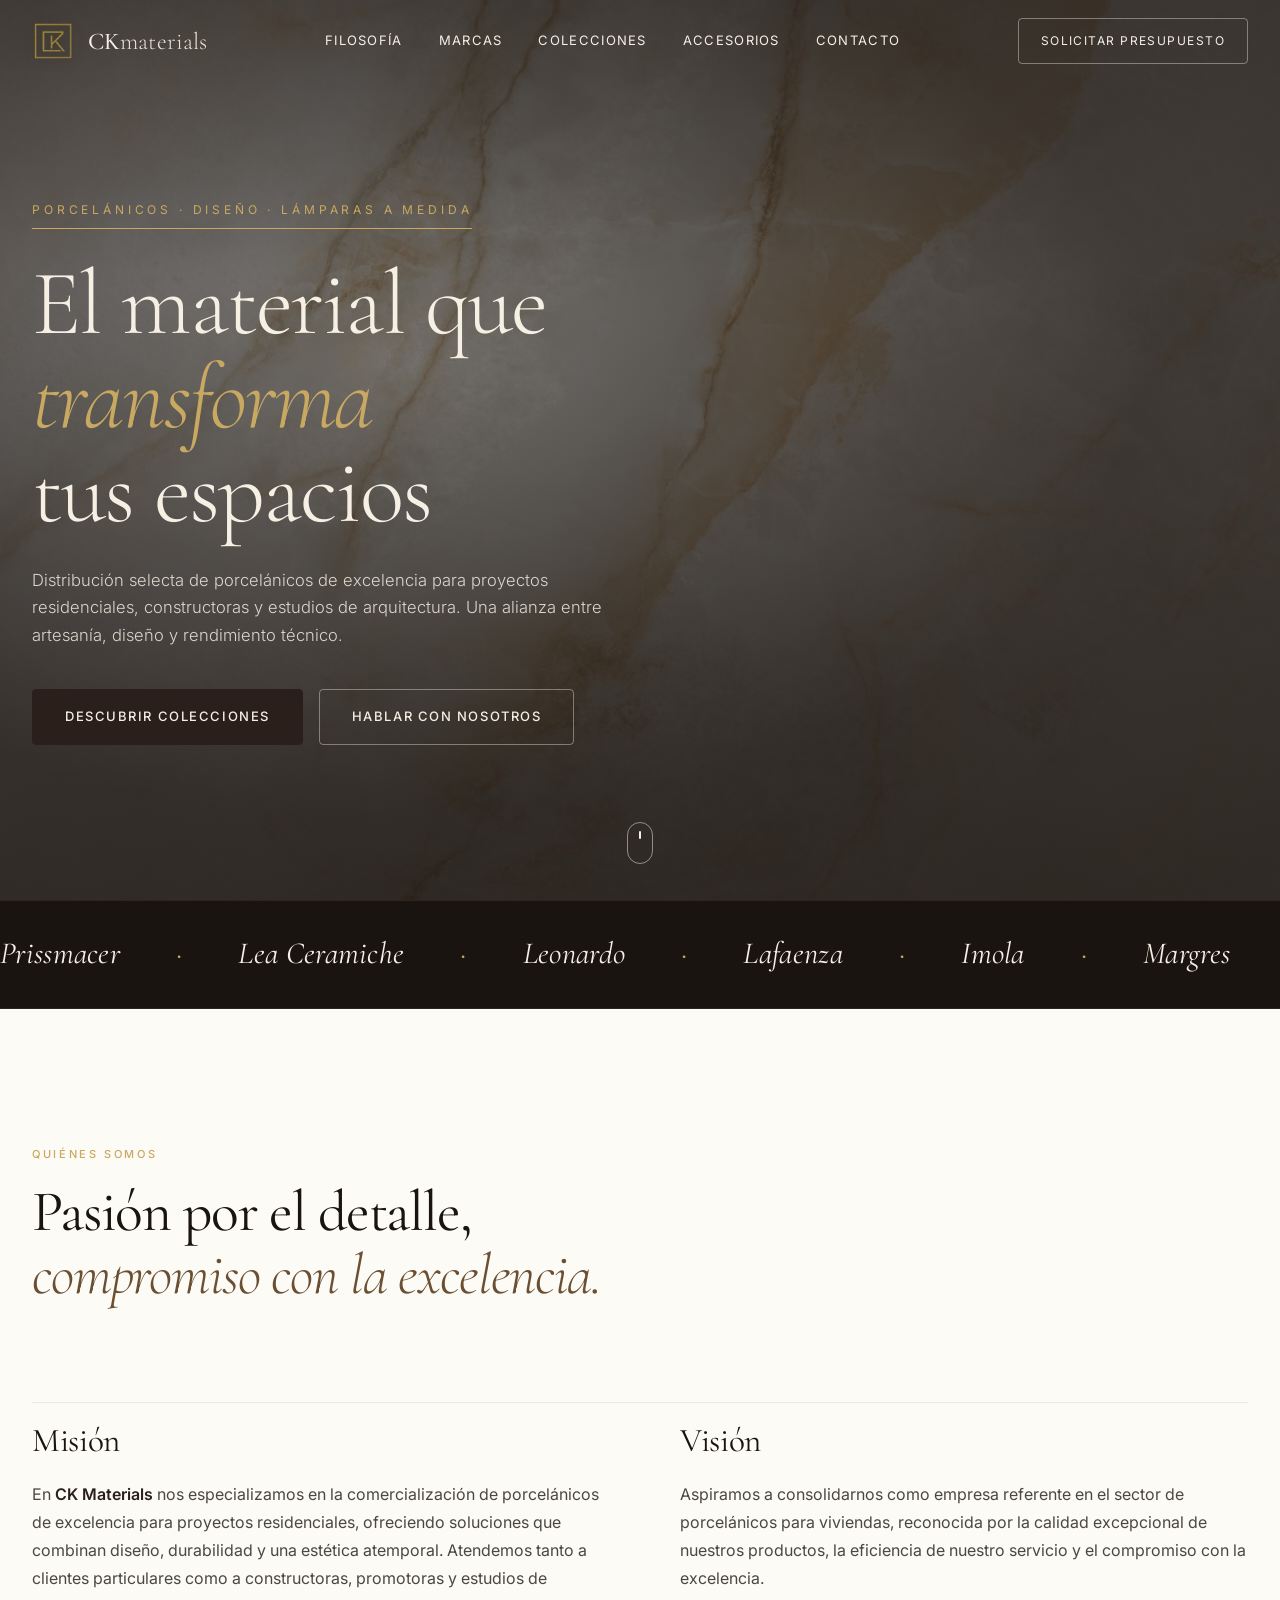
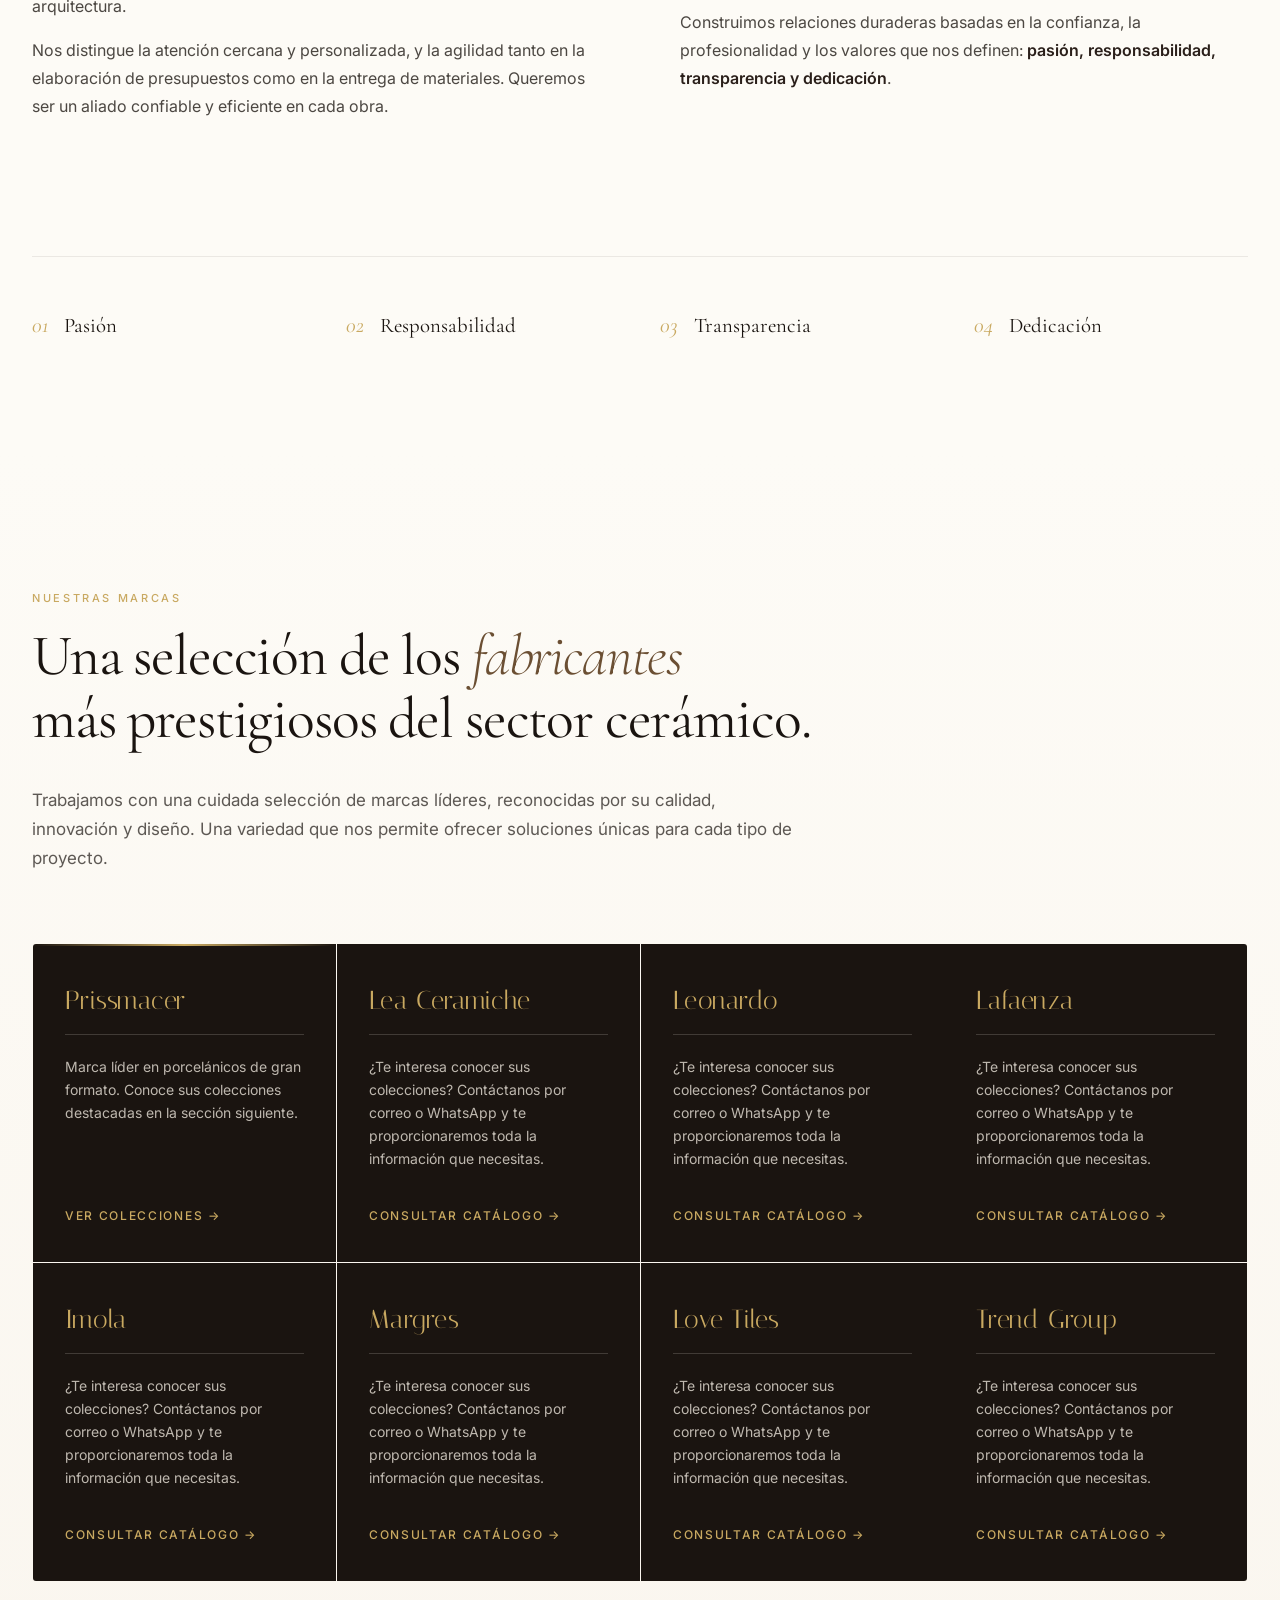
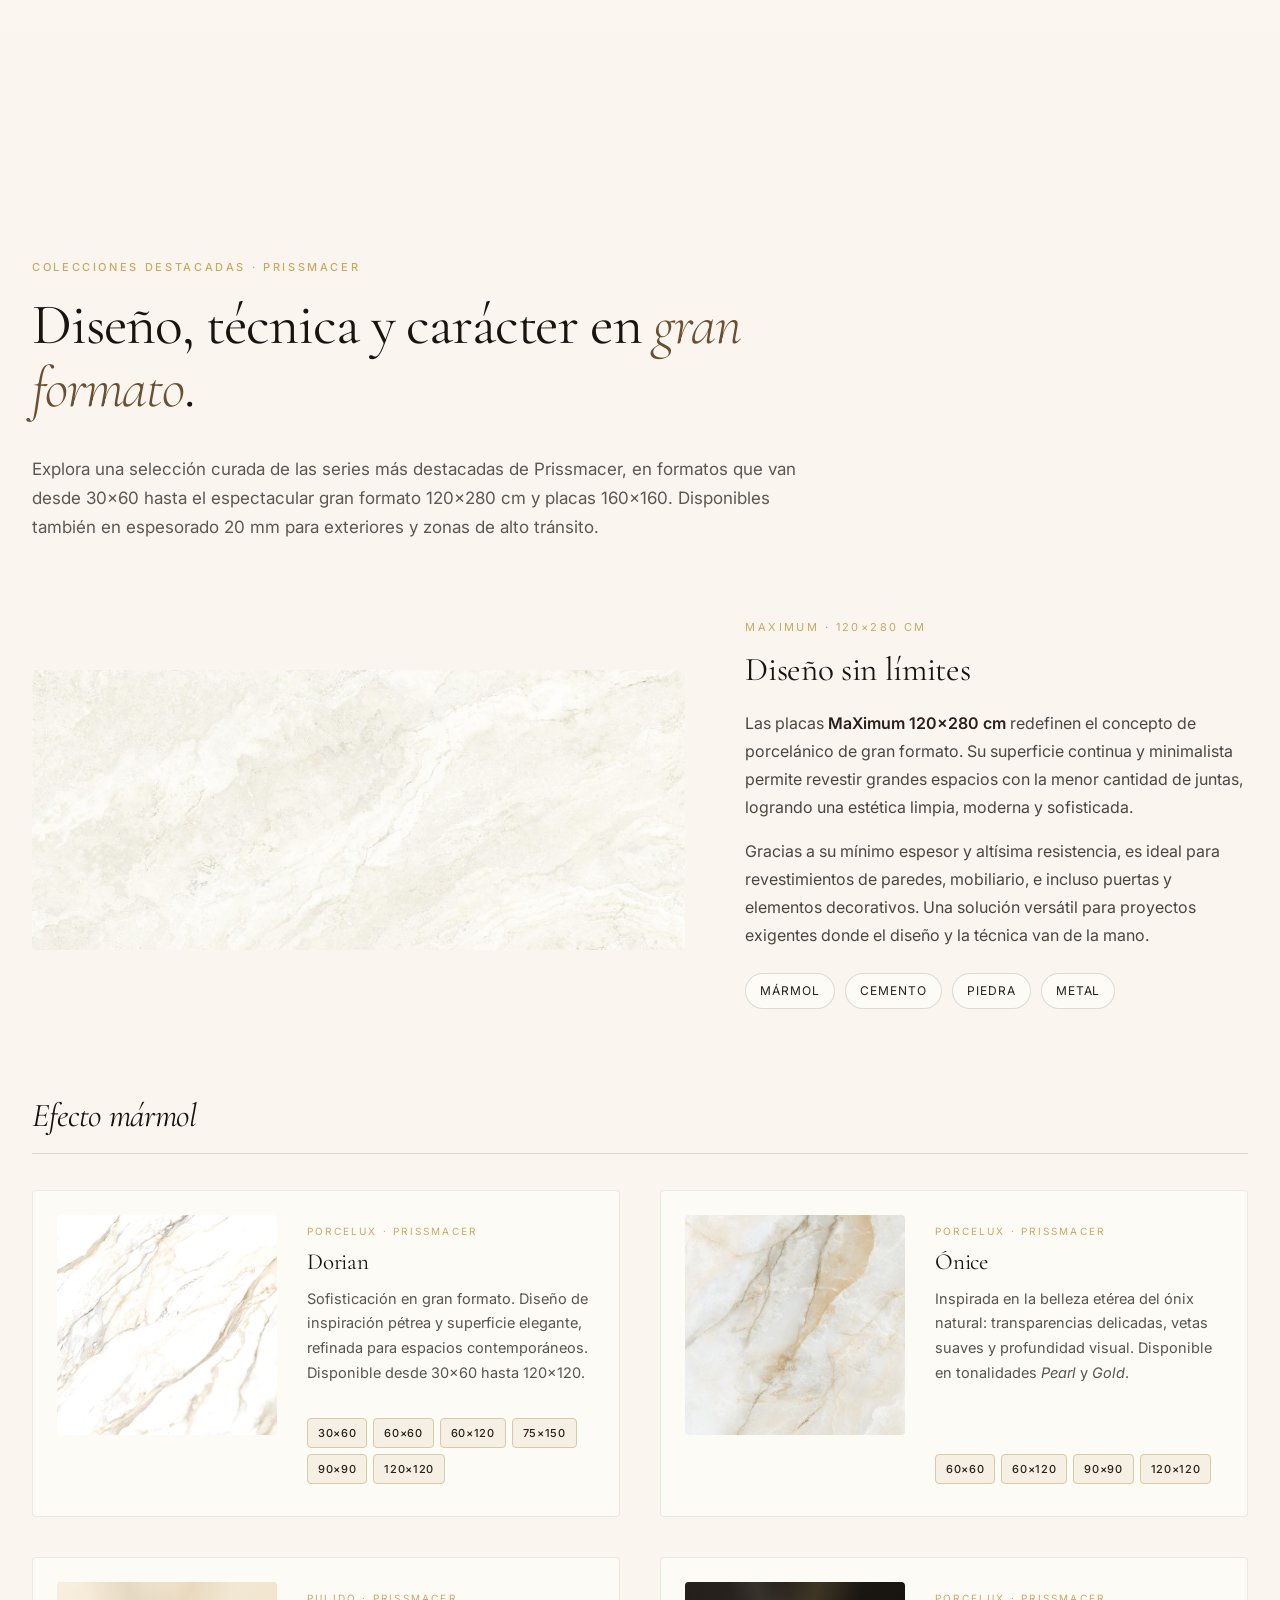
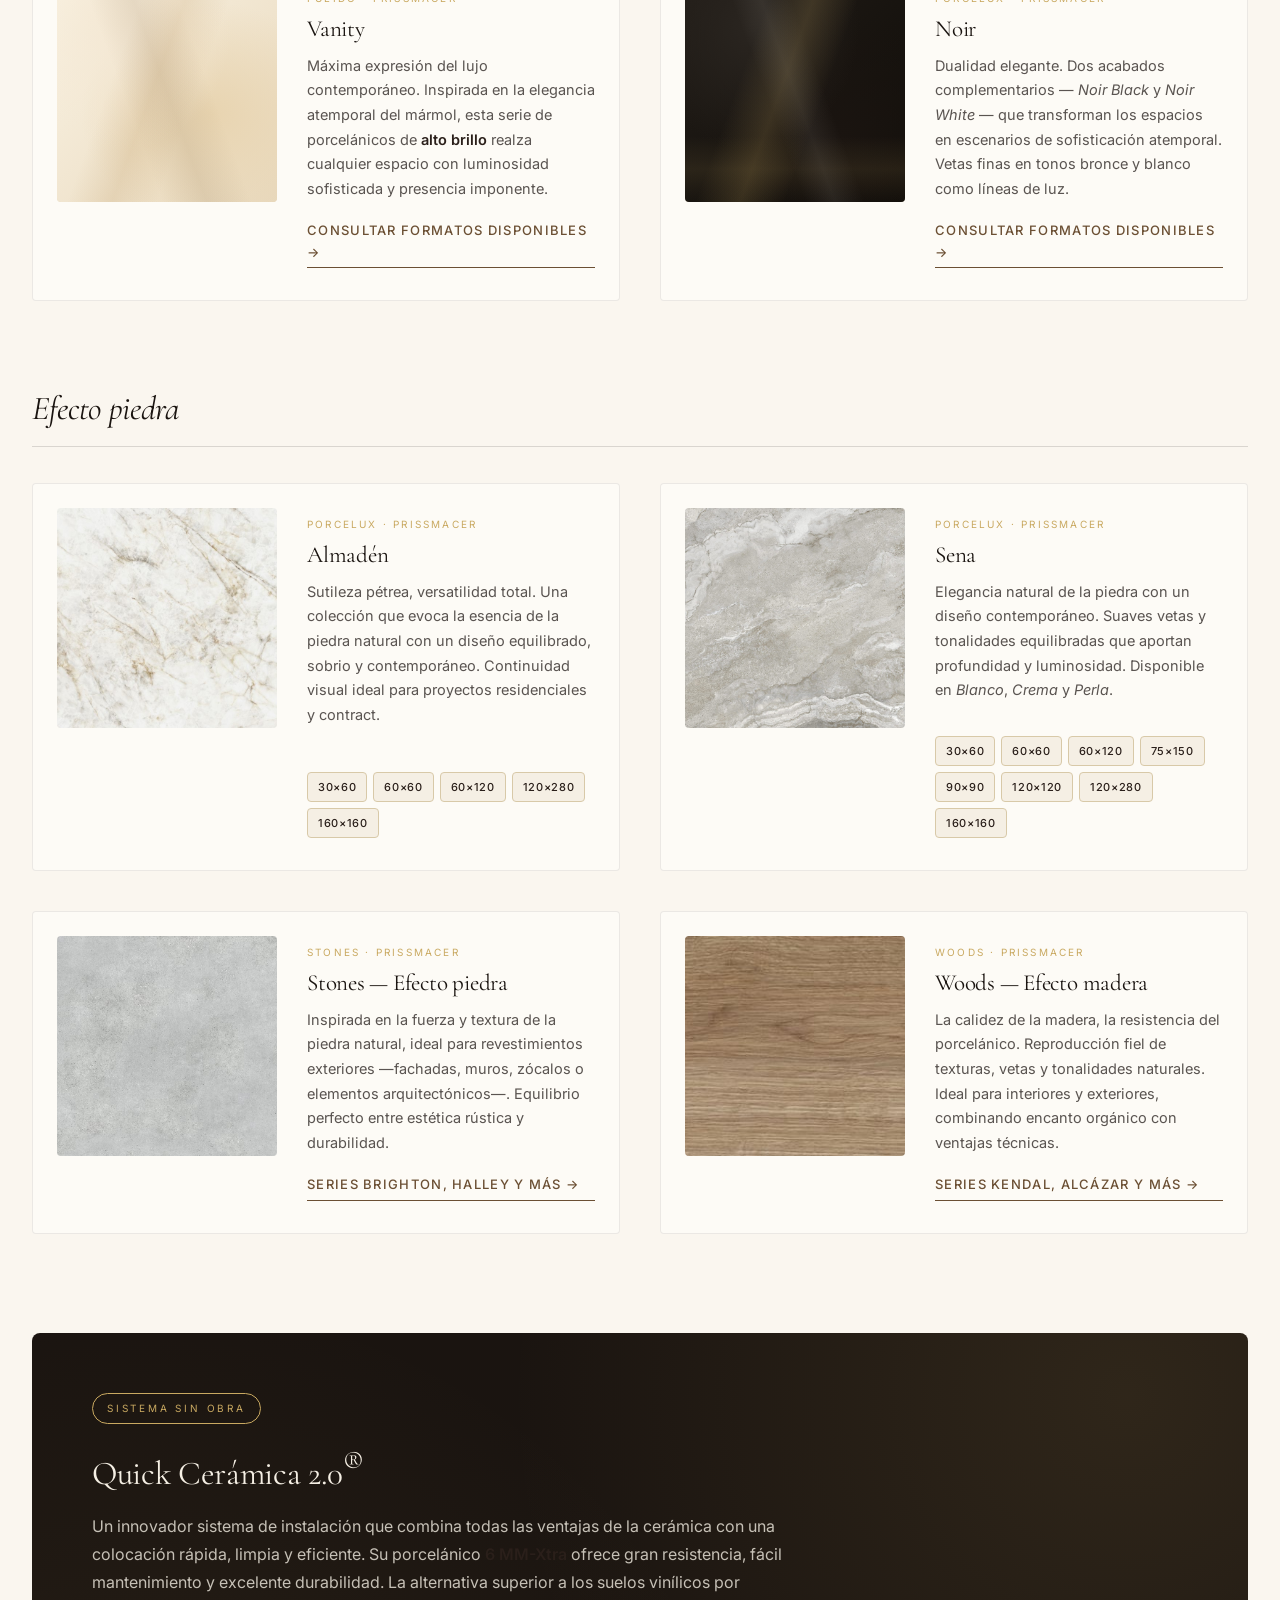
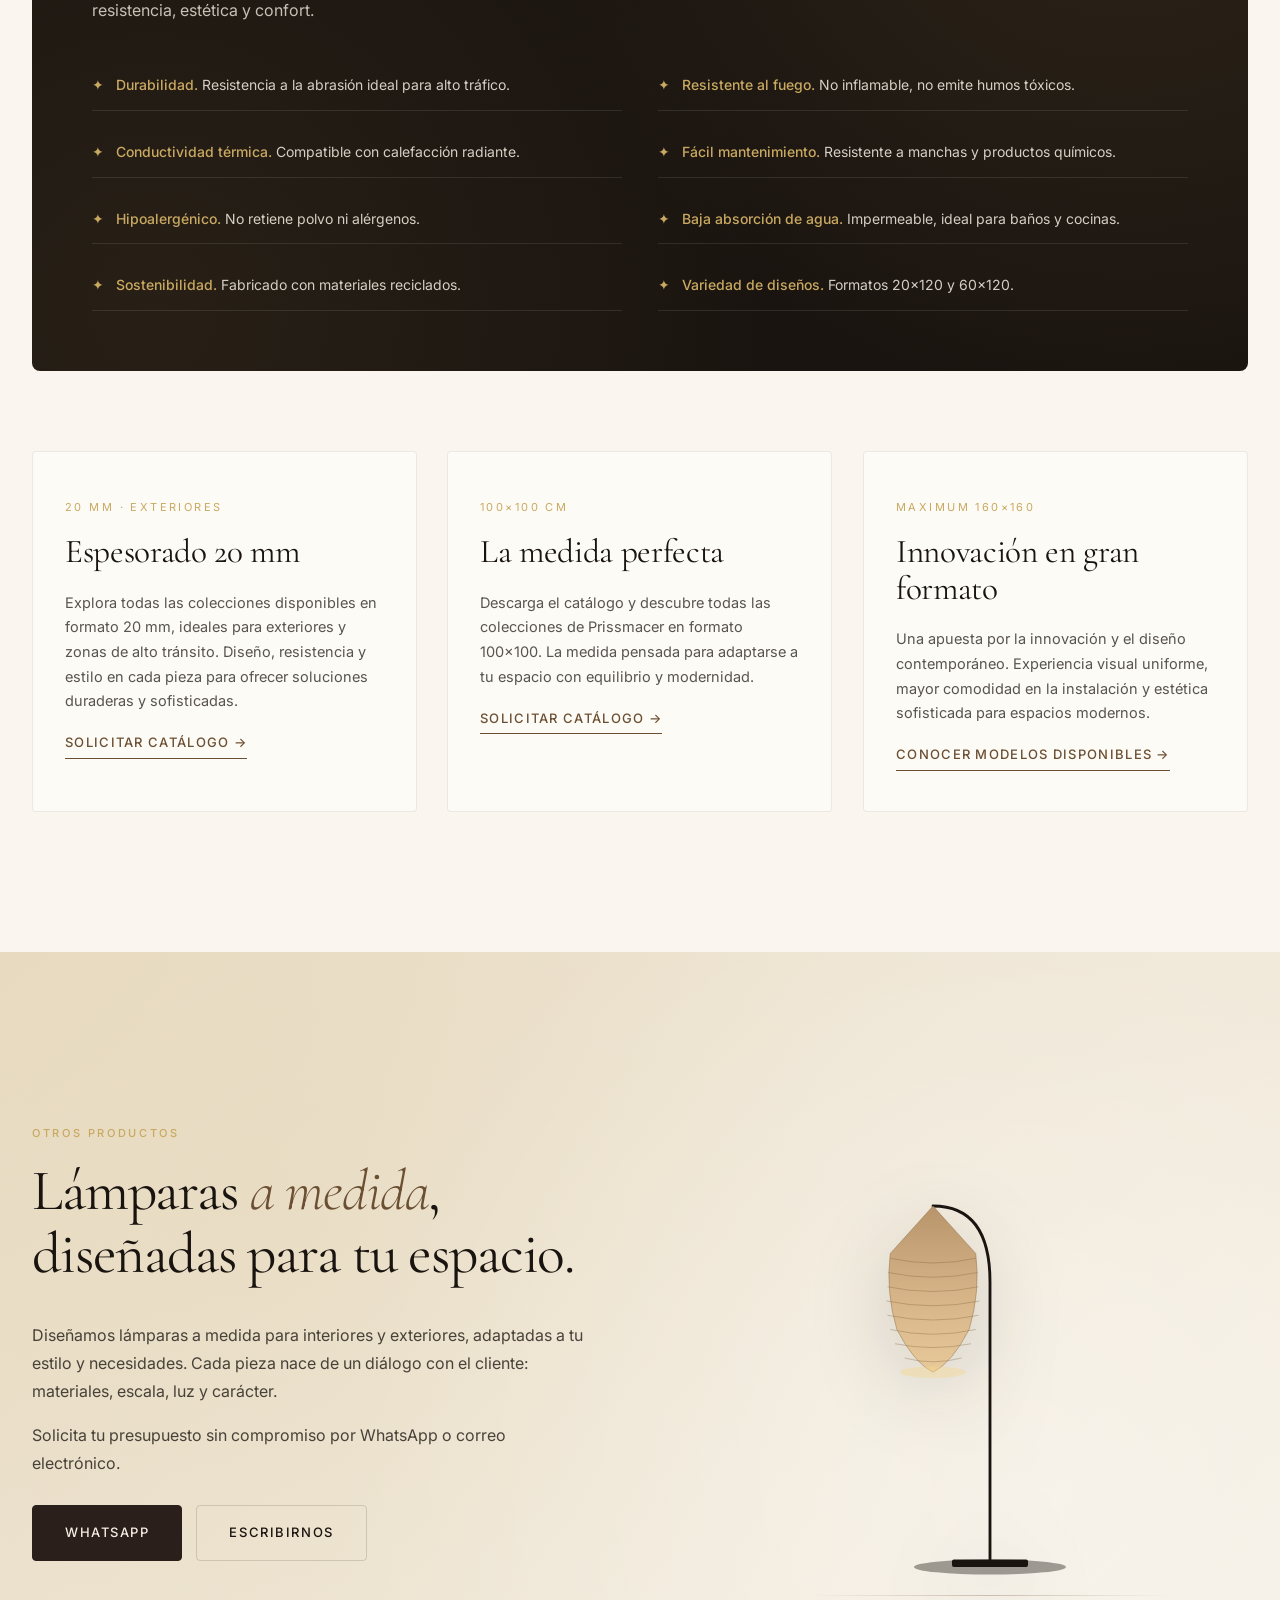
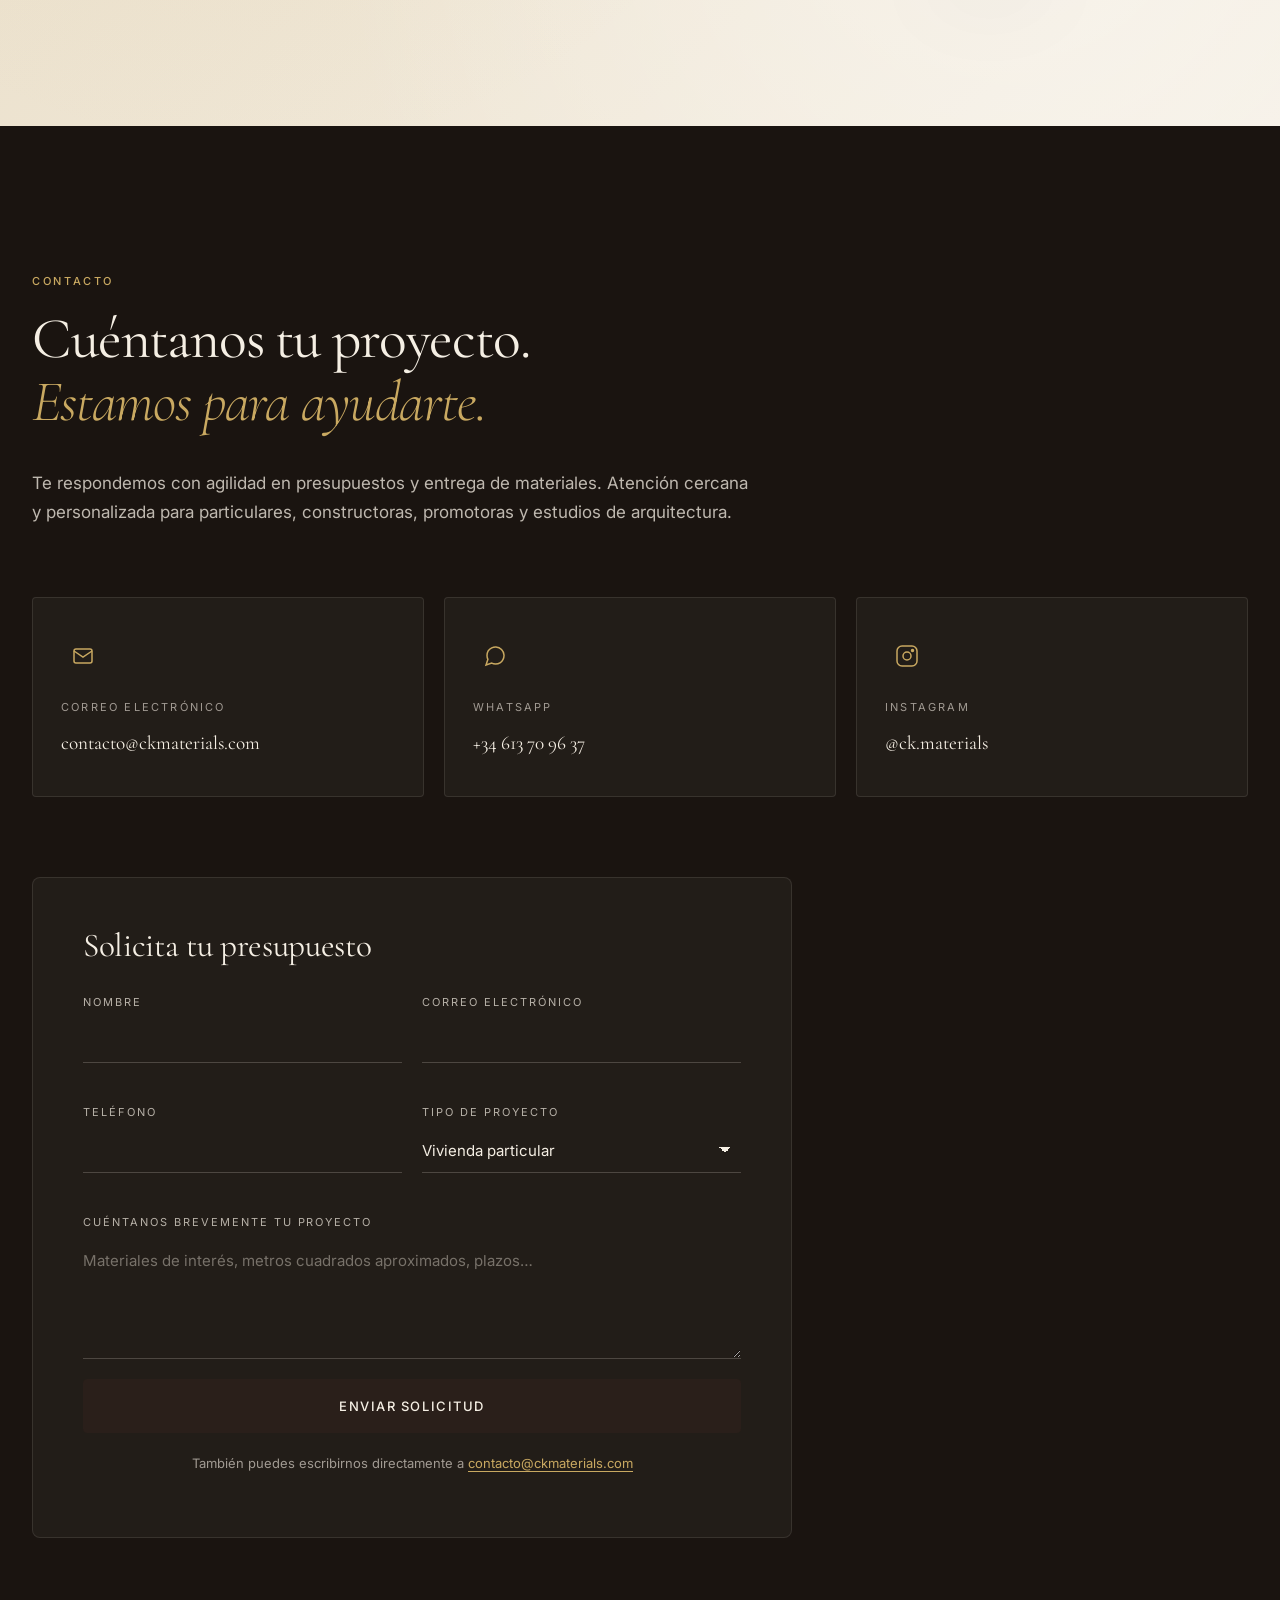
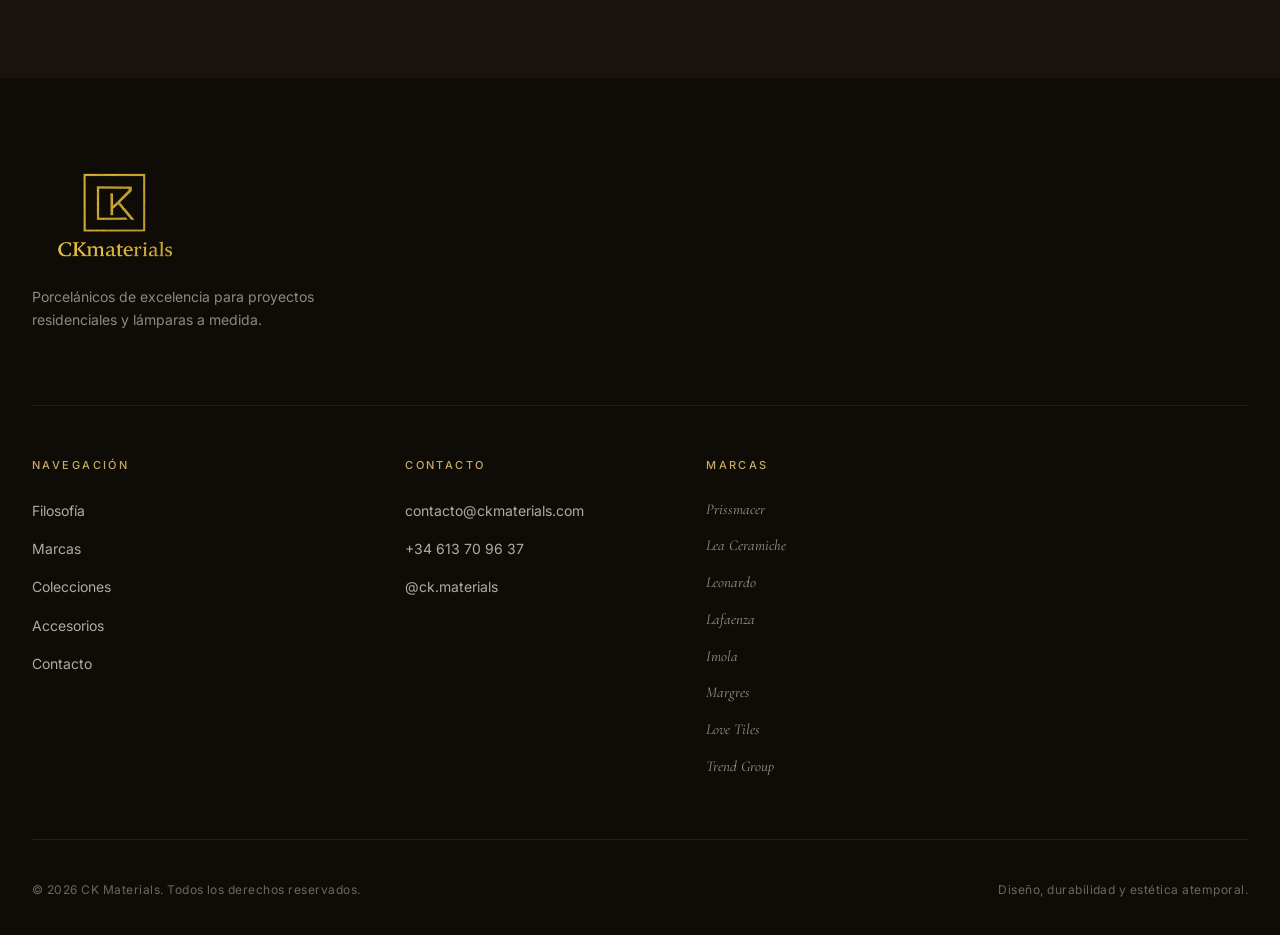
==== index.html @ e084bfd7 "Rename 'Lámparas' to 'Accesorios' in nav and footer" ====
<!DOCTYPE html>
<html lang="es">
<head>
  <meta charset="UTF-8" />
  <meta name="viewport" content="width=device-width, initial-scale=1.0" />
  <meta name="description" content="CK Materials — Porcelánicos de excelencia para proyectos residenciales. Distribución de marcas líderes y diseño de lámparas a medida." />
  <title>CK Materials · Porcelánicos & Diseño de Lámparas</title>
  <link rel="preconnect" href="https://fonts.googleapis.com" />
  <link rel="preconnect" href="https://fonts.gstatic.com" crossorigin />
  <link href="https://fonts.googleapis.com/css2?family=Cormorant+Garamond:wght@300;400;500;600;700&family=Inter:wght@300;400;500;600;700&family=Italiana&display=swap" rel="stylesheet" />
  <link rel="stylesheet" href="styles.css" />
  <link rel="icon" type="image/png" href="assets/images/logo_icon_transparent.png" />
</head>
<body>

  <!-- ===== NAV ===== -->
  <header class="nav" id="nav">
    <div class="nav__inner">
      <a href="#top" class="nav__brand" aria-label="CK Materials inicio">
        <img src="assets/images/logo_icon_transparent.png" alt="" class="nav__brand-icon" />
        <span class="nav__brand-name">CK<span class="nav__brand-name-light">materials</span></span>
      </a>
      <nav class="nav__menu" aria-label="Menú principal">
        <a href="#about">Filosofía</a>
        <a href="#brands">Marcas</a>
        <a href="#collections">Colecciones</a>
        <a href="#lamps">Accesorios</a>
        <a href="#contact">Contacto</a>
      </nav>
      <a href="#contact" class="nav__cta">Solicitar presupuesto</a>
      <button class="nav__burger" id="navBurger" aria-label="Abrir menú" aria-expanded="false">
        <span></span><span></span><span></span>
      </button>
    </div>
  </header>

  <!-- ===== HERO ===== -->
  <section class="hero" id="top">
    <div class="hero__media">
      <img src="assets/collections/onice_gold_120x120.jpg" alt="Porcelánico onyx Gold de Prissmacer" />
      <div class="hero__overlay"></div>
    </div>
    <div class="hero__content">
      <span class="hero__eyebrow">Porcelánicos · Diseño · Lámparas a medida</span>
      <h1 class="hero__title">
        El material que <em>transforma</em><br />tus espacios
      </h1>
      <p class="hero__lede">
        Distribución selecta de porcelánicos de excelencia para proyectos residenciales,
        constructoras y estudios de arquitectura. Una alianza entre artesanía, diseño y rendimiento técnico.
      </p>
      <div class="hero__actions">
        <a href="#collections" class="btn btn--primary">Descubrir colecciones</a>
        <a href="#contact" class="btn btn--ghost">Hablar con nosotros</a>
      </div>
    </div>
    <a href="#about" class="hero__scroll" aria-label="Continuar">
      <span></span>
    </a>
  </section>

  <!-- ===== MARQUEE ===== -->
  <section class="marquee" aria-hidden="true">
    <div class="marquee__track">
      <span>Prissmacer</span><span class="dot">·</span>
      <span>Lea Ceramiche</span><span class="dot">·</span>
      <span>Leonardo</span><span class="dot">·</span>
      <span>Lafaenza</span><span class="dot">·</span>
      <span>Imola</span><span class="dot">·</span>
      <span>Margres</span><span class="dot">·</span>
      <span>Love Tiles</span><span class="dot">·</span>
      <span>Trend Group</span><span class="dot">·</span>
      <span>Prissmacer</span><span class="dot">·</span>
      <span>Lea Ceramiche</span><span class="dot">·</span>
      <span>Leonardo</span><span class="dot">·</span>
      <span>Lafaenza</span><span class="dot">·</span>
      <span>Imola</span><span class="dot">·</span>
      <span>Margres</span><span class="dot">·</span>
      <span>Love Tiles</span><span class="dot">·</span>
      <span>Trend Group</span><span class="dot">·</span>
    </div>
  </section>

  <!-- ===== ABOUT ===== -->
  <section class="about" id="about">
    <div class="container about__grid">
      <div class="about__intro reveal">
        <span class="eyebrow">Quiénes somos</span>
        <h2 class="h2">Pasión por el detalle,<br /><em>compromiso con la excelencia.</em></h2>
      </div>
      <div class="about__cols">
        <article class="about__col reveal">
          <h3 class="h3">Misión</h3>
          <p>
            En <strong>CK Materials</strong> nos especializamos en la comercialización de
            porcelánicos de excelencia para proyectos residenciales, ofreciendo soluciones que
            combinan diseño, durabilidad y una estética atemporal. Atendemos tanto a clientes
            particulares como a constructoras, promotoras y estudios de arquitectura.
          </p>
          <p>
            Nos distingue la atención cercana y personalizada, y la agilidad tanto en la
            elaboración de presupuestos como en la entrega de materiales. Queremos ser un
            aliado confiable y eficiente en cada obra.
          </p>
        </article>
        <article class="about__col reveal">
          <h3 class="h3">Visión</h3>
          <p>
            Aspiramos a consolidarnos como empresa referente en el sector de porcelánicos
            para viviendas, reconocida por la calidad excepcional de nuestros productos,
            la eficiencia de nuestro servicio y el compromiso con la excelencia.
          </p>
          <p>
            Construimos relaciones duraderas basadas en la confianza, la profesionalidad y
            los valores que nos definen: <strong>pasión, responsabilidad, transparencia y dedicación</strong>.
          </p>
        </article>
      </div>
      <ul class="values reveal">
        <li><span class="values__num">01</span><span class="values__label">Pasión</span></li>
        <li><span class="values__num">02</span><span class="values__label">Responsabilidad</span></li>
        <li><span class="values__num">03</span><span class="values__label">Transparencia</span></li>
        <li><span class="values__num">04</span><span class="values__label">Dedicación</span></li>
      </ul>
    </div>
  </section>

  <!-- ===== BRANDS ===== -->
  <section class="brands" id="brands">
    <div class="container">
      <div class="section-head reveal">
        <span class="eyebrow">Nuestras marcas</span>
        <h2 class="h2">Una selección de los <em>fabricantes</em><br />más prestigiosos del sector cerámico.</h2>
        <p class="section-head__lede">
          Trabajamos con una cuidada selección de marcas líderes, reconocidas por su calidad,
          innovación y diseño. Una variedad que nos permite ofrecer soluciones únicas para cada tipo de proyecto.
        </p>
      </div>
      <div class="brand-grid">
        <article class="brand-card brand-card--featured reveal">
          <div class="brand-card__mark"><span>Prissmacer</span></div>
          <p class="brand-card__desc">Marca líder en porcelánicos de gran formato. Conoce sus colecciones destacadas en la sección siguiente.</p>
          <a href="#collections" class="brand-card__link">Ver colecciones →</a>
        </article>
        <article class="brand-card reveal">
          <div class="brand-card__mark"><span>Lea Ceramiche</span></div>
          <p class="brand-card__desc">¿Te interesa conocer sus colecciones? Contáctanos por correo o WhatsApp y te proporcionaremos toda la información que necesitas.</p>
          <a href="#contact" class="brand-card__link">Consultar catálogo →</a>
        </article>
        <article class="brand-card reveal">
          <div class="brand-card__mark"><span>Leonardo</span></div>
          <p class="brand-card__desc">¿Te interesa conocer sus colecciones? Contáctanos por correo o WhatsApp y te proporcionaremos toda la información que necesitas.</p>
          <a href="#contact" class="brand-card__link">Consultar catálogo →</a>
        </article>
        <article class="brand-card reveal">
          <div class="brand-card__mark"><span>Lafaenza</span></div>
          <p class="brand-card__desc">¿Te interesa conocer sus colecciones? Contáctanos por correo o WhatsApp y te proporcionaremos toda la información que necesitas.</p>
          <a href="#contact" class="brand-card__link">Consultar catálogo →</a>
        </article>
        <article class="brand-card reveal">
          <div class="brand-card__mark"><span>Imola</span></div>
          <p class="brand-card__desc">¿Te interesa conocer sus colecciones? Contáctanos por correo o WhatsApp y te proporcionaremos toda la información que necesitas.</p>
          <a href="#contact" class="brand-card__link">Consultar catálogo →</a>
        </article>
        <article class="brand-card reveal">
          <div class="brand-card__mark"><span>Margres</span></div>
          <p class="brand-card__desc">¿Te interesa conocer sus colecciones? Contáctanos por correo o WhatsApp y te proporcionaremos toda la información que necesitas.</p>
          <a href="#contact" class="brand-card__link">Consultar catálogo →</a>
        </article>
        <article class="brand-card reveal">
          <div class="brand-card__mark"><span>Love Tiles</span></div>
          <p class="brand-card__desc">¿Te interesa conocer sus colecciones? Contáctanos por correo o WhatsApp y te proporcionaremos toda la información que necesitas.</p>
          <a href="#contact" class="brand-card__link">Consultar catálogo →</a>
        </article>
        <article class="brand-card reveal">
          <div class="brand-card__mark"><span>Trend Group</span></div>
          <p class="brand-card__desc">¿Te interesa conocer sus colecciones? Contáctanos por correo o WhatsApp y te proporcionaremos toda la información que necesitas.</p>
          <a href="#contact" class="brand-card__link">Consultar catálogo →</a>
        </article>
      </div>
    </div>
  </section>

  <!-- ===== COLLECTIONS · PRISSMACER ===== -->
  <section class="collections" id="collections">
    <div class="container">
      <div class="section-head reveal">
        <span class="eyebrow">Colecciones destacadas · Prissmacer</span>
        <h2 class="h2">Diseño, técnica y carácter en <em>gran formato</em>.</h2>
        <p class="section-head__lede">
          Explora una selección curada de las series más destacadas de Prissmacer, en formatos que van
          desde 30×60 hasta el espectacular gran formato 120×280 cm y placas 160×160. Disponibles también
          en espesorado 20 mm para exteriores y zonas de alto tránsito.
        </p>
      </div>

      <!-- Featured 120x280 Maximum -->
      <article class="feature reveal">
        <div class="feature__image">
          <img src="assets/collections/sena_blanco_120x280.jpg" alt="Sena Blanco 120x280 cm — placa MaXimum" />
        </div>
        <div class="feature__copy">
          <span class="feature__tag">MaXimum · 120×280 cm</span>
          <h3 class="h3">Diseño sin límites</h3>
          <p>
            Las placas <strong>MaXimum 120×280 cm</strong> redefinen el concepto de porcelánico de gran formato.
            Su superficie continua y minimalista permite revestir grandes espacios con la menor cantidad de
            juntas, logrando una estética limpia, moderna y sofisticada.
          </p>
          <p>
            Gracias a su mínimo espesor y altísima resistencia, es ideal para revestimientos de paredes,
            mobiliario, e incluso puertas y elementos decorativos. Una solución versátil para proyectos
            exigentes donde el diseño y la técnica van de la mano.
          </p>
          <div class="feature__chips">
            <span class="chip">Mármol</span>
            <span class="chip">Cemento</span>
            <span class="chip">Piedra</span>
            <span class="chip">Metal</span>
          </div>
        </div>
      </article>

      <!-- Sub-section heading -->
      <h3 class="h3 collections__subhead reveal">Efecto mármol</h3>

      <!-- Collection cards: Marble effect -->
      <div class="collection-grid">
        <article class="collection-card reveal">
          <div class="collection-card__img">
            <img src="assets/collections/dorian_gold_120x120.jpg" alt="Dorian Gold" loading="lazy" />
          </div>
          <div class="collection-card__body">
            <span class="collection-card__series">Porcelux · Prissmacer</span>
            <h4 class="h4">Dorian</h4>
            <p>
              Sofisticación en gran formato. Diseño de inspiración pétrea y superficie elegante, refinada
              para espacios contemporáneos. Disponible desde 30×60 hasta 120×120.
            </p>
            <div class="formats">
              <span>30×60</span><span>60×60</span><span>60×120</span><span>75×150</span><span>90×90</span><span>120×120</span>
            </div>
          </div>
        </article>

        <article class="collection-card reveal">
          <div class="collection-card__img">
            <img src="assets/collections/onice_gold_120x120.jpg" alt="Onice Gold" loading="lazy" />
          </div>
          <div class="collection-card__body">
            <span class="collection-card__series">Porcelux · Prissmacer</span>
            <h4 class="h4">Ónice</h4>
            <p>
              Inspirada en la belleza etérea del ónix natural: transparencias delicadas, vetas suaves y
              profundidad visual. Disponible en tonalidades <em>Pearl</em> y <em>Gold</em>.
            </p>
            <div class="formats">
              <span>60×60</span><span>60×120</span><span>90×90</span><span>120×120</span>
            </div>
          </div>
        </article>

        <article class="collection-card reveal">
          <div class="collection-card__img collection-card__img--placeholder">
            <div class="placeholder placeholder--vanity"></div>
          </div>
          <div class="collection-card__body">
            <span class="collection-card__series">Pulido · Prissmacer</span>
            <h4 class="h4">Vanity</h4>
            <p>
              Máxima expresión del lujo contemporáneo. Inspirada en la elegancia atemporal del mármol,
              esta serie de porcelánicos de <strong>alto brillo</strong> realza cualquier espacio con luminosidad
              sofisticada y presencia imponente.
            </p>
            <a href="#contact" class="link-arrow">Consultar formatos disponibles →</a>
          </div>
        </article>

        <article class="collection-card reveal">
          <div class="collection-card__img collection-card__img--placeholder">
            <div class="placeholder placeholder--noir"></div>
          </div>
          <div class="collection-card__body">
            <span class="collection-card__series">Porcelux · Prissmacer</span>
            <h4 class="h4">Noir</h4>
            <p>
              Dualidad elegante. Dos acabados complementarios — <em>Noir Black</em> y <em>Noir White</em> —
              que transforman los espacios en escenarios de sofisticación atemporal. Vetas finas en tonos
              bronce y blanco como líneas de luz.
            </p>
            <a href="#contact" class="link-arrow">Consultar formatos disponibles →</a>
          </div>
        </article>
      </div>

      <h3 class="h3 collections__subhead reveal">Efecto piedra</h3>

      <div class="collection-grid">
        <article class="collection-card reveal">
          <div class="collection-card__img">
            <img src="assets/collections/almaden_120x280.jpg" alt="Almadén — Efecto piedra" loading="lazy" />
          </div>
          <div class="collection-card__body">
            <span class="collection-card__series">Porcelux · Prissmacer</span>
            <h4 class="h4">Almadén</h4>
            <p>
              Sutileza pétrea, versatilidad total. Una colección que evoca la esencia de la piedra natural
              con un diseño equilibrado, sobrio y contemporáneo. Continuidad visual ideal para proyectos
              residenciales y contract.
            </p>
            <div class="formats">
              <span>30×60</span><span>60×60</span><span>60×120</span><span>120×280</span><span>160×160</span>
            </div>
          </div>
        </article>

        <article class="collection-card reveal">
          <div class="collection-card__img">
            <img src="assets/collections/sena_perla_120x120.jpg" alt="Sena Perla" loading="lazy" />
          </div>
          <div class="collection-card__body">
            <span class="collection-card__series">Porcelux · Prissmacer</span>
            <h4 class="h4">Sena</h4>
            <p>
              Elegancia natural de la piedra con un diseño contemporáneo. Suaves vetas y tonalidades
              equilibradas que aportan profundidad y luminosidad. Disponible en <em>Blanco</em>,
              <em>Crema</em> y <em>Perla</em>.
            </p>
            <div class="formats">
              <span>30×60</span><span>60×60</span><span>60×120</span><span>75×150</span><span>90×90</span><span>120×120</span><span>120×280</span><span>160×160</span>
            </div>
          </div>
        </article>

        <article class="collection-card reveal">
          <div class="collection-card__img">
            <img src="assets/collections/brighton_grey_120x280.jpg" alt="Brighton — Stones" loading="lazy" />
          </div>
          <div class="collection-card__body">
            <span class="collection-card__series">Stones · Prissmacer</span>
            <h4 class="h4">Stones — Efecto piedra</h4>
            <p>
              Inspirada en la fuerza y textura de la piedra natural, ideal para revestimientos exteriores
              —fachadas, muros, zócalos o elementos arquitectónicos—. Equilibrio perfecto entre estética
              rústica y durabilidad.
            </p>
            <a href="#contact" class="link-arrow">Series Brighton, Halley y más →</a>
          </div>
        </article>

        <article class="collection-card reveal">
          <div class="collection-card__img">
            <img src="assets/collections/kendal_roble_20x120.jpg" alt="Kendal Roble — Efecto madera" loading="lazy" />
          </div>
          <div class="collection-card__body">
            <span class="collection-card__series">Woods · Prissmacer</span>
            <h4 class="h4">Woods — Efecto madera</h4>
            <p>
              La calidez de la madera, la resistencia del porcelánico. Reproducción fiel de texturas, vetas
              y tonalidades naturales. Ideal para interiores y exteriores, combinando encanto orgánico con
              ventajas técnicas.
            </p>
            <a href="#contact" class="link-arrow">Series Kendal, Alcázar y más →</a>
          </div>
        </article>
      </div>

      <!-- Quick 2.0 callout -->
      <article class="quick reveal">
        <div class="quick__badge">Sistema sin obra</div>
        <h3 class="h3">Quick Cerámica 2.0<sup>®</sup></h3>
        <p class="quick__lede">
          Un innovador sistema de instalación que combina todas las ventajas de la cerámica con una
          colocación rápida, limpia y eficiente. Su porcelánico <strong>6 MM-Xtra</strong> ofrece gran
          resistencia, fácil mantenimiento y excelente durabilidad. La alternativa superior a los suelos
          vinílicos por resistencia, estética y confort.
        </p>
        <ul class="quick__list">
          <li><span class="quick__icon">✦</span><div><strong>Durabilidad.</strong> Resistencia a la abrasión ideal para alto tráfico.</div></li>
          <li><span class="quick__icon">✦</span><div><strong>Resistente al fuego.</strong> No inflamable, no emite humos tóxicos.</div></li>
          <li><span class="quick__icon">✦</span><div><strong>Conductividad térmica.</strong> Compatible con calefacción radiante.</div></li>
          <li><span class="quick__icon">✦</span><div><strong>Fácil mantenimiento.</strong> Resistente a manchas y productos químicos.</div></li>
          <li><span class="quick__icon">✦</span><div><strong>Hipoalergénico.</strong> No retiene polvo ni alérgenos.</div></li>
          <li><span class="quick__icon">✦</span><div><strong>Baja absorción de agua.</strong> Impermeable, ideal para baños y cocinas.</div></li>
          <li><span class="quick__icon">✦</span><div><strong>Sostenibilidad.</strong> Fabricado con materiales reciclados.</div></li>
          <li><span class="quick__icon">✦</span><div><strong>Variedad de diseños.</strong> Formatos 20×120 y 60×120.</div></li>
        </ul>
      </article>

      <!-- 20mm / 100x100 callouts -->
      <div class="callouts">
        <article class="callout reveal">
          <span class="callout__tag">20 mm · Exteriores</span>
          <h3 class="h3">Espesorado 20&nbsp;mm</h3>
          <p>
            Explora todas las colecciones disponibles en formato 20 mm, ideales para exteriores y zonas
            de alto tránsito. Diseño, resistencia y estilo en cada pieza para ofrecer soluciones duraderas
            y sofisticadas.
          </p>
          <a href="#contact" class="link-arrow">Solicitar catálogo →</a>
        </article>
        <article class="callout reveal">
          <span class="callout__tag">100×100 cm</span>
          <h3 class="h3">La medida perfecta</h3>
          <p>
            Descarga el catálogo y descubre todas las colecciones de Prissmacer en formato 100×100. La
            medida pensada para adaptarse a tu espacio con equilibrio y modernidad.
          </p>
          <a href="#contact" class="link-arrow">Solicitar catálogo →</a>
        </article>
        <article class="callout reveal">
          <span class="callout__tag">MaXimum 160×160</span>
          <h3 class="h3">Innovación en gran formato</h3>
          <p>
            Una apuesta por la innovación y el diseño contemporáneo. Experiencia visual uniforme, mayor
            comodidad en la instalación y estética sofisticada para espacios modernos.
          </p>
          <a href="#contact" class="link-arrow">Conocer modelos disponibles →</a>
        </article>
      </div>
    </div>
  </section>

  <!-- ===== LAMPS ===== -->
  <section class="lamps" id="lamps">
    <div class="container lamps__inner">
      <div class="lamps__copy reveal">
        <span class="eyebrow">Otros productos</span>
        <h2 class="h2">Lámparas <em>a medida</em>,<br />diseñadas para tu espacio.</h2>
        <p>
          Diseñamos lámparas a medida para interiores y exteriores, adaptadas a tu estilo y necesidades.
          Cada pieza nace de un diálogo con el cliente: materiales, escala, luz y carácter.
        </p>
        <p>
          Solicita tu presupuesto sin compromiso por WhatsApp o correo electrónico.
        </p>
        <div class="lamps__actions">
          <a href="https://wa.me/34613709637" class="btn btn--primary" target="_blank" rel="noopener">WhatsApp</a>
          <a href="mailto:contacto@ckmaterials.com" class="btn btn--ghost-dark">Escribirnos</a>
        </div>
      </div>
      <div class="lamps__visual reveal">
        <svg viewBox="0 0 400 520" xmlns="http://www.w3.org/2000/svg" class="lamp-svg" aria-hidden="true">
          <!-- floor base -->
          <ellipse cx="200" cy="500" rx="80" ry="8" fill="#1a1410" opacity="0.4"/>
          <rect x="160" y="492" width="80" height="8" rx="2" fill="#1a1410"/>
          <!-- stand pole curved -->
          <path d="M 200 492 Q 200 280 200 200 Q 200 120 140 120" stroke="#1a1410" stroke-width="3" fill="none" stroke-linecap="round"/>
          <!-- hanging shade (woven dome) -->
          <g transform="translate(140, 120)">
            <path d="M 0 0 L -45 50 Q -50 90 -38 130 Q -20 165 0 175 Q 20 165 38 130 Q 50 90 45 50 Z" fill="url(#shadeGradient)" stroke="#8B6F47" stroke-width="0.5"/>
            <!-- horizontal weave lines -->
            <path d="M -45 55 Q 0 65 45 55" stroke="#7A5F3A" stroke-width="0.6" fill="none" opacity="0.6"/>
            <path d="M -47 70 Q 0 80 47 70" stroke="#7A5F3A" stroke-width="0.6" fill="none" opacity="0.6"/>
            <path d="M -48 85 Q 0 95 48 85" stroke="#7A5F3A" stroke-width="0.6" fill="none" opacity="0.6"/>
            <path d="M -49 100 Q 0 110 49 100" stroke="#7A5F3A" stroke-width="0.6" fill="none" opacity="0.6"/>
            <path d="M -48 115 Q 0 125 48 115" stroke="#7A5F3A" stroke-width="0.6" fill="none" opacity="0.6"/>
            <path d="M -45 130 Q 0 140 45 130" stroke="#7A5F3A" stroke-width="0.6" fill="none" opacity="0.6"/>
            <path d="M -40 145 Q 0 153 40 145" stroke="#7A5F3A" stroke-width="0.6" fill="none" opacity="0.6"/>
            <path d="M -30 160 Q 0 168 30 160" stroke="#7A5F3A" stroke-width="0.6" fill="none" opacity="0.6"/>
            <!-- glow at bottom -->
            <ellipse cx="0" cy="175" rx="35" ry="6" fill="#F5D78A" opacity="0.4"/>
          </g>
          <defs>
            <linearGradient id="shadeGradient" x1="0%" y1="0%" x2="0%" y2="100%">
              <stop offset="0%" stop-color="#B8946A"/>
              <stop offset="50%" stop-color="#D4B286"/>
              <stop offset="100%" stop-color="#E8C99A"/>
            </linearGradient>
          </defs>
        </svg>
      </div>
    </div>
  </section>

  <!-- ===== CONTACT ===== -->
  <section class="contact" id="contact">
    <div class="container contact__inner">
      <div class="contact__head reveal">
        <span class="eyebrow">Contacto</span>
        <h2 class="h2">Cuéntanos tu proyecto.<br /><em>Estamos para ayudarte.</em></h2>
        <p class="contact__lede">
          Te respondemos con agilidad en presupuestos y entrega de materiales. Atención cercana y
          personalizada para particulares, constructoras, promotoras y estudios de arquitectura.
        </p>
      </div>

      <div class="contact__grid">
        <a class="contact__card reveal" href="mailto:contacto@ckmaterials.com">
          <span class="contact__icon" aria-hidden="true">
            <svg viewBox="0 0 24 24" fill="none" stroke="currentColor" stroke-width="1.5">
              <rect x="3" y="5" width="18" height="14" rx="2"/>
              <path d="m3 7 9 6 9-6"/>
            </svg>
          </span>
          <span class="contact__card-label">Correo electrónico</span>
          <span class="contact__card-value">contacto@ckmaterials.com</span>
        </a>
        <a class="contact__card reveal" href="https://wa.me/34613709637" target="_blank" rel="noopener">
          <span class="contact__icon" aria-hidden="true">
            <svg viewBox="0 0 24 24" fill="none" stroke="currentColor" stroke-width="1.5">
              <path d="M21 11.5a8.38 8.38 0 0 1-.9 3.8 8.5 8.5 0 0 1-7.6 4.7 8.38 8.38 0 0 1-3.8-.9L3 21l1.9-5.7a8.38 8.38 0 0 1-.9-3.8 8.5 8.5 0 0 1 4.7-7.6 8.38 8.38 0 0 1 3.8-.9h.5a8.48 8.48 0 0 1 8 8v.5z"/>
            </svg>
          </span>
          <span class="contact__card-label">WhatsApp</span>
          <span class="contact__card-value">+34 613 70 96 37</span>
        </a>
        <a class="contact__card reveal" href="https://instagram.com/ck.materials" target="_blank" rel="noopener">
          <span class="contact__icon" aria-hidden="true">
            <svg viewBox="0 0 24 24" fill="none" stroke="currentColor" stroke-width="1.5">
              <rect x="2" y="2" width="20" height="20" rx="5"/>
              <circle cx="12" cy="12" r="4"/>
              <circle cx="17.5" cy="6.5" r="1" fill="currentColor"/>
            </svg>
          </span>
          <span class="contact__card-label">Instagram</span>
          <span class="contact__card-value">@ck.materials</span>
        </a>
      </div>

      <form class="contact__form reveal" onsubmit="return handleSubmit(event)">
        <h3 class="h3">Solicita tu presupuesto</h3>
        <div class="form-row">
          <div class="field">
            <label for="name">Nombre</label>
            <input id="name" type="text" required />
          </div>
          <div class="field">
            <label for="email">Correo electrónico</label>
            <input id="email" type="email" required />
          </div>
        </div>
        <div class="form-row">
          <div class="field">
            <label for="phone">Teléfono</label>
            <input id="phone" type="tel" />
          </div>
          <div class="field">
            <label for="project">Tipo de proyecto</label>
            <select id="project">
              <option>Vivienda particular</option>
              <option>Constructora / Promotora</option>
              <option>Estudio de arquitectura</option>
              <option>Lámparas a medida</option>
              <option>Otro</option>
            </select>
          </div>
        </div>
        <div class="field">
          <label for="message">Cuéntanos brevemente tu proyecto</label>
          <textarea id="message" rows="5" placeholder="Materiales de interés, metros cuadrados aproximados, plazos…"></textarea>
        </div>
        <button type="submit" class="btn btn--primary btn--block">Enviar solicitud</button>
        <p class="form-note">También puedes escribirnos directamente a <a href="mailto:contacto@ckmaterials.com">contacto@ckmaterials.com</a></p>
      </form>
    </div>
  </section>

  <!-- ===== FOOTER ===== -->
  <footer class="footer">
    <div class="container footer__inner">
      <div class="footer__brand">
        <img src="assets/images/logo_transparent.png" alt="CK Materials" class="footer__logo" />
        <p>Porcelánicos de excelencia para proyectos residenciales y lámparas a medida.</p>
      </div>
      <div class="footer__cols">
        <div>
          <h4>Navegación</h4>
          <ul>
            <li><a href="#about">Filosofía</a></li>
            <li><a href="#brands">Marcas</a></li>
            <li><a href="#collections">Colecciones</a></li>
            <li><a href="#lamps">Accesorios</a></li>
            <li><a href="#contact">Contacto</a></li>
          </ul>
        </div>
        <div>
          <h4>Contacto</h4>
          <ul>
            <li><a href="mailto:contacto@ckmaterials.com">contacto@ckmaterials.com</a></li>
            <li><a href="https://wa.me/34613709637">+34 613 70 96 37</a></li>
            <li><a href="https://instagram.com/ck.materials">@ck.materials</a></li>
          </ul>
        </div>
        <div>
          <h4>Marcas</h4>
          <ul class="footer__brands">
            <li>Prissmacer</li>
            <li>Lea Ceramiche</li>
            <li>Leonardo</li>
            <li>Lafaenza</li>
            <li>Imola</li>
            <li>Margres</li>
            <li>Love Tiles</li>
            <li>Trend Group</li>
          </ul>
        </div>
      </div>
      <div class="footer__bottom">
        <span>© <span id="year"></span> CK Materials. Todos los derechos reservados.</span>
        <span>Diseño, durabilidad y estética atemporal.</span>
      </div>
    </div>
  </footer>

  <script src="script.js"></script>
</body>
</html>
---- styles.css ----
/* ===========================================================
   CK Materials · Landing
   =========================================================== */

:root {
  /* Colors — refined palette pulled from the gold-on-brown logo */
  --c-ink: #1a1410;          /* near-black warm */
  --c-charcoal: #2a1f1a;     /* deep brown (logo background) */
  --c-espresso: #3b2c22;
  --c-bronze: #6b4f33;
  --c-gold: #c9a961;         /* logo gold */
  --c-gold-soft: #d6b876;
  --c-cream: #f5efe4;
  --c-ivory: #faf6ef;
  --c-paper: #fdfbf6;
  --c-stone: #e8dcc4;
  --c-stone-2: #d8c9a8;
  --c-line: rgba(26, 20, 16, 0.08);
  --c-line-strong: rgba(26, 20, 16, 0.14);
  --c-white: #ffffff;

  /* Fonts */
  --f-serif: 'Cormorant Garamond', 'Playfair Display', Georgia, serif;
  --f-sans: 'Inter', -apple-system, BlinkMacSystemFont, 'Segoe UI', sans-serif;
  --f-display: 'Italiana', 'Cormorant Garamond', serif;

  /* Sizing */
  --container: 1280px;
  --r: 4px;
  --r-lg: 8px;

  /* Motion */
  --ease: cubic-bezier(0.22, 0.61, 0.36, 1);
  --t-fast: 200ms var(--ease);
  --t-med: 420ms var(--ease);
  --t-slow: 700ms var(--ease);
}

* { box-sizing: border-box; }
html { scroll-behavior: smooth; }
body {
  margin: 0;
  font-family: var(--f-sans);
  font-size: 16px;
  line-height: 1.65;
  color: var(--c-ink);
  background: var(--c-paper);
  -webkit-font-smoothing: antialiased;
  text-rendering: optimizeLegibility;
}

img { max-width: 100%; display: block; }
a { color: inherit; text-decoration: none; transition: color var(--t-fast); }
a:hover { color: var(--c-gold); }

.container {
  max-width: var(--container);
  margin: 0 auto;
  padding: 0 32px;
}

/* ===========================================================
   Typography
   =========================================================== */
.h2, .h3, .h4 {
  font-family: var(--f-serif);
  font-weight: 400;
  line-height: 1.1;
  letter-spacing: -0.01em;
  margin: 0 0 .6em;
  color: var(--c-ink);
}
.h2 { font-size: clamp(2rem, 4.6vw, 3.6rem); letter-spacing: -0.02em; }
.h3 { font-size: clamp(1.5rem, 2.6vw, 2.25rem); }
.h4 { font-size: clamp(1.25rem, 1.8vw, 1.6rem); }
.h2 em, .h3 em, .h4 em { font-style: italic; color: var(--c-bronze); font-weight: 300; }

.eyebrow {
  display: inline-block;
  font-family: var(--f-sans);
  font-size: 11px;
  font-weight: 500;
  letter-spacing: 0.24em;
  text-transform: uppercase;
  color: var(--c-gold);
  margin-bottom: 18px;
}

p { margin: 0 0 1em; }
strong { font-weight: 600; color: var(--c-charcoal); }
em { font-style: italic; }

/* ===========================================================
   Buttons
   =========================================================== */
.btn {
  display: inline-flex;
  align-items: center;
  justify-content: center;
  gap: .5rem;
  padding: 16px 32px;
  font-family: var(--f-sans);
  font-size: 13px;
  font-weight: 500;
  letter-spacing: 0.12em;
  text-transform: uppercase;
  border: 1px solid transparent;
  border-radius: var(--r);
  cursor: pointer;
  transition: all var(--t-med);
  white-space: nowrap;
}
.btn--primary {
  background: var(--c-charcoal);
  color: var(--c-cream);
  border-color: var(--c-charcoal);
}
.btn--primary:hover {
  background: var(--c-ink);
  color: var(--c-gold);
  transform: translateY(-2px);
  box-shadow: 0 10px 30px rgba(26, 20, 16, 0.18);
}
.btn--ghost {
  background: transparent;
  color: var(--c-cream);
  border-color: rgba(245, 239, 228, 0.4);
}
.btn--ghost:hover { background: rgba(245, 239, 228, 0.1); border-color: var(--c-cream); color: var(--c-cream); }
.btn--ghost-dark {
  background: transparent;
  color: var(--c-ink);
  border-color: var(--c-line-strong);
}
.btn--ghost-dark:hover { background: var(--c-ink); color: var(--c-cream); }
.btn--block { width: 100%; padding: 18px; }

.link-arrow {
  display: inline-block;
  font-size: 13px;
  letter-spacing: 0.1em;
  text-transform: uppercase;
  font-weight: 500;
  color: var(--c-bronze);
  border-bottom: 1px solid currentColor;
  padding-bottom: 4px;
  margin-top: 4px;
  transition: color var(--t-fast), letter-spacing var(--t-med);
}
.link-arrow:hover { color: var(--c-gold); letter-spacing: 0.14em; }

/* ===========================================================
   Nav
   =========================================================== */
.nav {
  position: fixed;
  top: 0; left: 0; right: 0;
  z-index: 100;
  transition: background var(--t-med), backdrop-filter var(--t-med), border-color var(--t-med), padding var(--t-med);
  border-bottom: 1px solid transparent;
  padding: 18px 0;
}
.nav__inner {
  max-width: var(--container);
  margin: 0 auto;
  padding: 0 32px;
  display: flex;
  align-items: center;
  justify-content: space-between;
  gap: 32px;
}
.nav__brand {
  display: flex;
  align-items: center;
  gap: 14px;
  color: var(--c-cream);
  transition: color var(--t-med);
  line-height: 1;
}
.nav__brand-icon {
  width: 42px;
  height: 42px;
  object-fit: contain;
  flex-shrink: 0;
  filter: drop-shadow(0 2px 6px rgba(0,0,0,0.25));
  transition: filter var(--t-med);
}
.nav__brand-name {
  font-family: var(--f-serif);
  font-size: 24px;
  font-weight: 500;
  letter-spacing: 0.005em;
  white-space: nowrap;
  position: relative;
  top: 1px;
}
.nav__brand-name-light { font-weight: 300; opacity: 0.92; }

/* Scrolled: brand icon stays gold (it's a transparent gold png) */
.nav.is-scrolled .nav__brand-icon { filter: none; }

.nav__menu {
  display: flex;
  align-items: center;
  gap: 36px;
}
.nav__menu a {
  font-size: 13px;
  letter-spacing: 0.1em;
  text-transform: uppercase;
  color: var(--c-cream);
  position: relative;
  padding: 8px 0;
  transition: color var(--t-fast);
}
.nav__menu a::after {
  content: '';
  position: absolute;
  left: 0; bottom: 0;
  width: 100%;
  height: 1px;
  background: var(--c-gold);
  transform: scaleX(0);
  transform-origin: right;
  transition: transform var(--t-med);
}
.nav__menu a:hover { color: var(--c-gold); }
.nav__menu a:hover::after { transform: scaleX(1); transform-origin: left; }

.nav__cta {
  font-size: 12px;
  letter-spacing: 0.12em;
  text-transform: uppercase;
  color: var(--c-cream);
  padding: 12px 22px;
  border: 1px solid rgba(245, 239, 228, 0.4);
  border-radius: var(--r);
  transition: all var(--t-med);
}
.nav__cta:hover {
  background: var(--c-gold);
  border-color: var(--c-gold);
  color: var(--c-ink);
}

/* Scrolled state */
.nav.is-scrolled {
  background: rgba(253, 251, 246, 0.92);
  backdrop-filter: blur(14px);
  -webkit-backdrop-filter: blur(14px);
  border-bottom-color: var(--c-line);
  padding: 12px 0;
}
.nav.is-scrolled .nav__brand { color: var(--c-ink); }
.nav.is-scrolled .nav__menu a { color: var(--c-ink); }
.nav.is-scrolled .nav__menu a:hover { color: var(--c-gold); }
.nav.is-scrolled .nav__cta {
  color: var(--c-ink);
  border-color: var(--c-line-strong);
}
.nav.is-scrolled .nav__cta:hover {
  background: var(--c-ink);
  border-color: var(--c-ink);
  color: var(--c-gold);
}

.nav__burger {
  display: none;
  background: none;
  border: none;
  width: 36px;
  height: 36px;
  flex-direction: column;
  justify-content: center;
  gap: 5px;
  padding: 0;
  cursor: pointer;
}
.nav__burger span {
  width: 22px;
  height: 1.5px;
  background: var(--c-cream);
  transition: all var(--t-fast);
}
.nav.is-scrolled .nav__burger span { background: var(--c-ink); }

/* ===========================================================
   Hero
   =========================================================== */
.hero {
  position: relative;
  min-height: 100vh;
  display: flex;
  align-items: center;
  overflow: hidden;
  color: var(--c-cream);
  padding: 140px 0 100px;
}
.hero__media {
  position: absolute;
  inset: 0;
  z-index: 0;
}
.hero__media img {
  width: 100%;
  height: 100%;
  object-fit: cover;
  transform: scale(1.06);
  animation: heroZoom 18s var(--ease) infinite alternate;
  filter: saturate(1.05);
}
@keyframes heroZoom {
  to { transform: scale(1.15); }
}
.hero__overlay {
  position: absolute;
  inset: 0;
  background:
    radial-gradient(ellipse at 30% 40%, rgba(26, 20, 16, 0.15), rgba(26, 20, 16, 0.65) 60%),
    linear-gradient(180deg, rgba(26, 20, 16, 0.55) 0%, rgba(26, 20, 16, 0.45) 30%, rgba(26, 20, 16, 0.7) 100%);
}
.hero__content {
  position: relative;
  z-index: 1;
  max-width: var(--container);
  margin: 0 auto;
  padding: 0 32px;
  width: 100%;
}
.hero__eyebrow {
  display: inline-block;
  font-size: 12px;
  letter-spacing: 0.32em;
  text-transform: uppercase;
  color: var(--c-gold);
  margin-bottom: 28px;
  padding-bottom: 8px;
  border-bottom: 1px solid var(--c-gold);
}
.hero__title {
  font-family: var(--f-serif);
  font-weight: 300;
  font-size: clamp(2.6rem, 7.2vw, 6.4rem);
  line-height: 1.02;
  letter-spacing: -0.02em;
  margin: 0 0 28px;
  max-width: 14ch;
  color: var(--c-cream);
}
.hero__title em {
  font-style: italic;
  color: var(--c-gold);
  font-weight: 300;
}
.hero__lede {
  max-width: 60ch;
  font-size: clamp(15px, 1.3vw, 18px);
  line-height: 1.65;
  color: rgba(245, 239, 228, 0.85);
  margin-bottom: 40px;
  font-weight: 300;
}
.hero__actions {
  display: flex;
  gap: 16px;
  flex-wrap: wrap;
}

.hero__scroll {
  position: absolute;
  bottom: 36px;
  left: 50%;
  transform: translateX(-50%);
  z-index: 2;
  width: 26px;
  height: 42px;
  border: 1px solid rgba(245, 239, 228, 0.5);
  border-radius: 14px;
  display: flex;
  justify-content: center;
  padding-top: 8px;
}
.hero__scroll span {
  width: 2px;
  height: 8px;
  background: var(--c-cream);
  border-radius: 1px;
  animation: scrollDot 1.8s var(--ease) infinite;
}
@keyframes scrollDot {
  0%, 20% { transform: translateY(0); opacity: 1; }
  80%, 100% { transform: translateY(14px); opacity: 0; }
}

/* ===========================================================
   Marquee
   =========================================================== */
.marquee {
  background: var(--c-ink);
  color: var(--c-cream);
  padding: 28px 0;
  overflow: hidden;
  border-top: 1px solid rgba(245, 239, 228, 0.08);
  border-bottom: 1px solid rgba(245, 239, 228, 0.08);
}
.marquee__track {
  display: flex;
  gap: 56px;
  white-space: nowrap;
  animation: marquee 38s linear infinite;
  font-family: var(--f-serif);
  font-size: clamp(20px, 2.4vw, 32px);
  font-style: italic;
  font-weight: 400;
  letter-spacing: 0.01em;
}
.marquee__track .dot { color: var(--c-gold); }
@keyframes marquee {
  to { transform: translateX(-50%); }
}

/* ===========================================================
   About
   =========================================================== */
.about {
  padding: 130px 0 110px;
  background: var(--c-paper);
}
.about__grid {
  display: grid;
  gap: 60px;
}
.about__intro { max-width: 800px; }
.about__cols {
  display: grid;
  grid-template-columns: 1fr 1fr;
  gap: 80px;
  padding-top: 20px;
  border-top: 1px solid var(--c-line);
}
.about__col p {
  font-size: 16px;
  line-height: 1.75;
  color: rgba(26, 20, 16, 0.78);
}

.values {
  list-style: none;
  padding: 50px 0 0;
  margin: 60px 0 0;
  border-top: 1px solid var(--c-line);
  display: grid;
  grid-template-columns: repeat(4, 1fr);
  gap: 40px;
}
.values li {
  display: flex;
  align-items: baseline;
  gap: 16px;
}
.values__num {
  font-family: var(--f-serif);
  font-size: 22px;
  color: var(--c-gold);
  font-style: italic;
}
.values__label {
  font-family: var(--f-serif);
  font-size: clamp(1.3rem, 1.6vw, 1.7rem);
  font-weight: 400;
  color: var(--c-ink);
}

/* ===========================================================
   Section heads
   =========================================================== */
.section-head {
  max-width: 820px;
  margin: 0 0 70px;
}
.section-head__lede {
  margin-top: 18px;
  font-size: 17px;
  color: rgba(26, 20, 16, 0.7);
  max-width: 70ch;
  line-height: 1.7;
}

/* ===========================================================
   Brands
   =========================================================== */
.brands {
  padding: 130px 0;
  background: linear-gradient(180deg, var(--c-paper) 0%, var(--c-ivory) 100%);
}
.brand-grid {
  display: grid;
  grid-template-columns: repeat(4, 1fr);
  gap: 1px;
  background: rgba(245, 239, 228, 0.08);
  border: 1px solid rgba(245, 239, 228, 0.08);
  border-radius: var(--r);
  overflow: hidden;
}
.brand-card {
  background: var(--c-ink);
  color: var(--c-cream);
  padding: 44px 32px 36px;
  display: flex;
  flex-direction: column;
  min-height: 280px;
  transition: background var(--t-med), transform var(--t-med);
  position: relative;
}
.brand-card:hover {
  background: var(--c-charcoal);
  transform: translateY(-2px);
}
/* The featured modifier subtly distinguishes Prissmacer with a thin gold accent */
.brand-card--featured::before {
  content: '';
  position: absolute;
  top: 0; left: 0; right: 0;
  height: 2px;
  background: linear-gradient(90deg, transparent, var(--c-gold), transparent);
}

.brand-card__mark {
  font-family: var(--f-display);
  font-size: clamp(1.4rem, 2vw, 2rem);
  letter-spacing: 0.01em;
  color: var(--c-gold);
  margin-bottom: 20px;
  padding-bottom: 20px;
  border-bottom: 1px solid rgba(245, 239, 228, 0.18);
  line-height: 1;
}
.brand-card__mark span { display: inline-block; }
.brand-card__desc {
  font-size: 14px;
  line-height: 1.65;
  color: rgba(245, 239, 228, 0.75);
  flex: 1;
}
.brand-card__link {
  margin-top: 22px;
  font-size: 12px;
  letter-spacing: 0.14em;
  text-transform: uppercase;
  font-weight: 500;
  color: var(--c-gold);
}
.brand-card__link:hover { color: var(--c-gold-soft); }

/* ===========================================================
   Collections
   =========================================================== */
.collections {
  padding: 140px 0;
  background: var(--c-ivory);
}
.collections__subhead {
  margin: 90px 0 36px;
  padding-bottom: 18px;
  border-bottom: 1px solid var(--c-line-strong);
  font-style: italic;
}

/* Feature row */
.feature {
  display: grid;
  grid-template-columns: 1.3fr 1fr;
  gap: 60px;
  align-items: center;
  margin-bottom: 30px;
}
.feature__image {
  position: relative;
  border-radius: var(--r);
  overflow: hidden;
  background: var(--c-stone);
  aspect-ratio: 21 / 9;
}
.feature__image img {
  width: 100%;
  height: 100%;
  object-fit: cover;
  transition: transform 1.4s var(--ease);
}
.feature:hover .feature__image img { transform: scale(1.04); }
.feature__tag {
  display: inline-block;
  font-size: 11px;
  letter-spacing: 0.22em;
  text-transform: uppercase;
  color: var(--c-gold);
  margin-bottom: 16px;
}
.feature__copy p {
  font-size: 16px;
  line-height: 1.75;
  color: rgba(26, 20, 16, 0.78);
}
.feature__chips {
  display: flex;
  gap: 10px;
  flex-wrap: wrap;
  margin-top: 24px;
}
.chip {
  font-size: 12px;
  letter-spacing: 0.08em;
  text-transform: uppercase;
  padding: 7px 14px;
  border: 1px solid var(--c-line-strong);
  border-radius: 999px;
  background: var(--c-paper);
  color: var(--c-charcoal);
}

/* Collection grid */
.collection-grid {
  display: grid;
  grid-template-columns: repeat(2, 1fr);
  gap: 40px;
}
.collection-card {
  display: grid;
  grid-template-columns: 220px 1fr;
  gap: 30px;
  padding: 24px;
  background: var(--c-paper);
  border: 1px solid var(--c-line);
  border-radius: var(--r);
  transition: transform var(--t-med), box-shadow var(--t-med), border-color var(--t-med);
}
.collection-card:hover {
  transform: translateY(-3px);
  box-shadow: 0 18px 50px rgba(26, 20, 16, 0.06);
  border-color: var(--c-stone-2);
}
.collection-card__img {
  aspect-ratio: 1;
  overflow: hidden;
  border-radius: var(--r);
  background: var(--c-stone);
}
.collection-card__img img {
  width: 100%;
  height: 100%;
  object-fit: cover;
  transition: transform 1.2s var(--ease);
}
.collection-card:hover .collection-card__img img { transform: scale(1.05); }
.collection-card__body {
  padding: 8px 0;
  display: flex;
  flex-direction: column;
}
.collection-card__series {
  font-size: 10px;
  letter-spacing: 0.22em;
  text-transform: uppercase;
  color: var(--c-gold);
  margin-bottom: 10px;
}
.collection-card .h4 { margin-bottom: 12px; }
.collection-card p {
  font-size: 14.5px;
  line-height: 1.7;
  color: rgba(26, 20, 16, 0.72);
  flex: 1;
}

.formats {
  display: flex;
  flex-wrap: wrap;
  gap: 6px;
  margin-top: 18px;
}
.formats span {
  font-size: 11px;
  font-weight: 500;
  letter-spacing: 0.06em;
  padding: 5px 10px;
  background: var(--c-cream);
  border: 1px solid var(--c-stone-2);
  border-radius: var(--r);
  color: var(--c-charcoal);
}

/* Placeholder textures for Vanity & Noir */
.collection-card__img--placeholder { position: relative; }
.placeholder {
  width: 100%;
  height: 100%;
  position: relative;
  overflow: hidden;
}
.placeholder::before {
  content: '';
  position: absolute;
  inset: 0;
}
.placeholder--vanity {
  background:
    radial-gradient(ellipse at 30% 20%, #f4e8d4 0%, transparent 50%),
    radial-gradient(ellipse at 70% 60%, #e8d4b0 0%, transparent 60%),
    linear-gradient(135deg, #faf3e4 0%, #e8d8bc 100%);
}
.placeholder--vanity::before {
  background:
    linear-gradient(110deg, transparent 30%, rgba(180, 140, 80, 0.18) 45%, transparent 60%),
    linear-gradient(70deg, transparent 35%, rgba(120, 90, 50, 0.12) 50%, transparent 65%);
}
.placeholder--noir {
  background:
    radial-gradient(ellipse at 30% 20%, #2a2520 0%, transparent 50%),
    radial-gradient(ellipse at 70% 70%, #1a1410 0%, transparent 60%),
    linear-gradient(135deg, #221d18 0%, #0f0c08 100%);
}
.placeholder--noir::before {
  background:
    linear-gradient(110deg, transparent 30%, rgba(201, 169, 97, 0.18) 45%, transparent 60%),
    linear-gradient(70deg, transparent 40%, rgba(245, 239, 228, 0.08) 50%, transparent 60%),
    linear-gradient(180deg, transparent 70%, rgba(201, 169, 97, 0.10) 85%, transparent 100%);
}

/* Quick 2.0 */
.quick {
  margin: 100px 0 30px;
  padding: 60px;
  background: var(--c-ink);
  color: var(--c-cream);
  border-radius: var(--r-lg);
  position: relative;
  overflow: hidden;
}
.quick::before {
  content: '';
  position: absolute;
  inset: 0;
  background:
    radial-gradient(circle at 90% 10%, rgba(201, 169, 97, 0.12), transparent 50%),
    radial-gradient(circle at 10% 90%, rgba(201, 169, 97, 0.08), transparent 50%);
  pointer-events: none;
}
.quick__badge {
  display: inline-block;
  font-size: 10px;
  letter-spacing: 0.28em;
  text-transform: uppercase;
  color: var(--c-gold);
  border: 1px solid var(--c-gold);
  padding: 6px 14px;
  margin-bottom: 24px;
  border-radius: 999px;
}
.quick .h3 { color: var(--c-cream); position: relative; }
.quick__lede {
  font-size: 16px;
  line-height: 1.75;
  color: rgba(245, 239, 228, 0.78);
  max-width: 70ch;
  position: relative;
}
.quick__list {
  list-style: none;
  padding: 0;
  margin: 36px 0 0;
  display: grid;
  grid-template-columns: repeat(2, 1fr);
  gap: 16px 36px;
  position: relative;
}
.quick__list li {
  display: flex;
  gap: 12px;
  padding: 14px 0;
  border-bottom: 1px solid rgba(245, 239, 228, 0.1);
  font-size: 14px;
  color: rgba(245, 239, 228, 0.85);
  line-height: 1.55;
}
.quick__list strong { color: var(--c-gold); font-weight: 500; }
.quick__icon { color: var(--c-gold); flex-shrink: 0; }

/* Callouts row */
.callouts {
  display: grid;
  grid-template-columns: repeat(3, 1fr);
  gap: 30px;
  margin-top: 80px;
}
.callout {
  padding: 40px 32px;
  background: var(--c-paper);
  border: 1px solid var(--c-line);
  border-radius: var(--r);
  transition: background var(--t-med);
}
.callout:hover { background: var(--c-white); border-color: var(--c-stone-2); }
.callout__tag {
  display: inline-block;
  font-size: 11px;
  letter-spacing: 0.22em;
  text-transform: uppercase;
  color: var(--c-gold);
  margin-bottom: 18px;
}
.callout p {
  font-size: 14.5px;
  line-height: 1.7;
  color: rgba(26, 20, 16, 0.72);
}

/* ===========================================================
   Lamps
   =========================================================== */
.lamps {
  padding: 140px 0;
  background: linear-gradient(135deg, var(--c-stone) 0%, var(--c-cream) 100%);
  position: relative;
  overflow: hidden;
}
.lamps::before {
  content: '';
  position: absolute;
  inset: 0;
  background-image:
    radial-gradient(circle at 20% 30%, rgba(201, 169, 97, 0.08), transparent 50%),
    radial-gradient(circle at 80% 70%, rgba(255, 255, 255, 0.4), transparent 60%);
  pointer-events: none;
}
.lamps__inner {
  display: grid;
  grid-template-columns: 1.2fr 1fr;
  gap: 80px;
  align-items: center;
  position: relative;
}
.lamps__copy p {
  font-size: 16px;
  line-height: 1.75;
  color: rgba(26, 20, 16, 0.78);
  max-width: 56ch;
}
.lamps__actions {
  margin-top: 28px;
  display: flex;
  gap: 14px;
  flex-wrap: wrap;
}
.lamps__visual {
  display: flex;
  justify-content: center;
  align-items: flex-end;
  position: relative;
}
.lamp-svg {
  width: 100%;
  max-width: 380px;
  height: auto;
  filter: drop-shadow(0 20px 40px rgba(26, 20, 16, 0.15));
}
.lamps__visual::after {
  content: '';
  position: absolute;
  bottom: -10px;
  left: 50%;
  transform: translateX(-50%);
  width: 70%;
  height: 1px;
  background: linear-gradient(90deg, transparent, var(--c-bronze), transparent);
  opacity: 0.3;
}

/* ===========================================================
   Contact
   =========================================================== */
.contact {
  padding: 140px 0;
  background: var(--c-ink);
  color: var(--c-cream);
}
.contact .h2, .contact .h3 { color: var(--c-cream); }
.contact .h2 em { color: var(--c-gold); }
.contact .eyebrow { color: var(--c-gold); }
.contact__head { max-width: 720px; margin-bottom: 70px; }
.contact__lede {
  font-size: 17px;
  line-height: 1.7;
  color: rgba(245, 239, 228, 0.75);
}

.contact__grid {
  display: grid;
  grid-template-columns: repeat(3, 1fr);
  gap: 20px;
  margin-bottom: 80px;
}
.contact__card {
  display: flex;
  flex-direction: column;
  gap: 12px;
  padding: 36px 28px;
  background: rgba(245, 239, 228, 0.04);
  border: 1px solid rgba(245, 239, 228, 0.1);
  border-radius: var(--r);
  transition: all var(--t-med);
  color: var(--c-cream);
}
.contact__card:hover {
  background: rgba(201, 169, 97, 0.08);
  border-color: var(--c-gold);
  transform: translateY(-3px);
  color: var(--c-cream);
}
.contact__icon {
  display: inline-flex;
  width: 44px;
  height: 44px;
  align-items: center;
  justify-content: center;
  color: var(--c-gold);
  margin-bottom: 8px;
}
.contact__icon svg { width: 24px; height: 24px; }
.contact__card-label {
  font-size: 11px;
  letter-spacing: 0.2em;
  text-transform: uppercase;
  color: rgba(245, 239, 228, 0.6);
}
.contact__card-value {
  font-family: var(--f-serif);
  font-size: clamp(1.1rem, 1.5vw, 1.4rem);
  color: var(--c-cream);
}

/* Form */
.contact__form {
  max-width: 760px;
  background: rgba(245, 239, 228, 0.04);
  border: 1px solid rgba(245, 239, 228, 0.1);
  border-radius: var(--r-lg);
  padding: 50px;
}
.contact__form .h3 { margin-bottom: 28px; }
.form-row {
  display: grid;
  grid-template-columns: 1fr 1fr;
  gap: 20px;
  margin-bottom: 20px;
}
.field { display: flex; flex-direction: column; gap: 8px; margin-bottom: 20px; }
.field label {
  font-size: 11px;
  letter-spacing: 0.18em;
  text-transform: uppercase;
  color: rgba(245, 239, 228, 0.7);
}
.field input,
.field select,
.field textarea {
  background: transparent;
  border: none;
  border-bottom: 1px solid rgba(245, 239, 228, 0.2);
  padding: 12px 0;
  font-family: var(--f-sans);
  font-size: 15px;
  color: var(--c-cream);
  transition: border-color var(--t-fast);
}
.field select {
  background-image: linear-gradient(45deg, transparent 50%, var(--c-cream) 50%), linear-gradient(135deg, var(--c-cream) 50%, transparent 50%);
  background-position: calc(100% - 16px) 18px, calc(100% - 10px) 18px;
  background-size: 6px 6px;
  background-repeat: no-repeat;
  appearance: none;
  -webkit-appearance: none;
  cursor: pointer;
}
.field select option { background: var(--c-ink); color: var(--c-cream); }
.field textarea { resize: vertical; min-height: 100px; font-family: var(--f-sans); }
.field input:focus,
.field select:focus,
.field textarea:focus {
  outline: none;
  border-color: var(--c-gold);
}
.field input::placeholder,
.field textarea::placeholder { color: rgba(245, 239, 228, 0.4); }

.form-note {
  margin-top: 20px;
  font-size: 13px;
  color: rgba(245, 239, 228, 0.6);
  text-align: center;
}
.form-note a { color: var(--c-gold); border-bottom: 1px solid currentColor; }

/* ===========================================================
   Footer
   =========================================================== */
.footer {
  padding: 80px 0 36px;
  background: #0f0c08;
  color: rgba(245, 239, 228, 0.7);
}
.footer__inner {
  display: grid;
  gap: 60px;
}
.footer__brand {
  max-width: 360px;
}
.footer__logo {
  width: 140px;
  margin-bottom: 20px;
  filter: brightness(1.15);
}
.footer__brand p {
  font-size: 14px;
  line-height: 1.65;
  color: rgba(245, 239, 228, 0.55);
}
.footer__cols {
  display: grid;
  grid-template-columns: 1.3fr 1fr 1fr 1fr;
  gap: 60px;
  padding-top: 50px;
  border-top: 1px solid rgba(245, 239, 228, 0.08);
}
.footer__cols > div:first-child { grid-column: 1 / 2; }
.footer h4 {
  font-family: var(--f-sans);
  font-size: 11px;
  font-weight: 500;
  letter-spacing: 0.22em;
  text-transform: uppercase;
  color: var(--c-gold);
  margin: 0 0 22px;
}
.footer ul {
  list-style: none;
  padding: 0;
  margin: 0;
  display: flex;
  flex-direction: column;
  gap: 12px;
}
.footer ul a {
  font-size: 14px;
  color: rgba(245, 239, 228, 0.7);
  transition: color var(--t-fast);
}
.footer ul a:hover { color: var(--c-gold); }
.footer__brands li {
  font-family: var(--f-serif);
  font-size: 15px;
  font-style: italic;
  color: rgba(245, 239, 228, 0.6);
}
.footer__bottom {
  display: flex;
  justify-content: space-between;
  align-items: center;
  padding-top: 40px;
  border-top: 1px solid rgba(245, 239, 228, 0.08);
  font-size: 12px;
  letter-spacing: 0.04em;
  color: rgba(245, 239, 228, 0.4);
}

/* ===========================================================
   Reveal animations
   =========================================================== */
.reveal {
  opacity: 0;
  transform: translateY(28px);
  transition: opacity 800ms var(--ease), transform 800ms var(--ease);
  will-change: opacity, transform;
}
.reveal.is-in {
  opacity: 1;
  transform: translateY(0);
}

/* ===========================================================
   Responsive
   =========================================================== */
@media (max-width: 1100px) {
  .brand-grid { grid-template-columns: repeat(2, 1fr); }
  .feature { grid-template-columns: 1fr; }
  .lamps__inner { grid-template-columns: 1fr; gap: 40px; }
  .footer__cols { grid-template-columns: 1fr 1fr; }
}

@media (max-width: 880px) {
  .nav__menu { display: none; }
  .nav__cta { display: none; }
  .nav__burger { display: flex; }
  .nav__menu.is-open {
    display: flex;
    position: absolute;
    top: 100%;
    left: 0; right: 0;
    background: var(--c-ink);
    flex-direction: column;
    gap: 0;
    padding: 24px 32px;
    border-top: 1px solid rgba(245, 239, 228, 0.08);
  }
  .nav__menu.is-open a {
    padding: 16px 0;
    color: var(--c-cream) !important;
    border-bottom: 1px solid rgba(245, 239, 228, 0.08);
  }
  .nav__menu.is-open a:last-child { border-bottom: none; }

  .about__cols { grid-template-columns: 1fr; gap: 36px; }
  .values { grid-template-columns: repeat(2, 1fr); gap: 28px; }
  .collection-grid { grid-template-columns: 1fr; gap: 24px; }
  .collection-card { grid-template-columns: 1fr; }
  .collection-card__img { aspect-ratio: 16 / 10; }
  .callouts { grid-template-columns: 1fr; }
  .quick { padding: 40px 28px; }
  .quick__list { grid-template-columns: 1fr; gap: 0; }
  .contact__grid { grid-template-columns: 1fr; }
  .contact__form { padding: 32px 24px; }
  .form-row { grid-template-columns: 1fr; gap: 0; }
  .footer__cols { grid-template-columns: 1fr; gap: 36px; }
  .footer__bottom { flex-direction: column; gap: 12px; align-items: flex-start; }
}

@media (max-width: 600px) {
  .container, .nav__inner, .hero__content { padding-left: 22px; padding-right: 22px; }
  .about { padding: 90px 0 70px; }
  .brands, .collections, .lamps, .contact { padding: 90px 0; }
  .quick { padding: 36px 22px; }
  .hero__actions .btn { padding: 14px 22px; font-size: 12px; }
  .marquee__track { gap: 30px; }
}

/* Print fallback */
@media print {
  .nav, .hero__scroll, .marquee { display: none; }
}
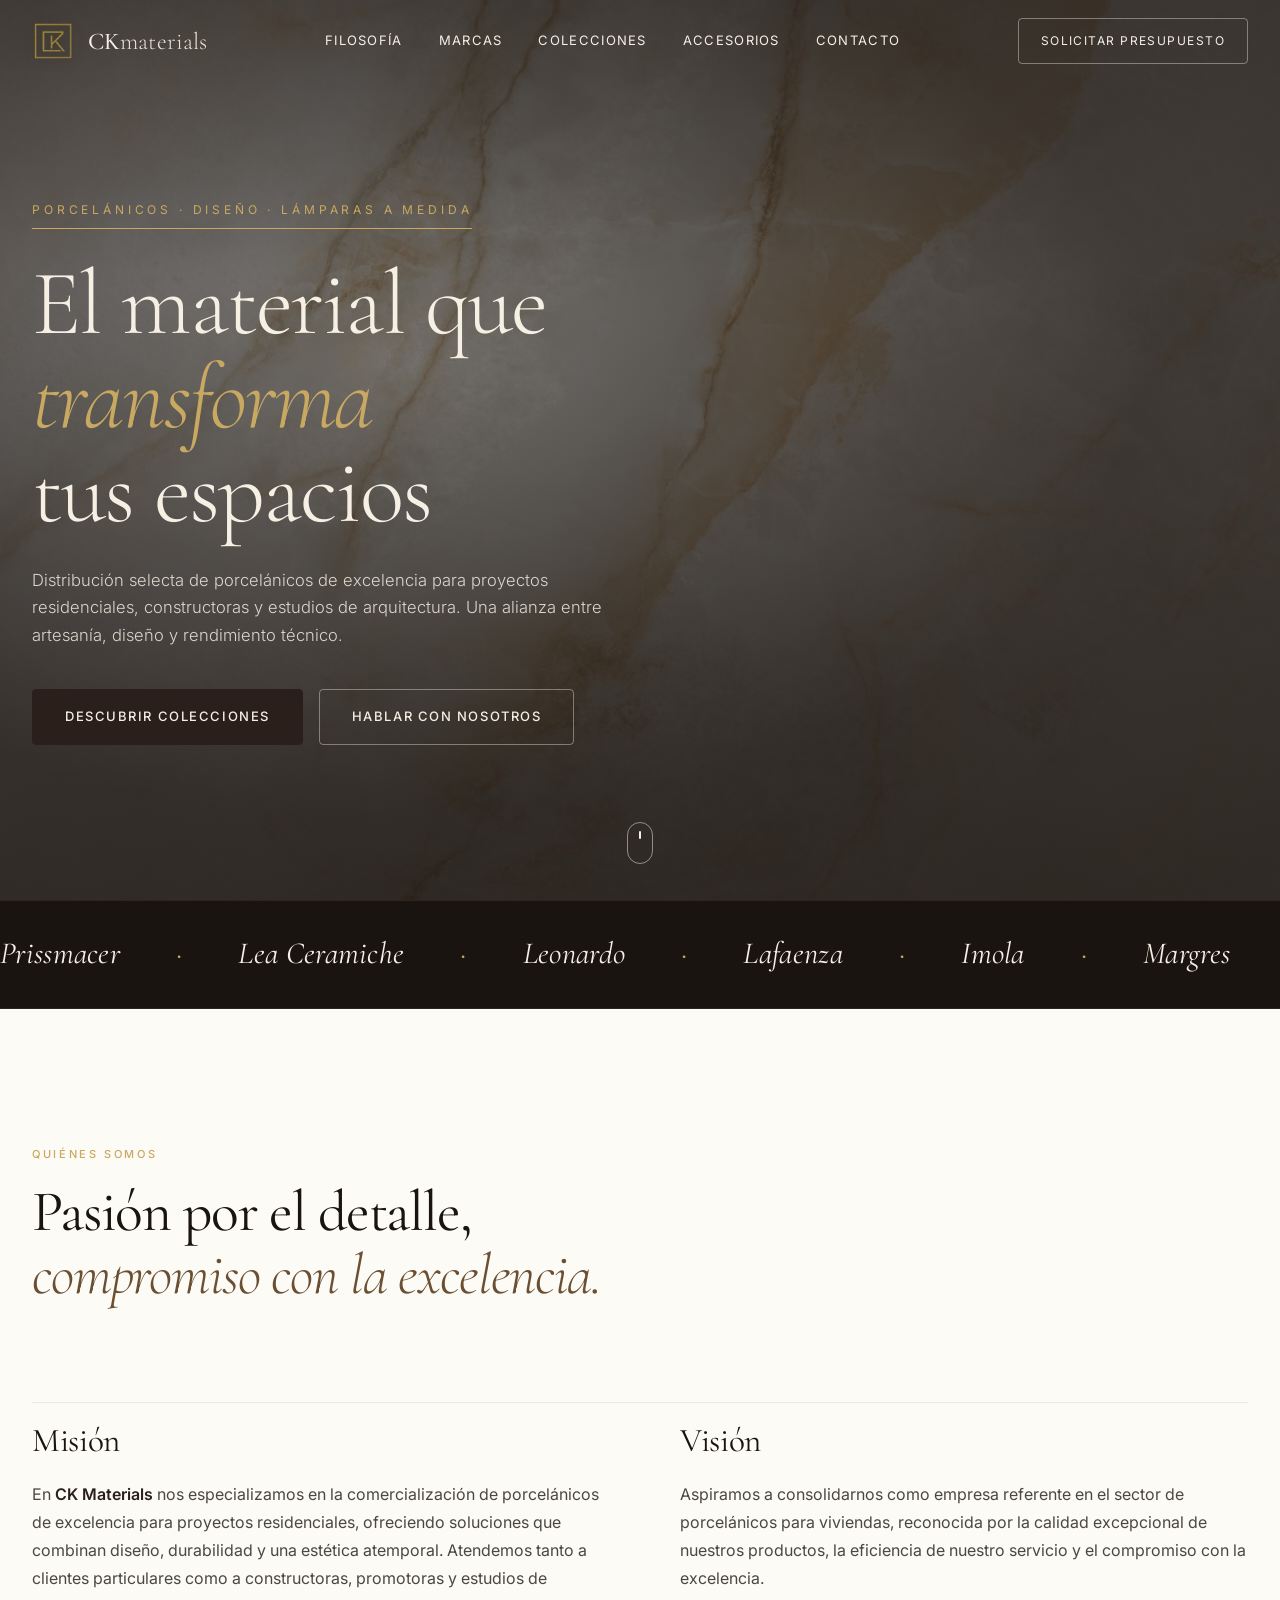
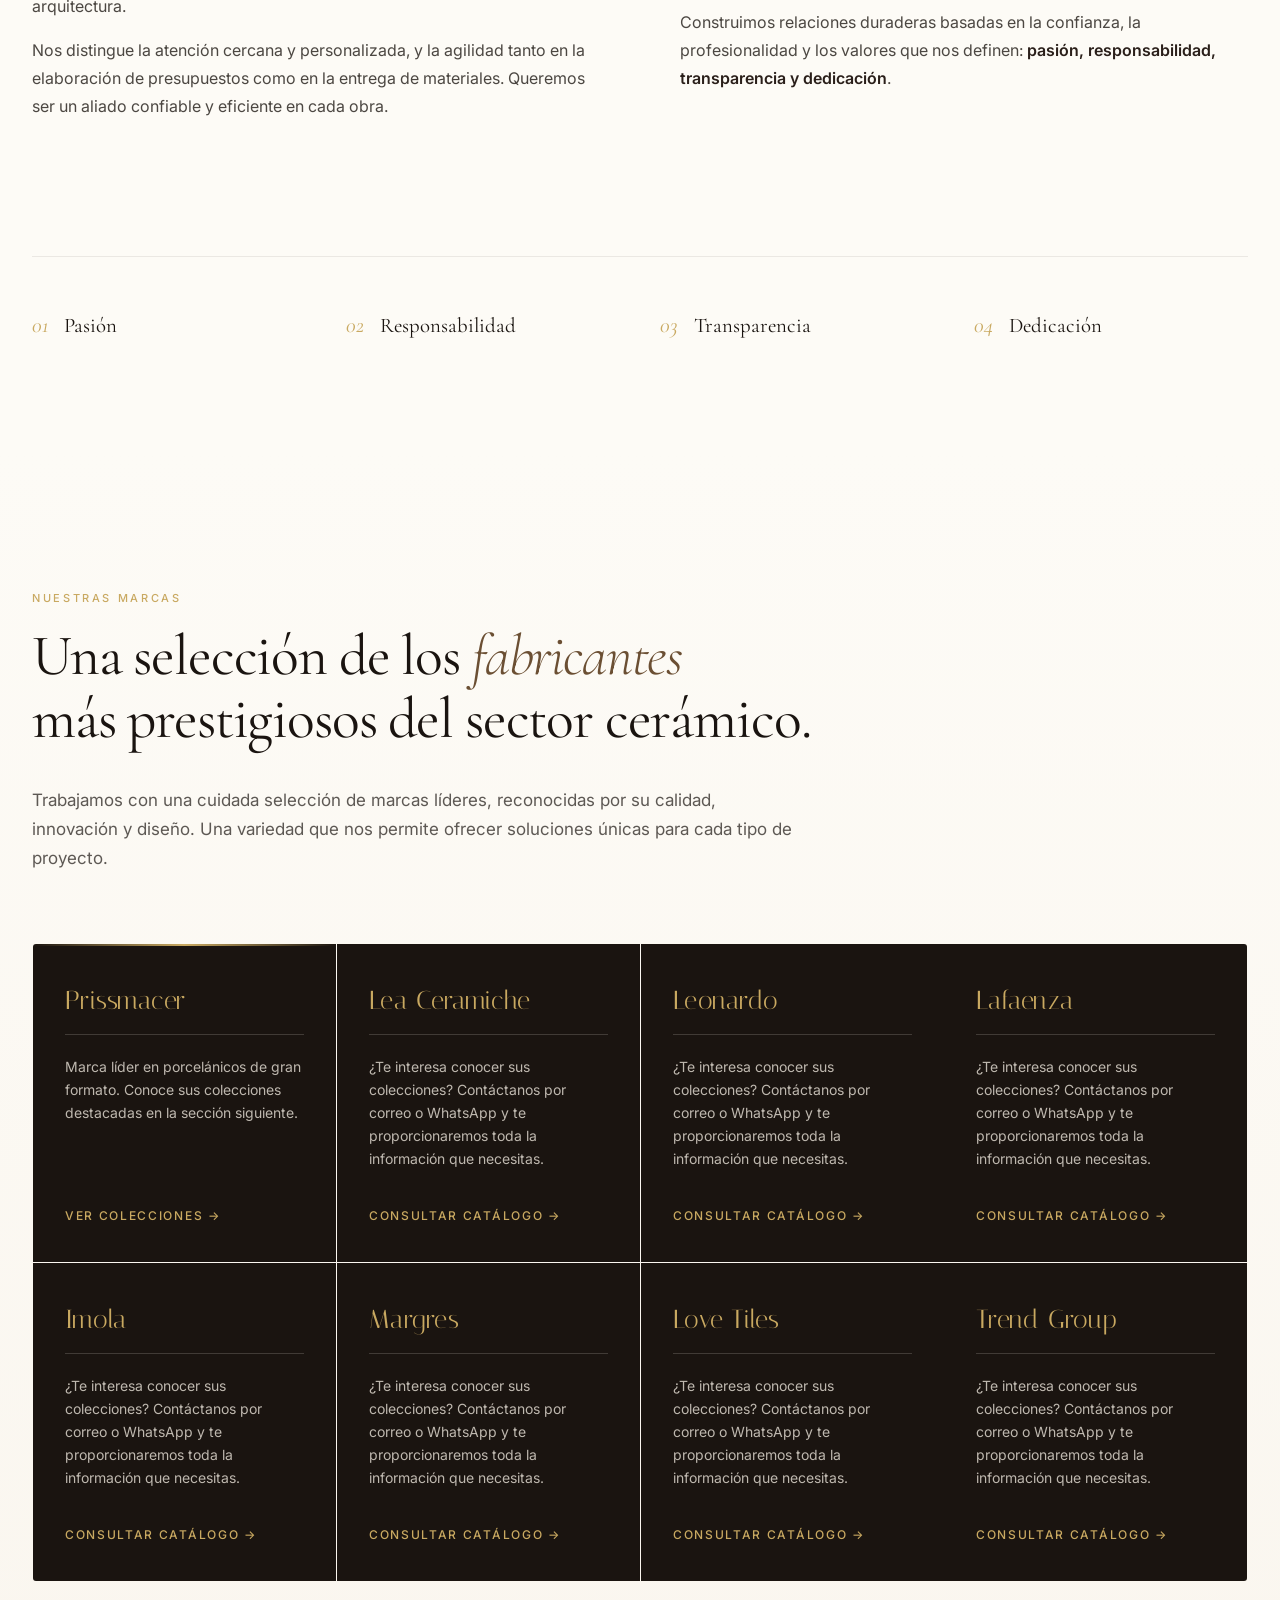
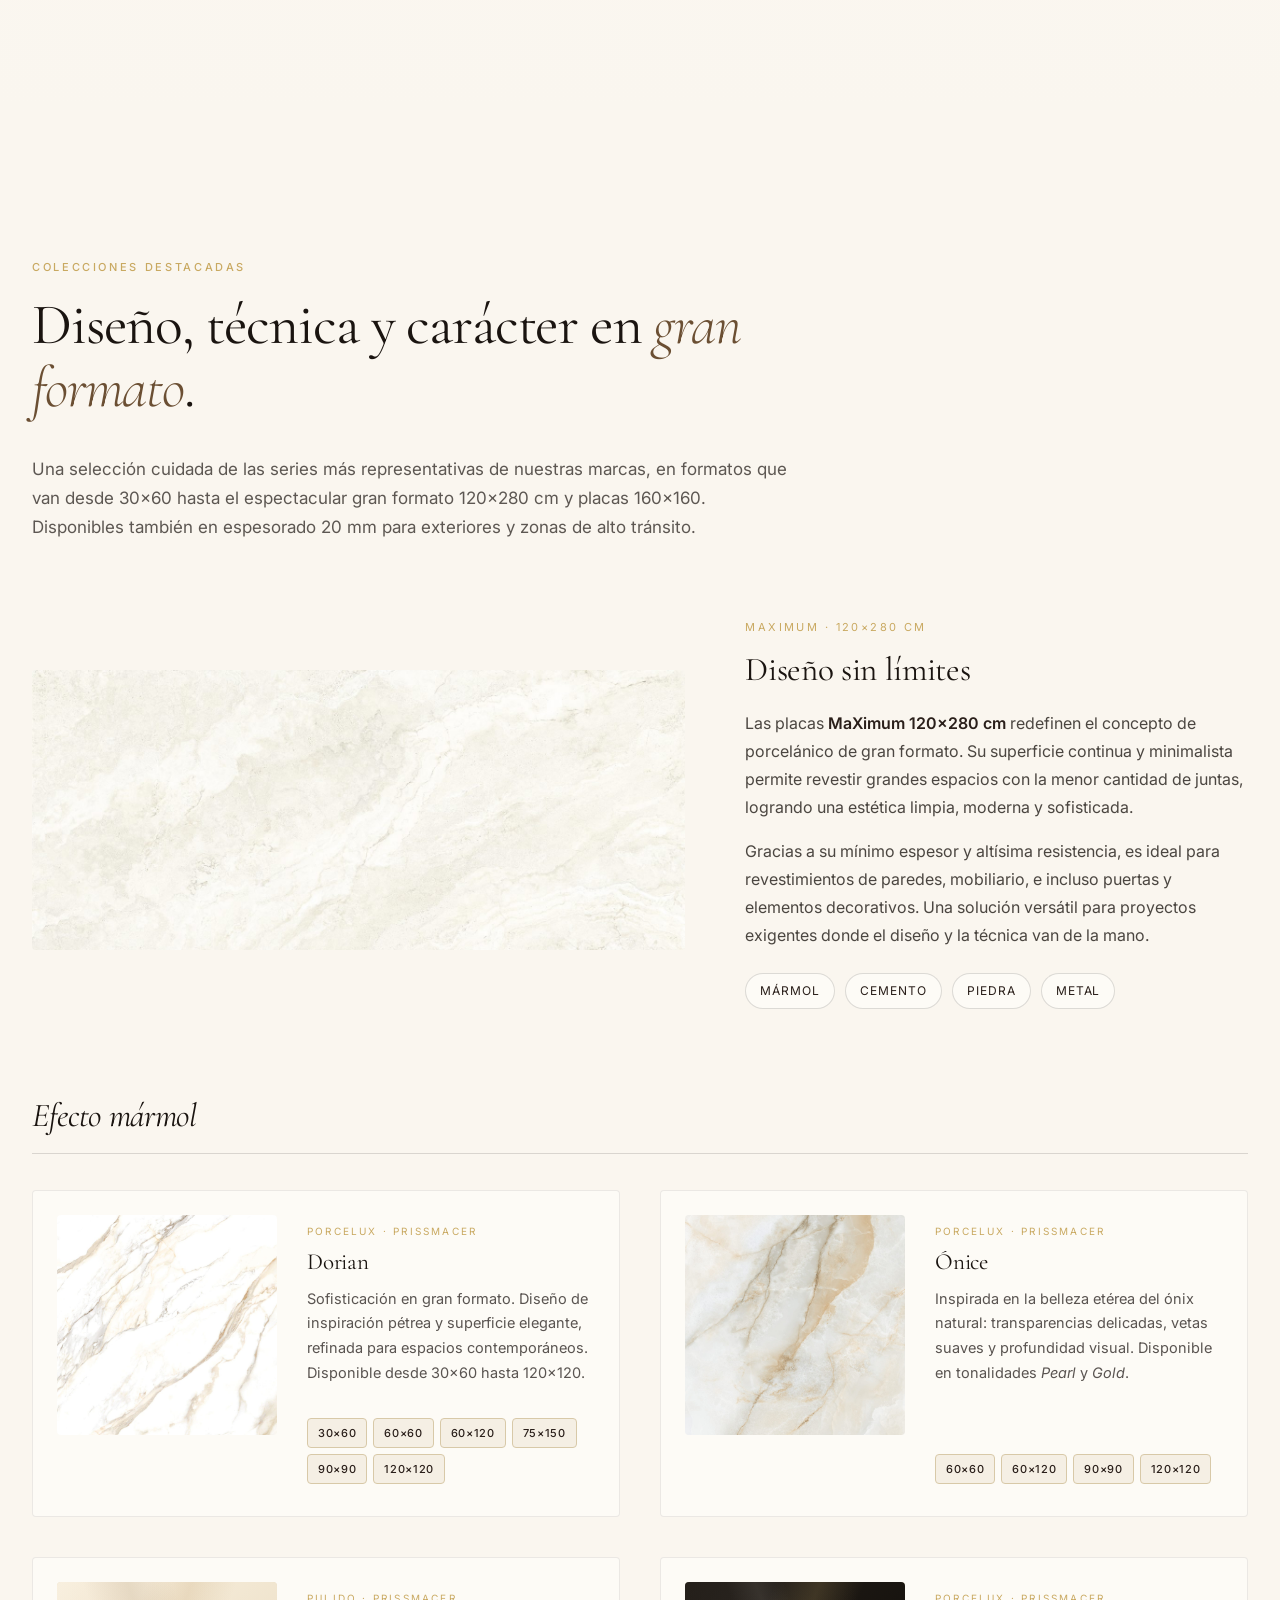
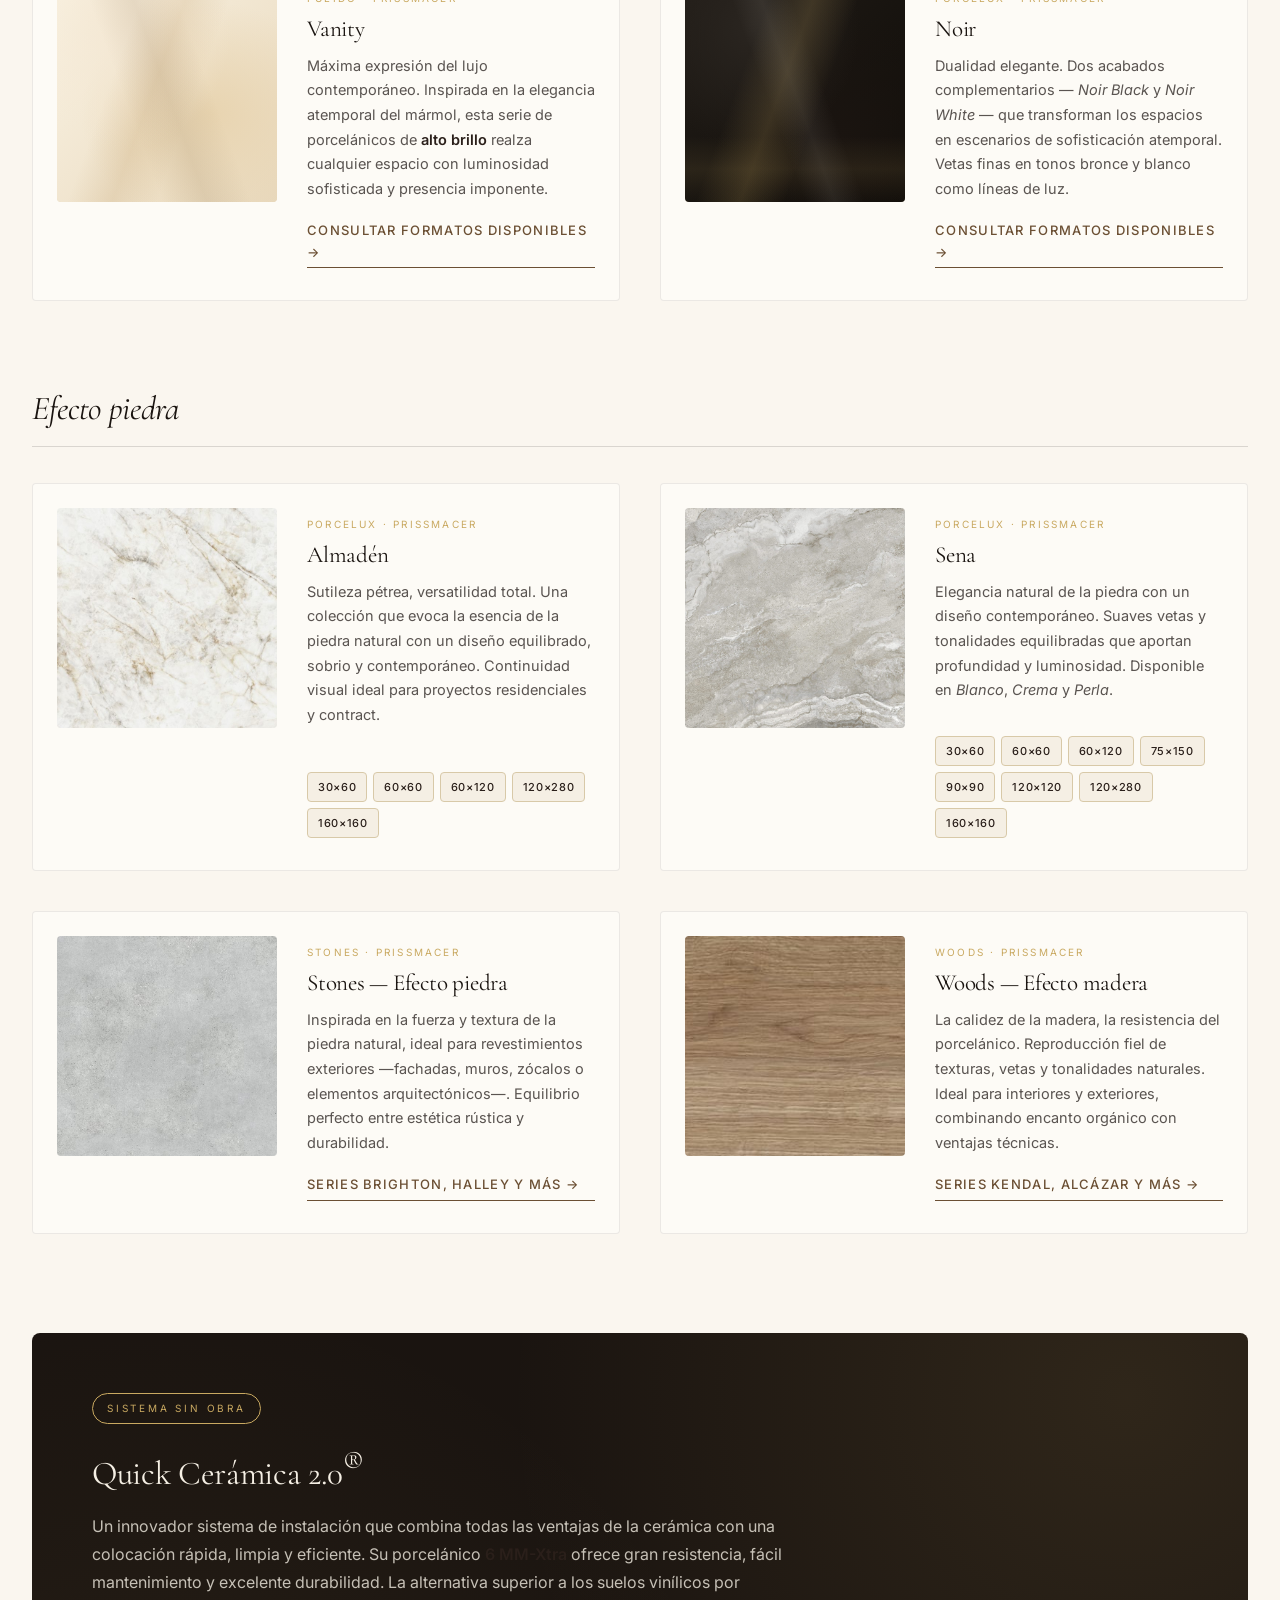
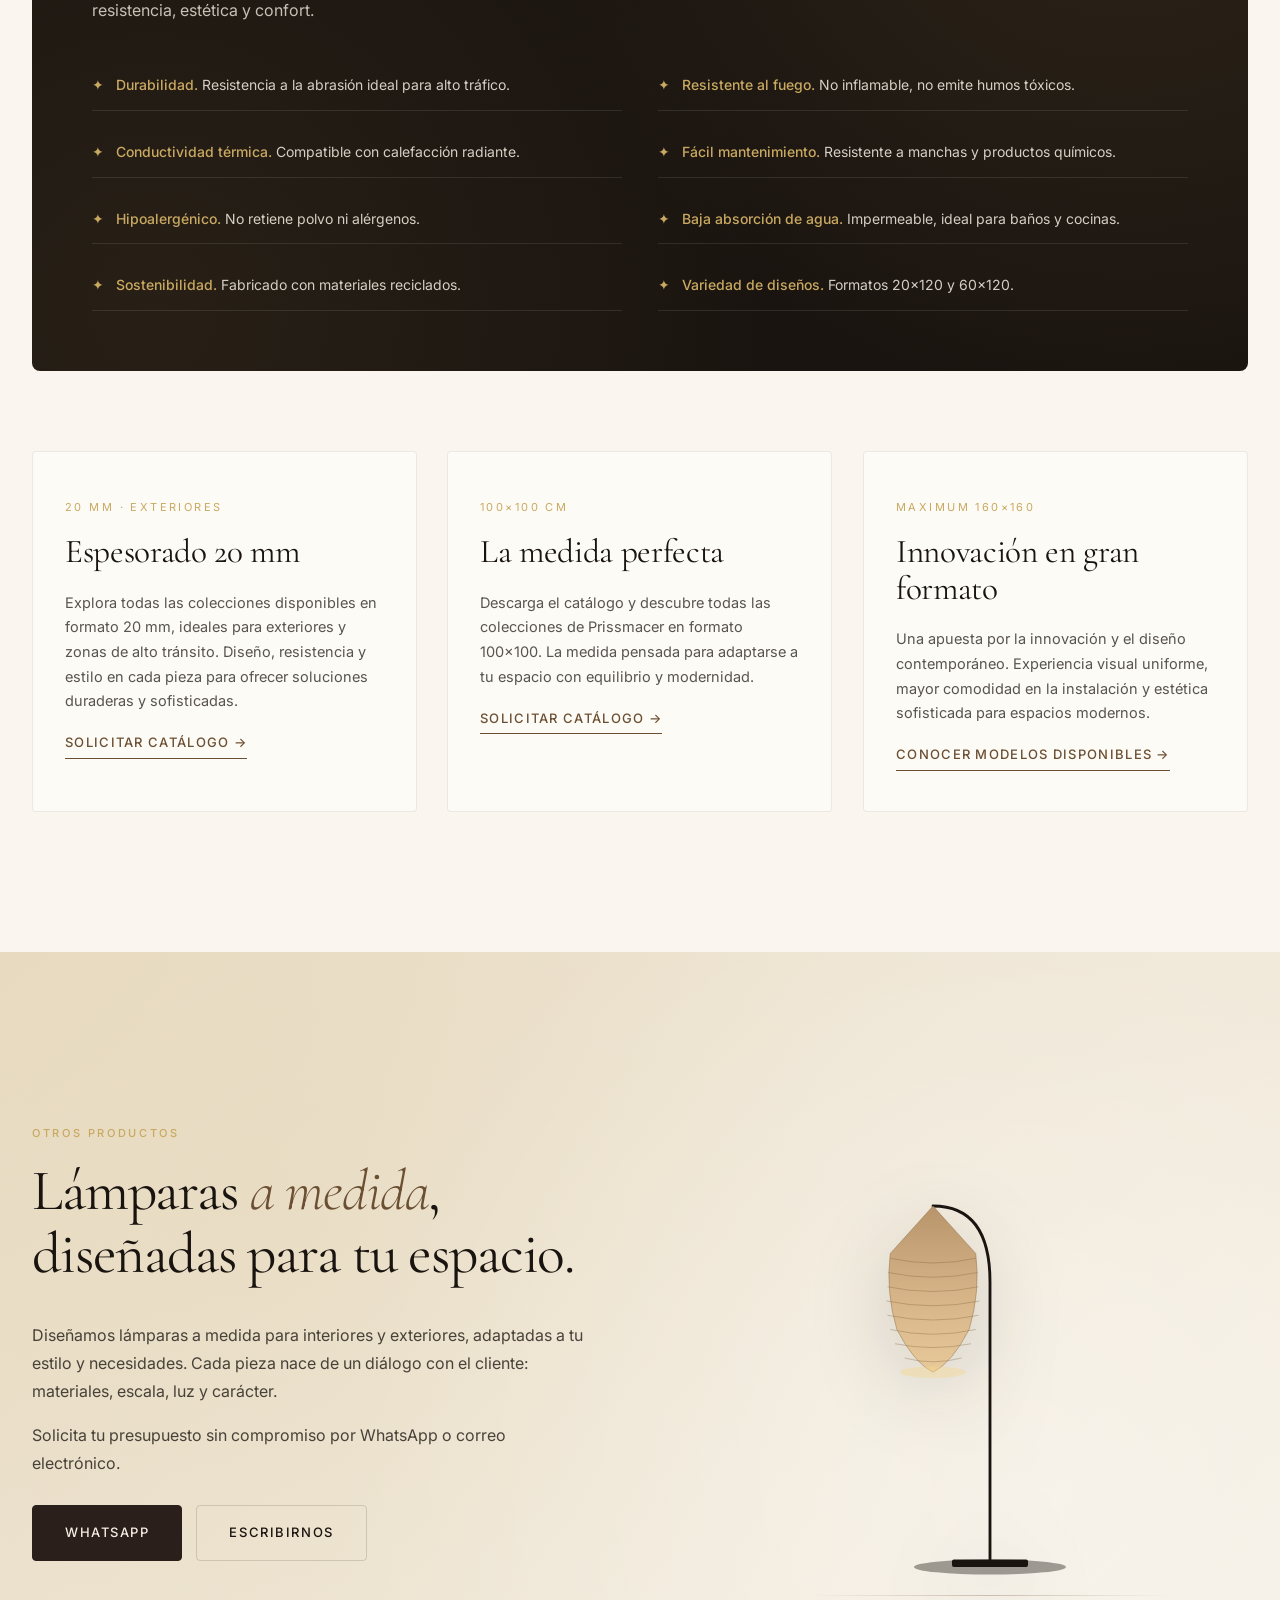
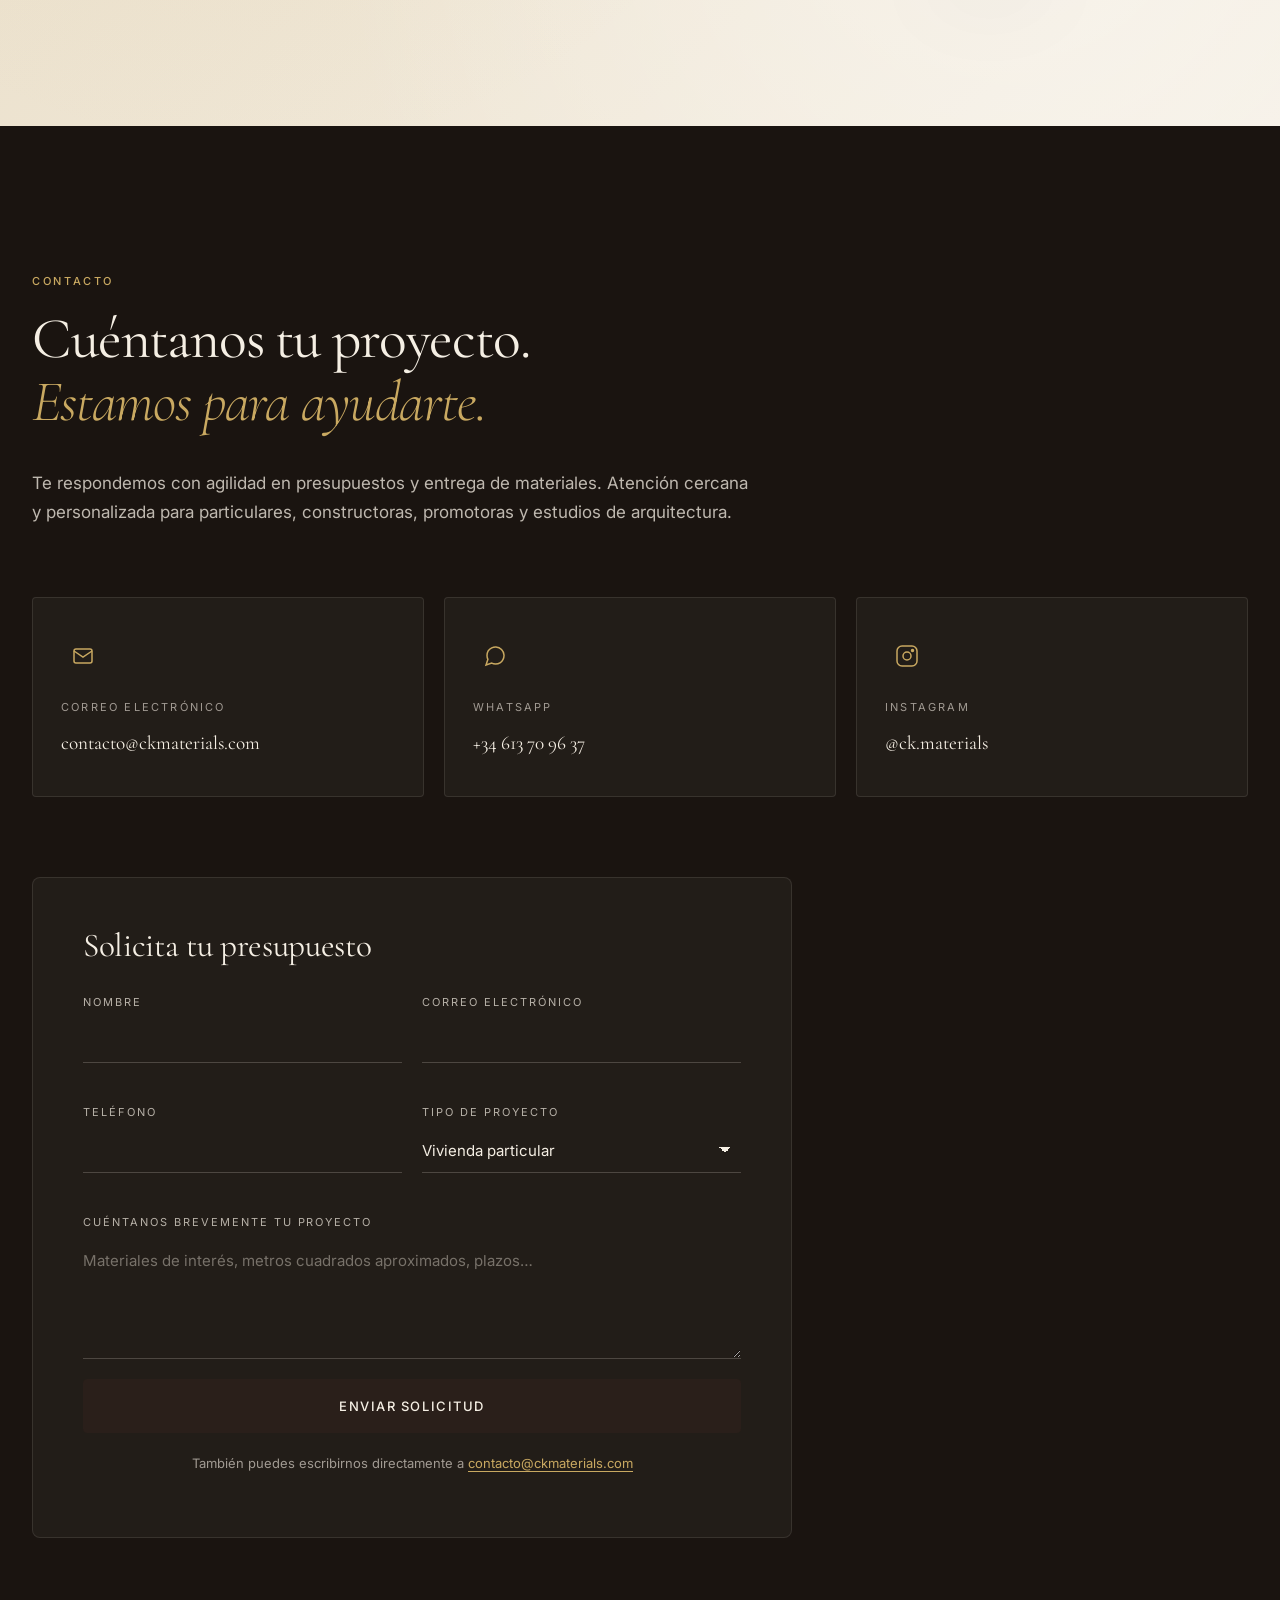
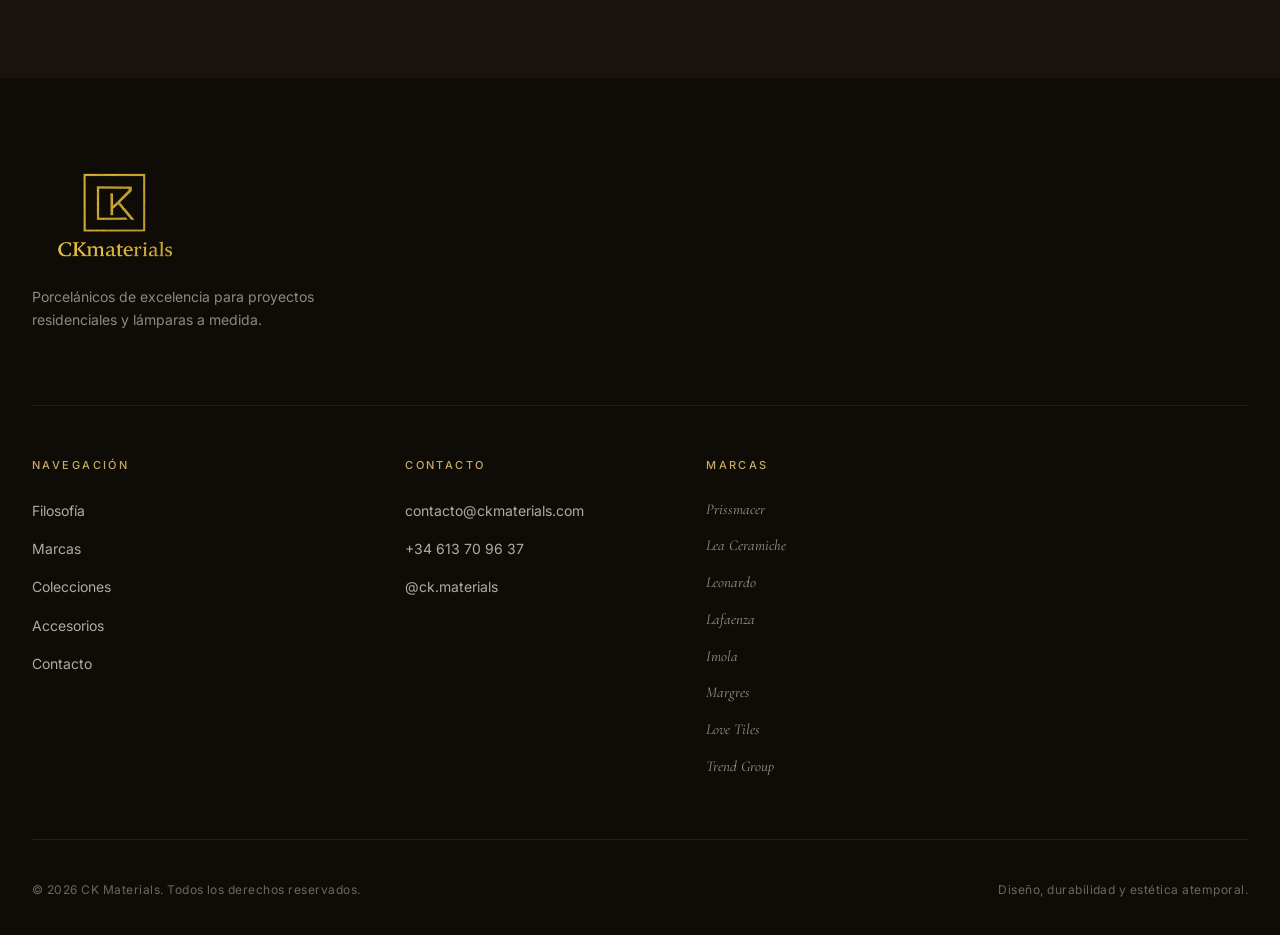
==== commit 1d6514bf: "Generalize collections intro (drop Prissmacer-only framing, soften 'curada')" ====
--- a/index.html
+++ b/index.html
@@ -185,12 +185,12 @@
   <section class="collections" id="collections">
     <div class="container">
       <div class="section-head reveal">
-        <span class="eyebrow">Colecciones destacadas · Prissmacer</span>
+        <span class="eyebrow">Colecciones destacadas</span>
         <h2 class="h2">Diseño, técnica y carácter en <em>gran formato</em>.</h2>
         <p class="section-head__lede">
-          Explora una selección curada de las series más destacadas de Prissmacer, en formatos que van
-          desde 30×60 hasta el espectacular gran formato 120×280 cm y placas 160×160. Disponibles también
-          en espesorado 20 mm para exteriores y zonas de alto tránsito.
+          Una selección cuidada de las series más representativas de nuestras marcas, en formatos que
+          van desde 30×60 hasta el espectacular gran formato 120×280 cm y placas 160×160. Disponibles
+          también en espesorado 20 mm para exteriores y zonas de alto tránsito.
         </p>
       </div>
 
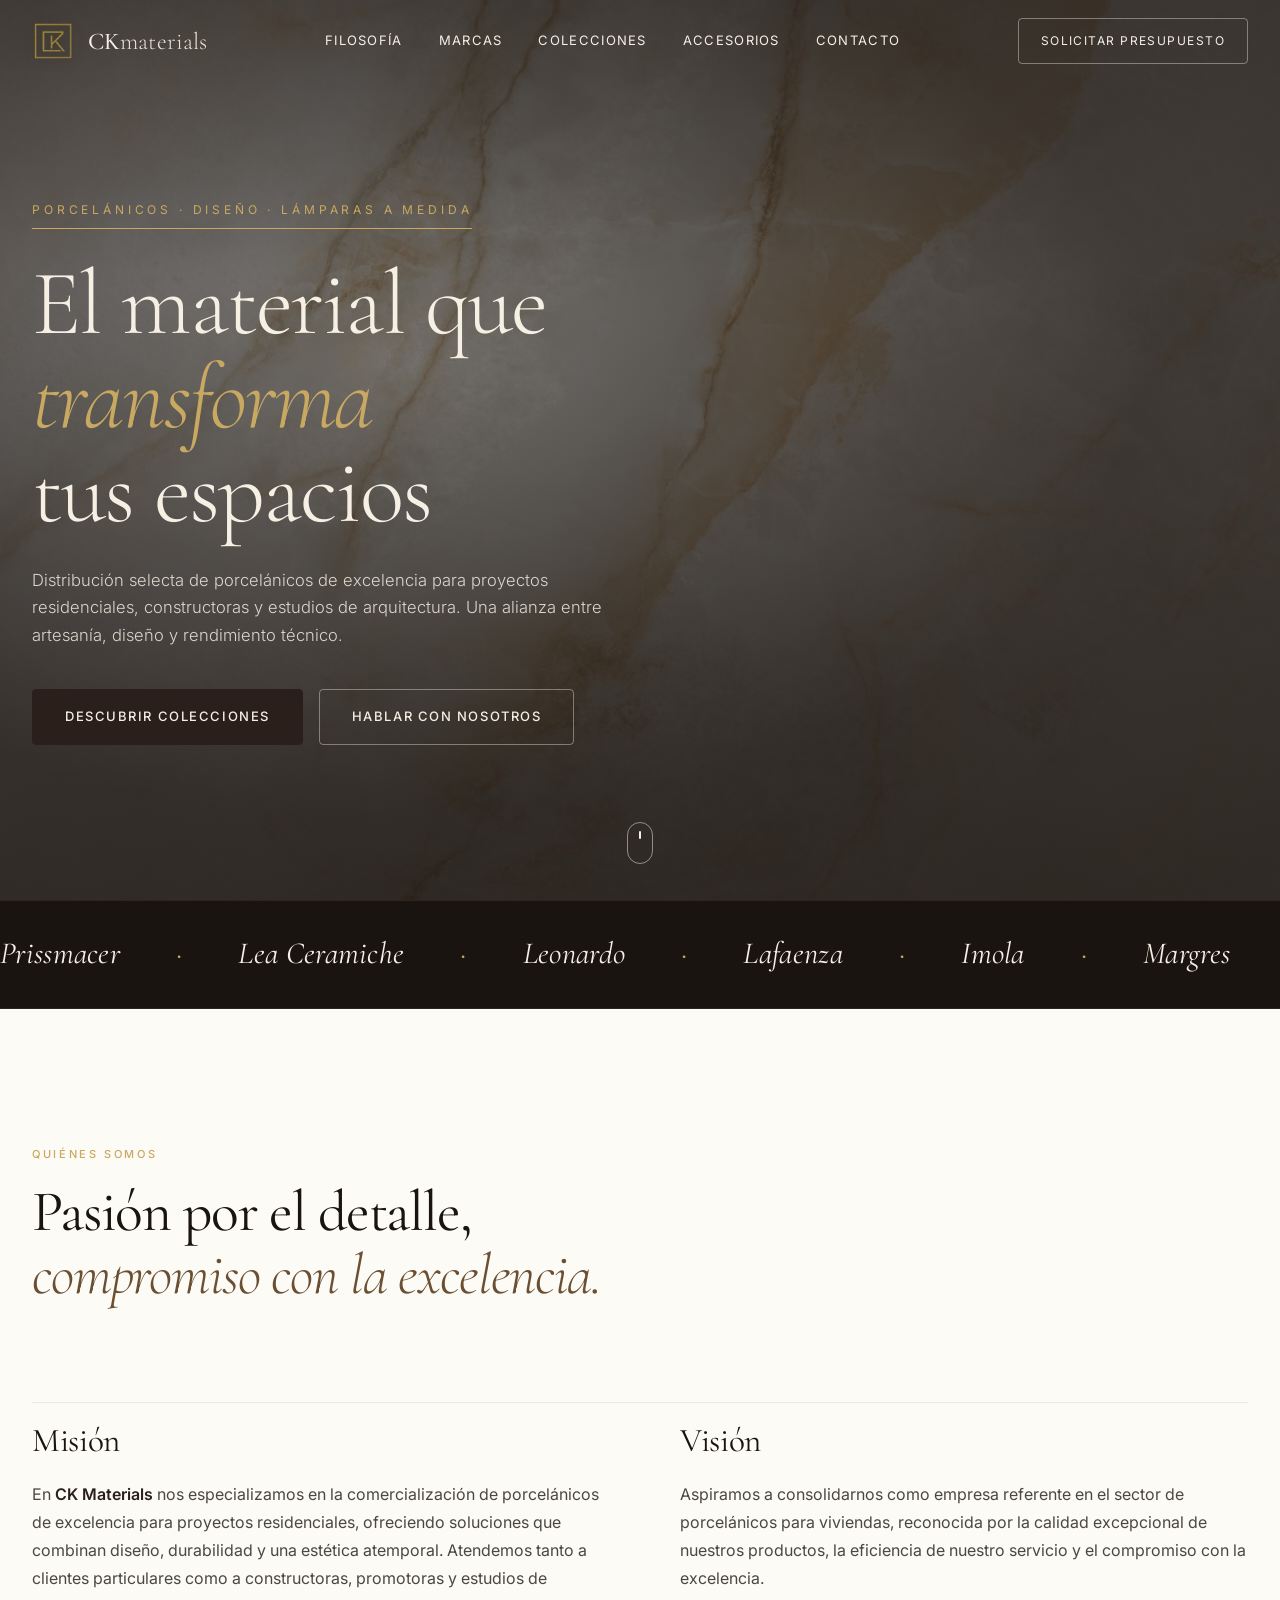
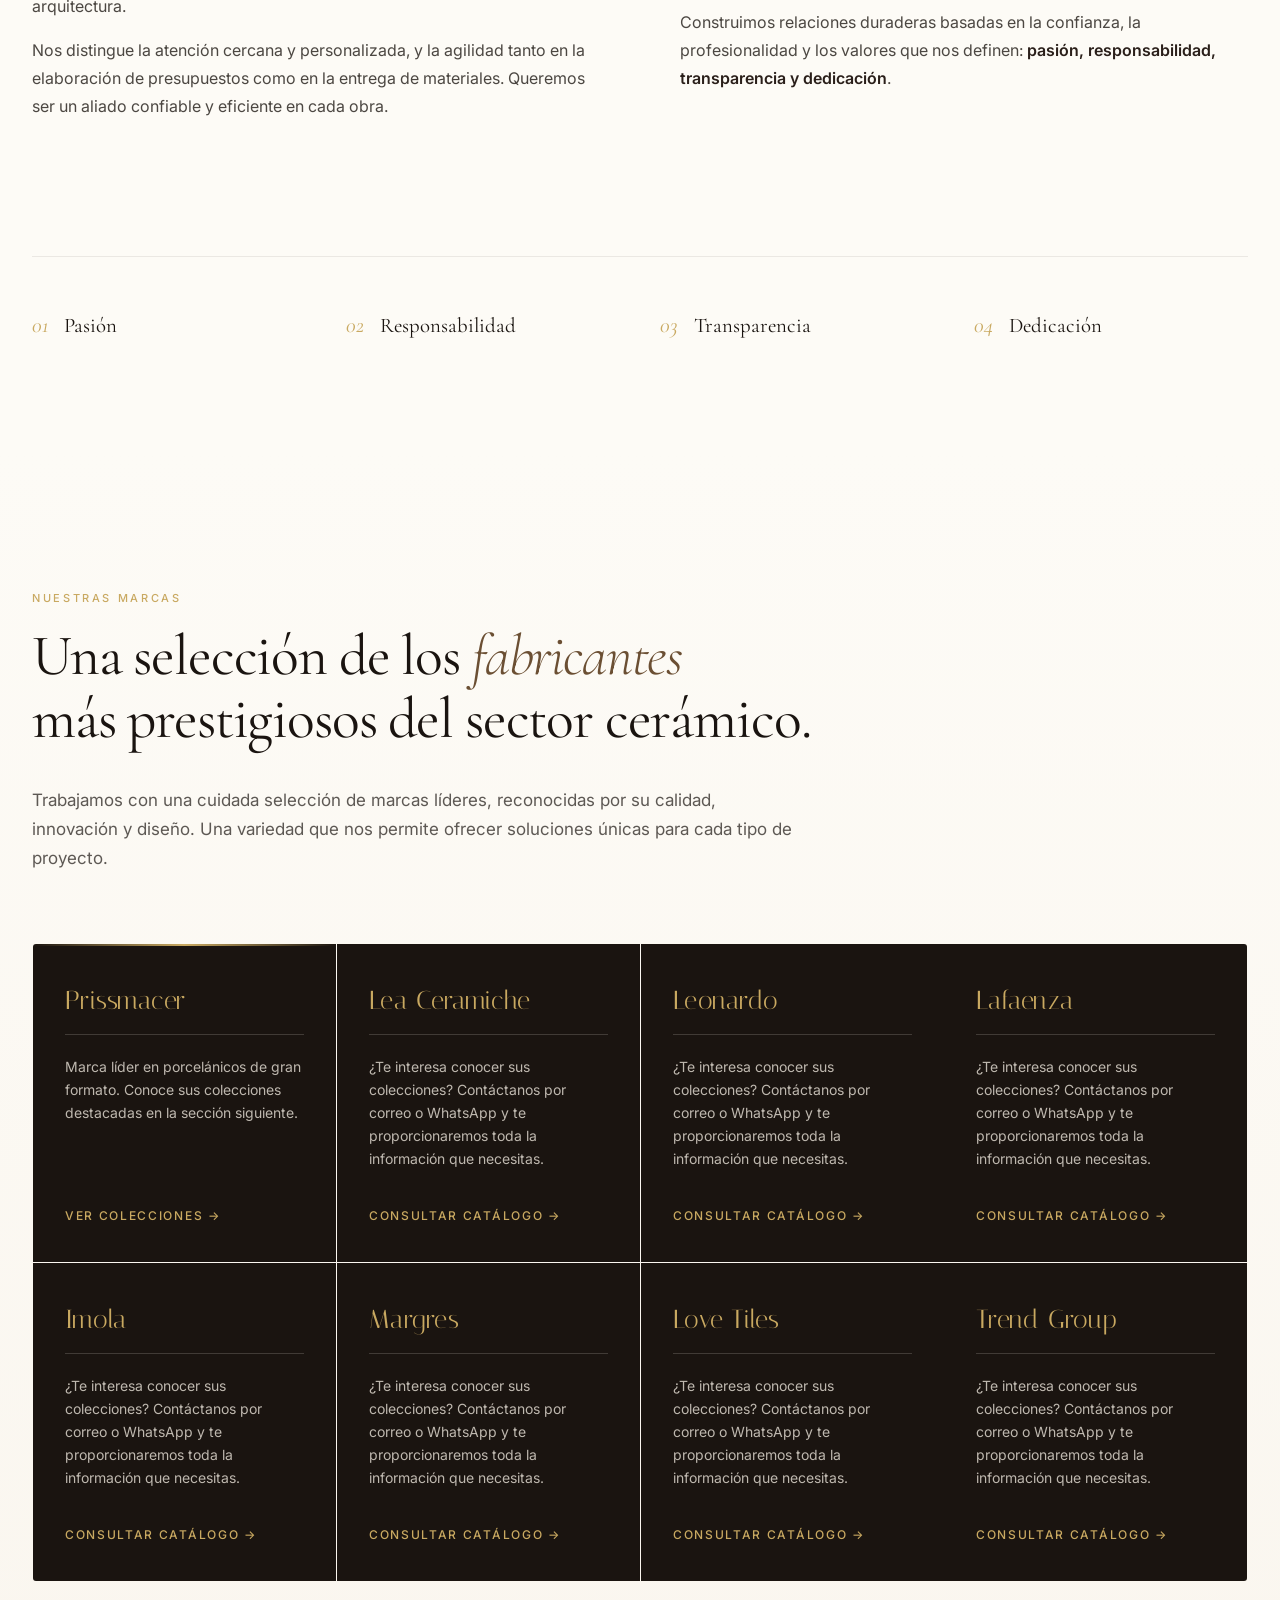
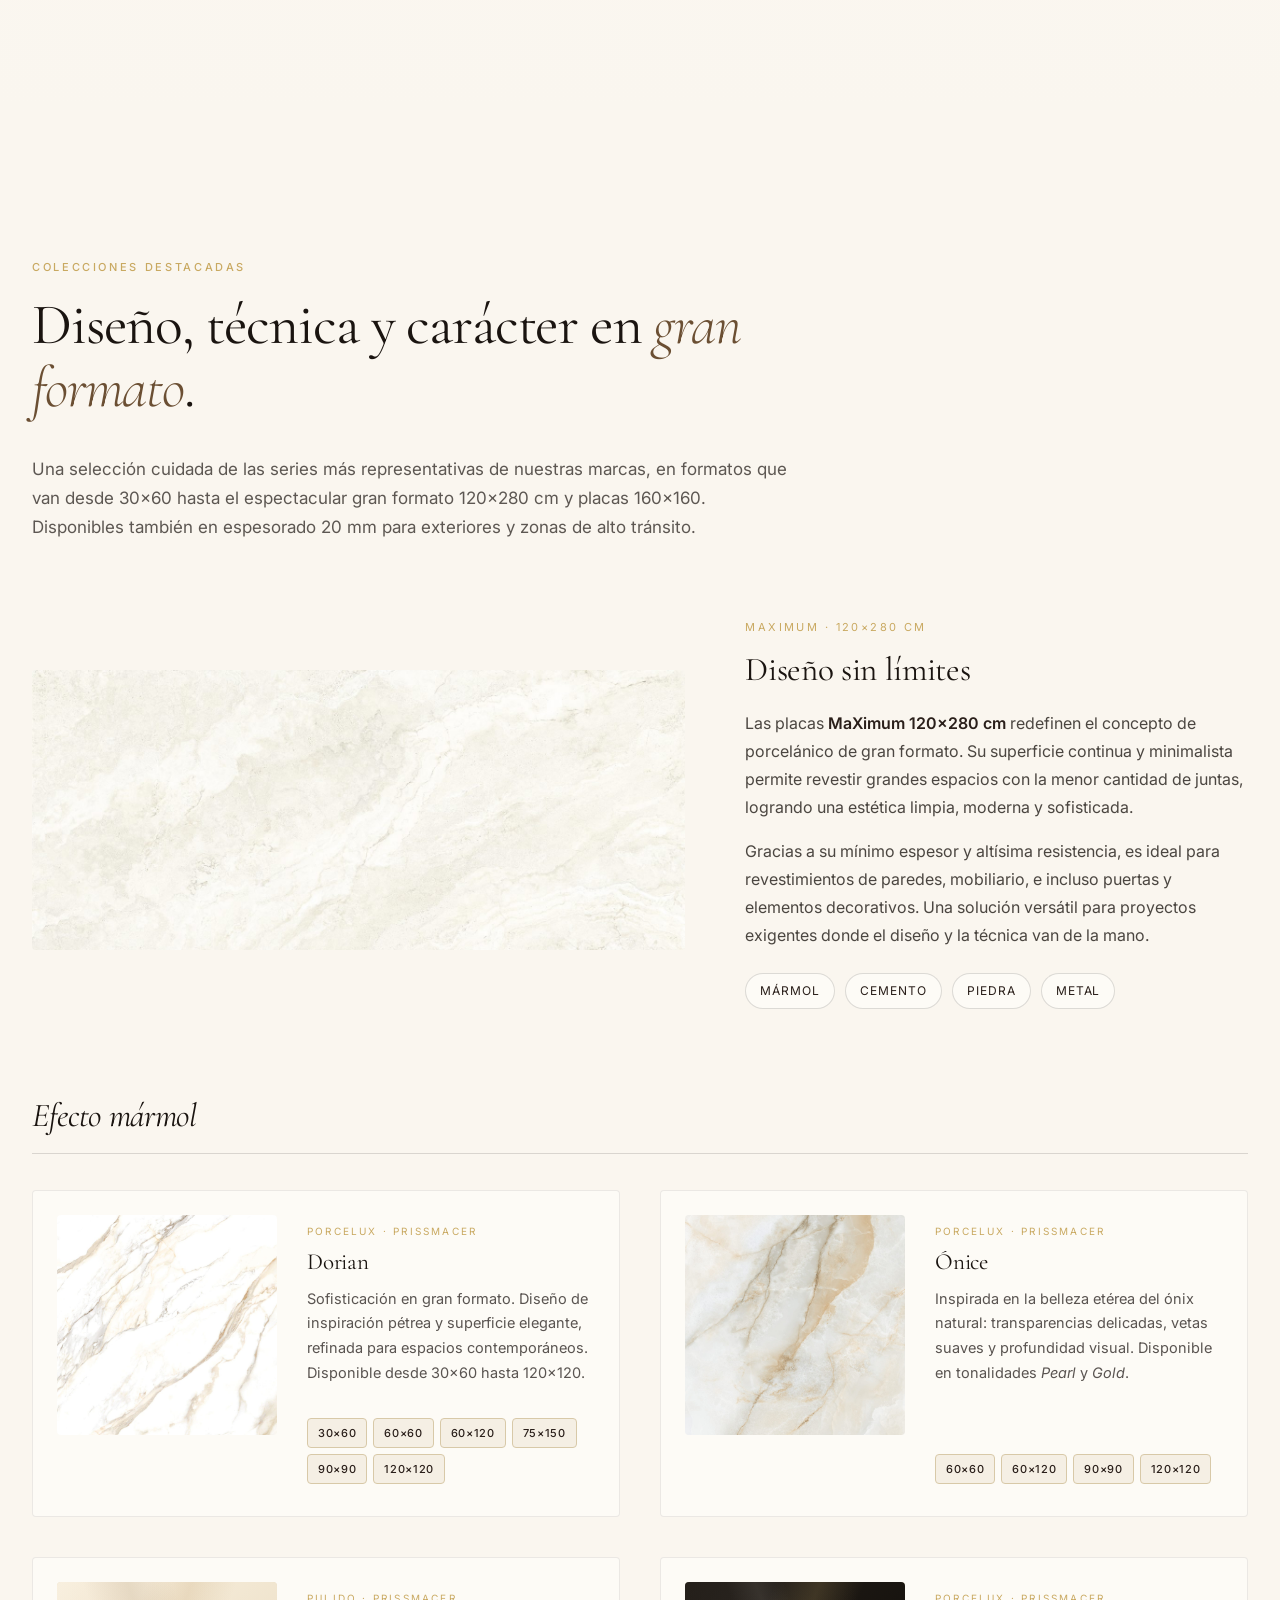
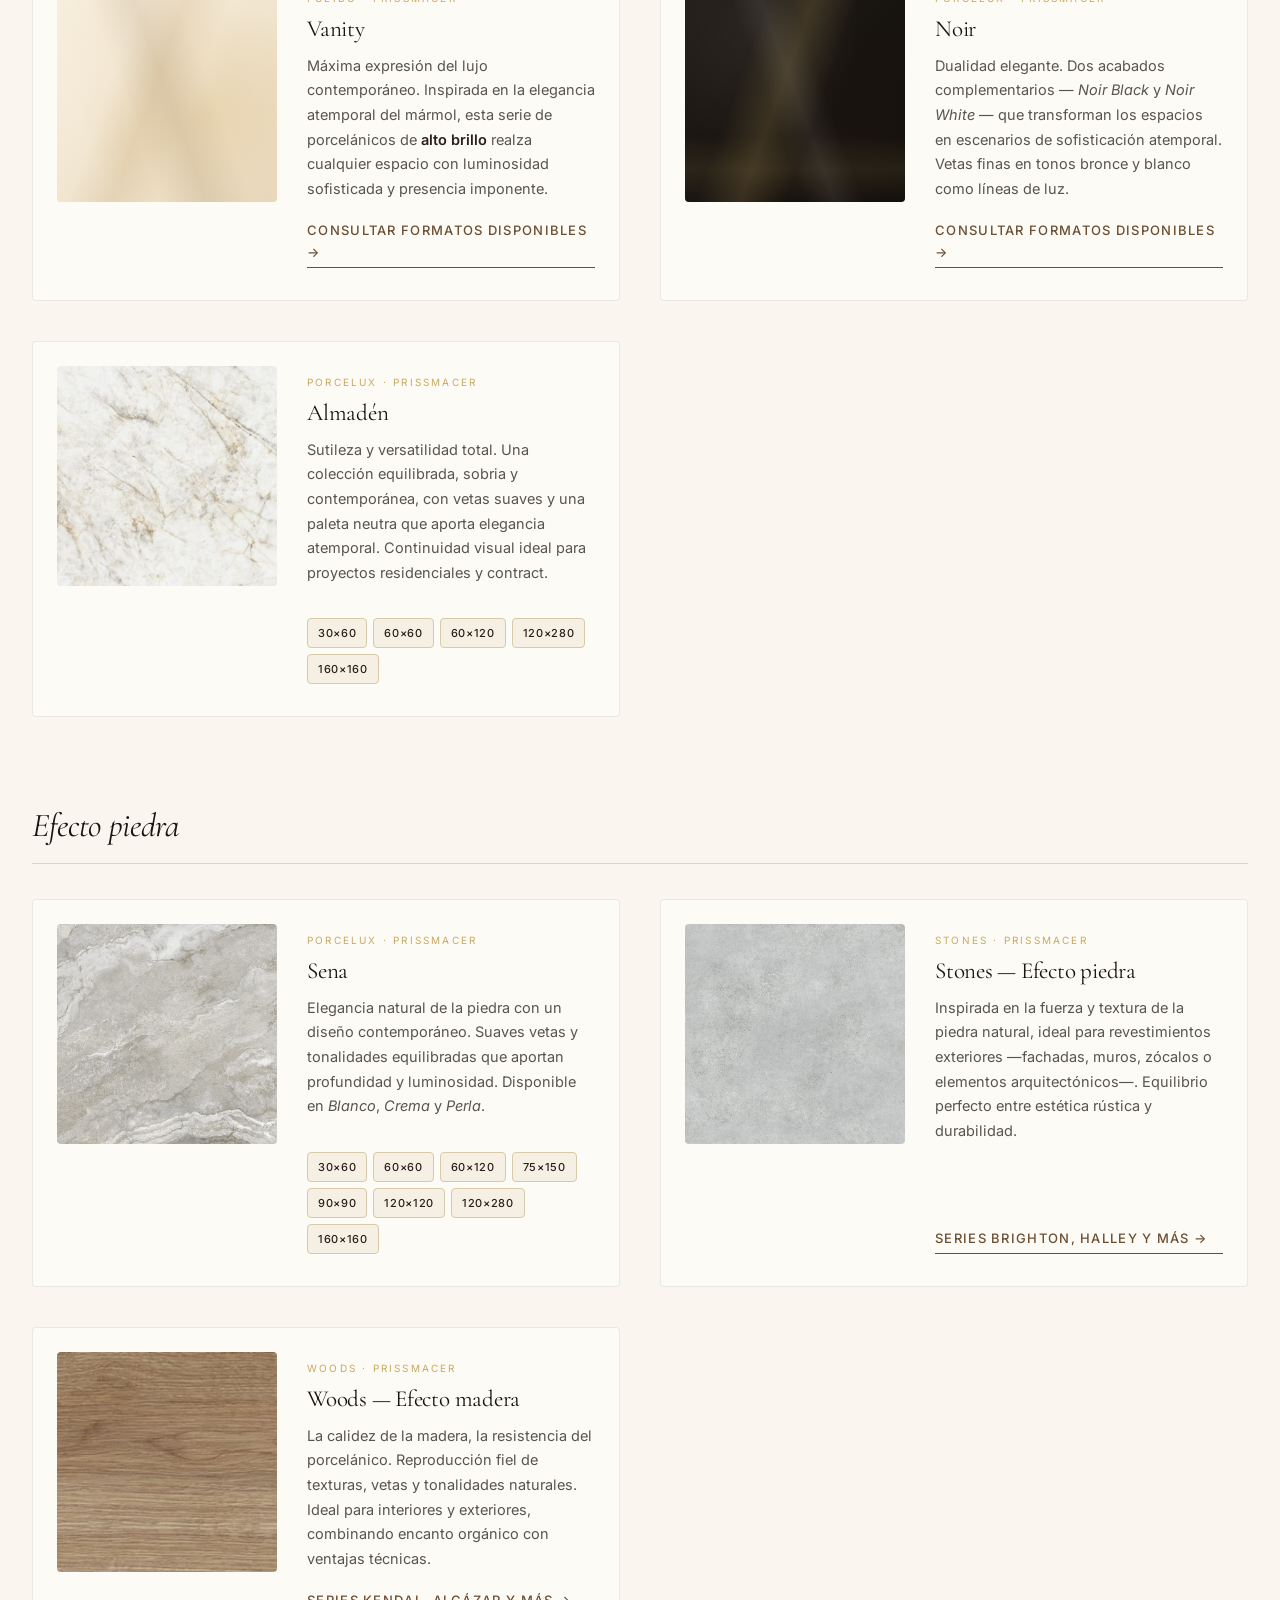
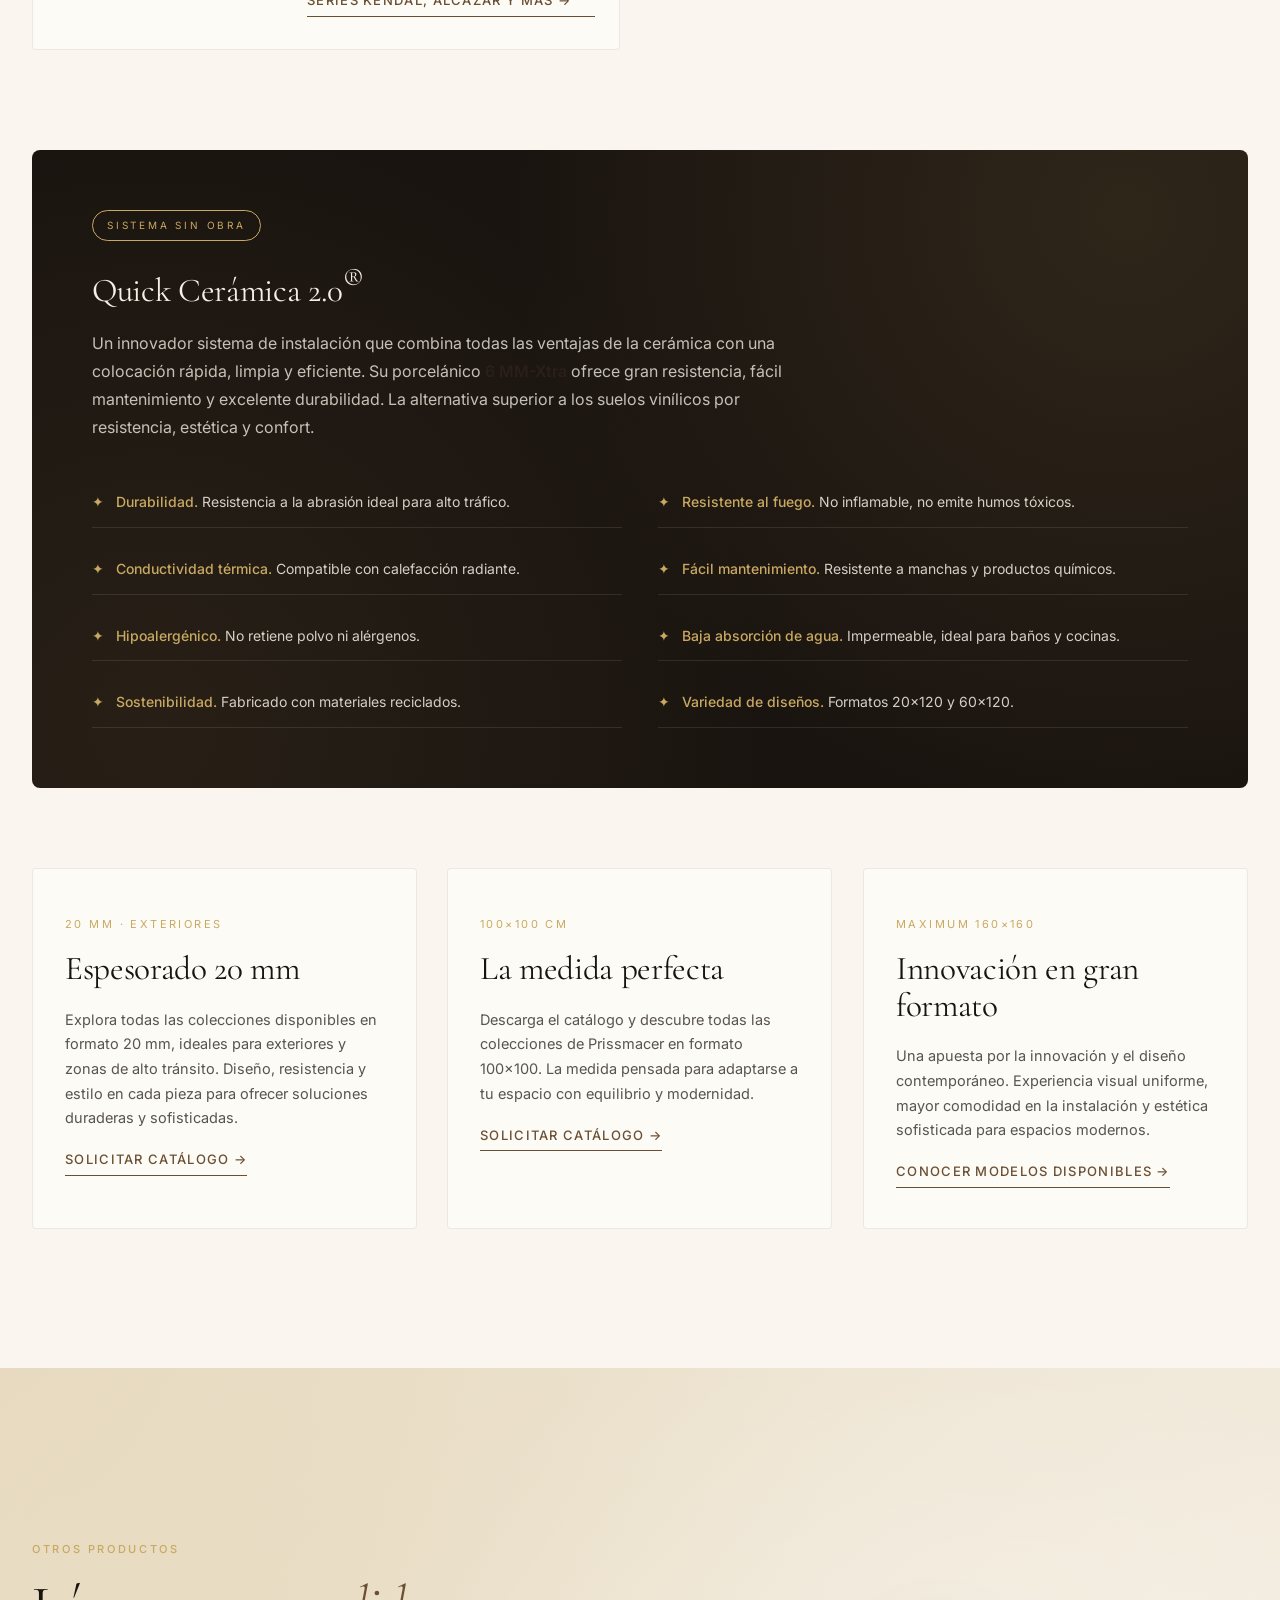
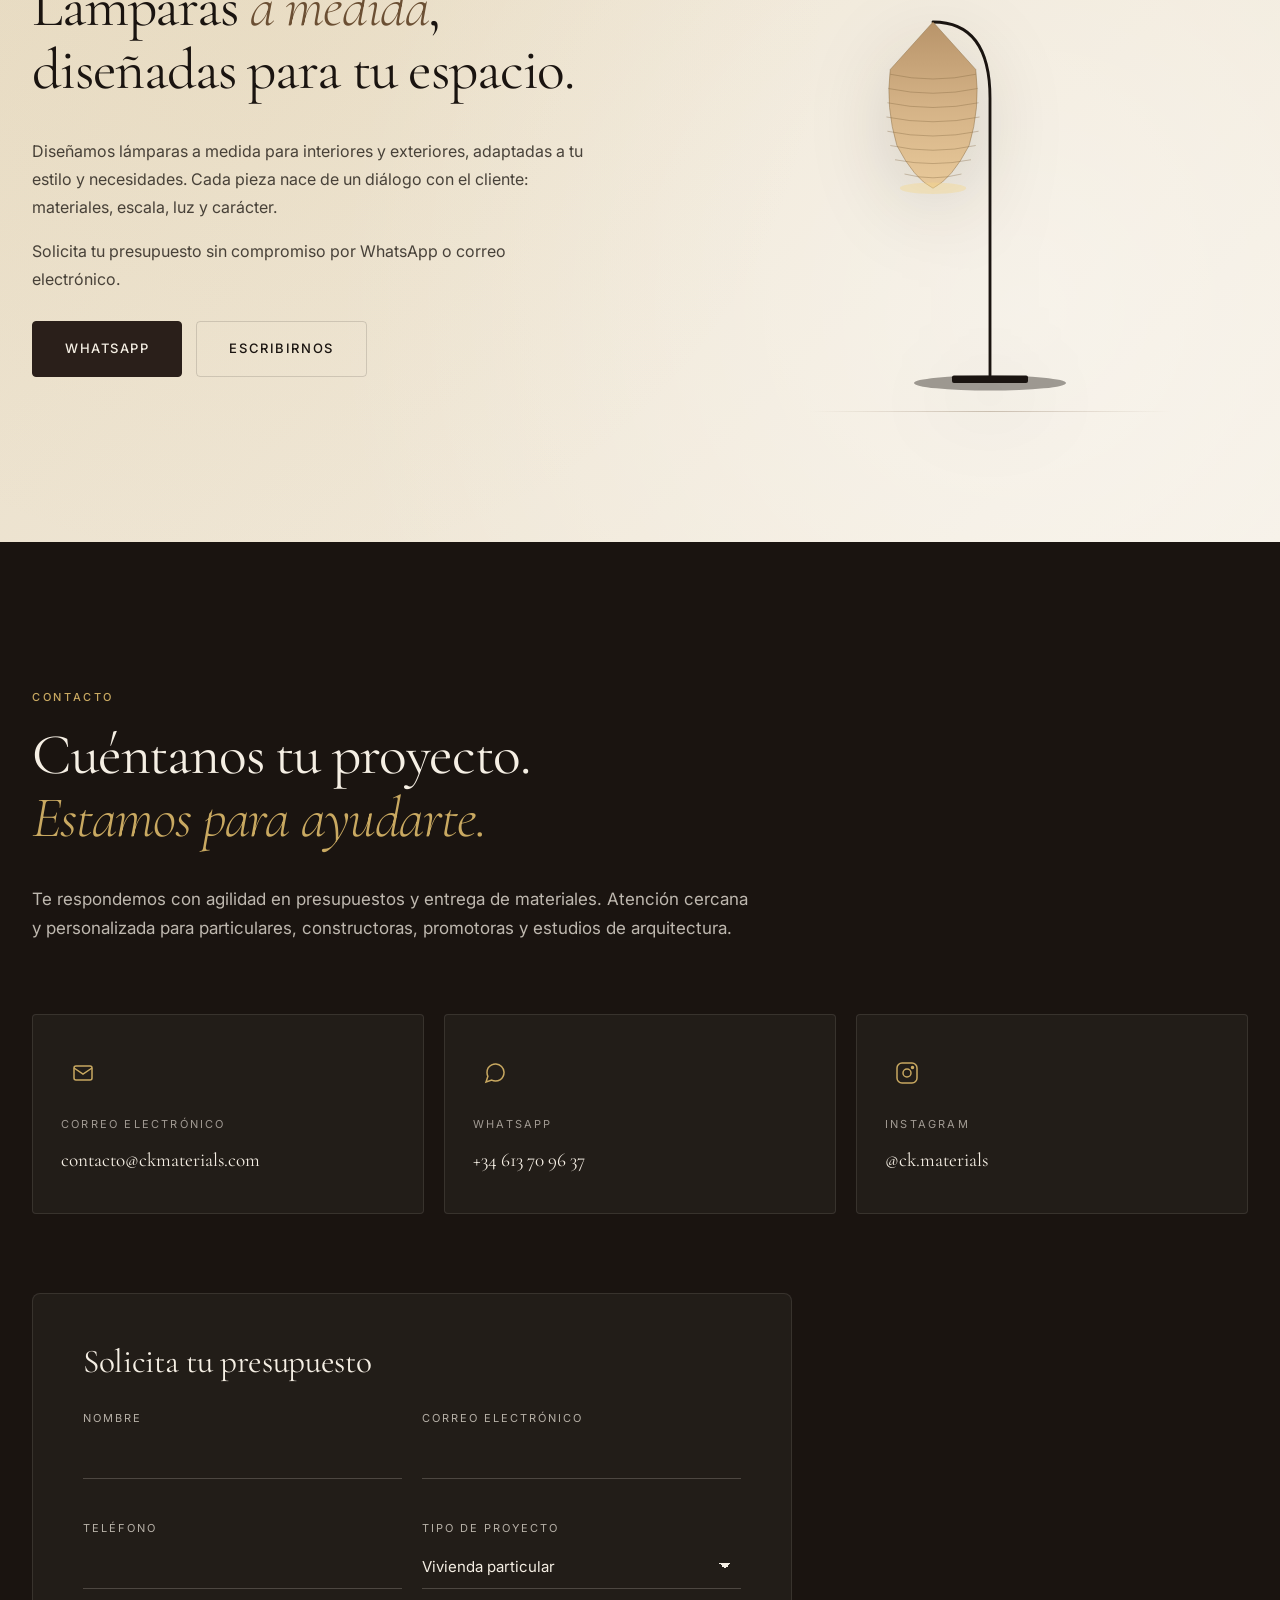
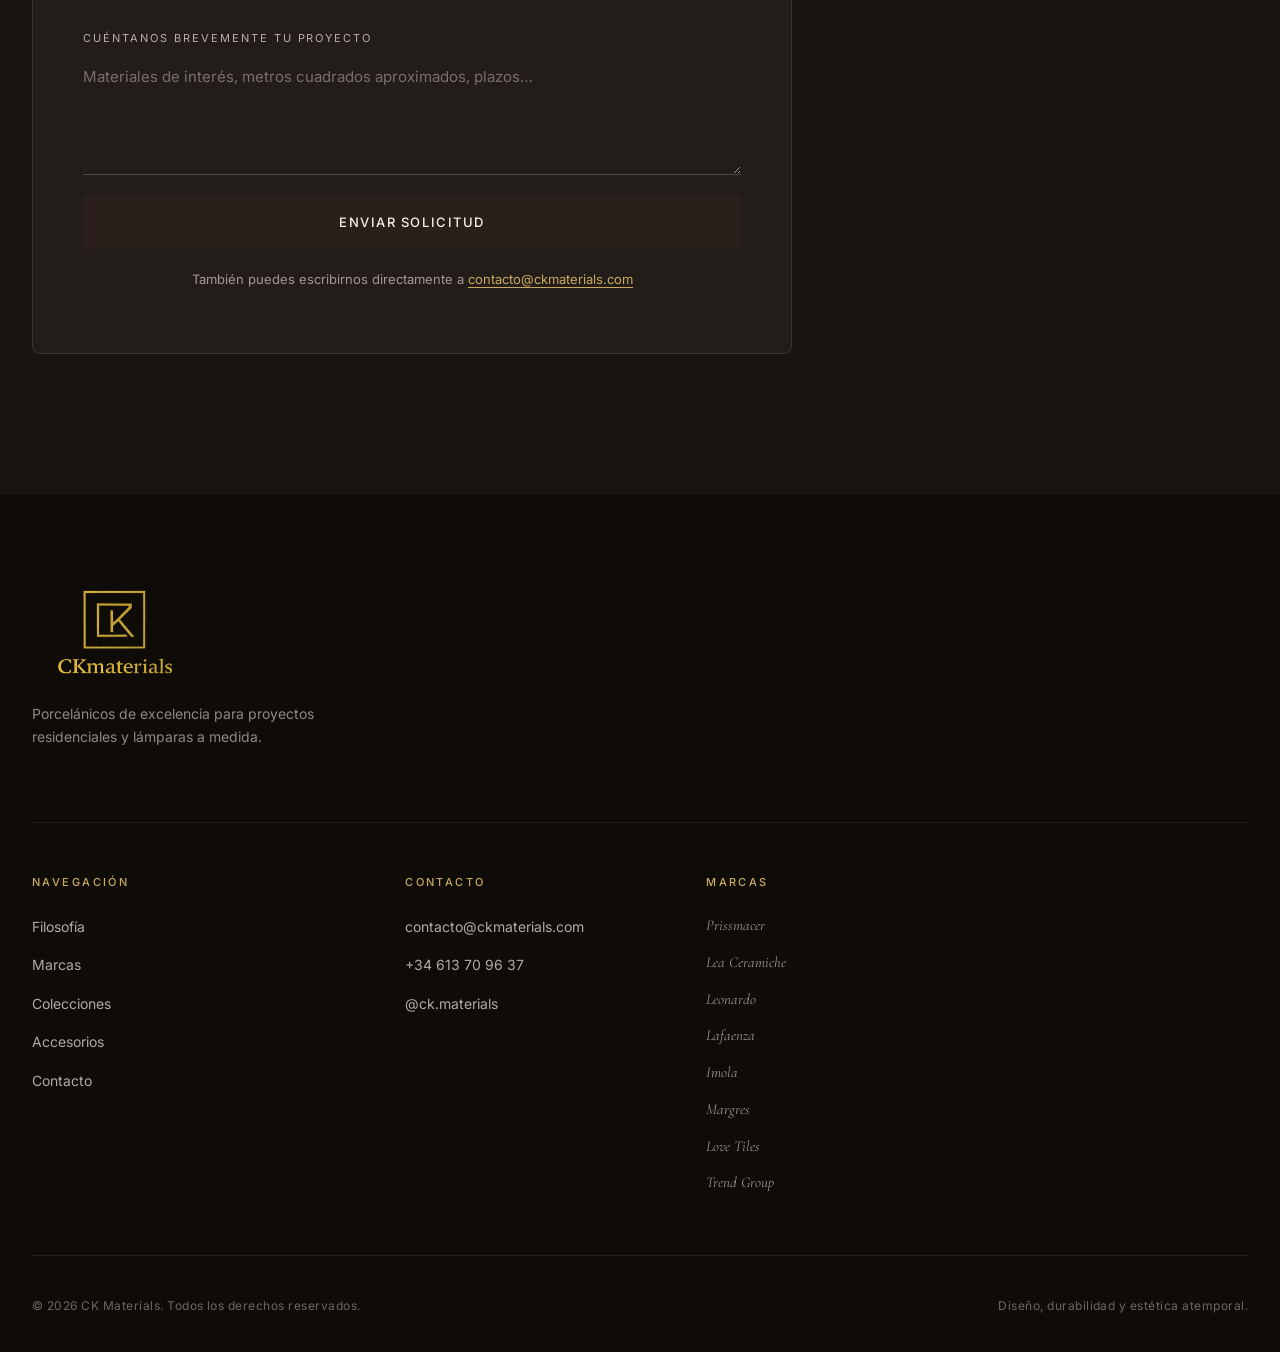
==== commit 5be949e9: "Move Almadén to Efecto mármol section" ====
--- a/index.html
+++ b/index.html
@@ -291,29 +291,29 @@
             <a href="#contact" class="link-arrow">Consultar formatos disponibles →</a>
           </div>
         </article>
-      </div>
-
-      <h3 class="h3 collections__subhead reveal">Efecto piedra</h3>
-
-      <div class="collection-grid">
+
         <article class="collection-card reveal">
           <div class="collection-card__img">
-            <img src="assets/collections/almaden_120x280.jpg" alt="Almadén — Efecto piedra" loading="lazy" />
+            <img src="assets/collections/almaden_120x280.jpg" alt="Almadén — Efecto mármol" loading="lazy" />
           </div>
           <div class="collection-card__body">
             <span class="collection-card__series">Porcelux · Prissmacer</span>
             <h4 class="h4">Almadén</h4>
             <p>
-              Sutileza pétrea, versatilidad total. Una colección que evoca la esencia de la piedra natural
-              con un diseño equilibrado, sobrio y contemporáneo. Continuidad visual ideal para proyectos
-              residenciales y contract.
+              Sutileza y versatilidad total. Una colección equilibrada, sobria y contemporánea, con vetas
+              suaves y una paleta neutra que aporta elegancia atemporal. Continuidad visual ideal para
+              proyectos residenciales y contract.
             </p>
             <div class="formats">
               <span>30×60</span><span>60×60</span><span>60×120</span><span>120×280</span><span>160×160</span>
             </div>
           </div>
         </article>
-
+      </div>
+
+      <h3 class="h3 collections__subhead reveal">Efecto piedra</h3>
+
+      <div class="collection-grid">
         <article class="collection-card reveal">
           <div class="collection-card__img">
             <img src="assets/collections/sena_perla_120x120.jpg" alt="Sena Perla" loading="lazy" />
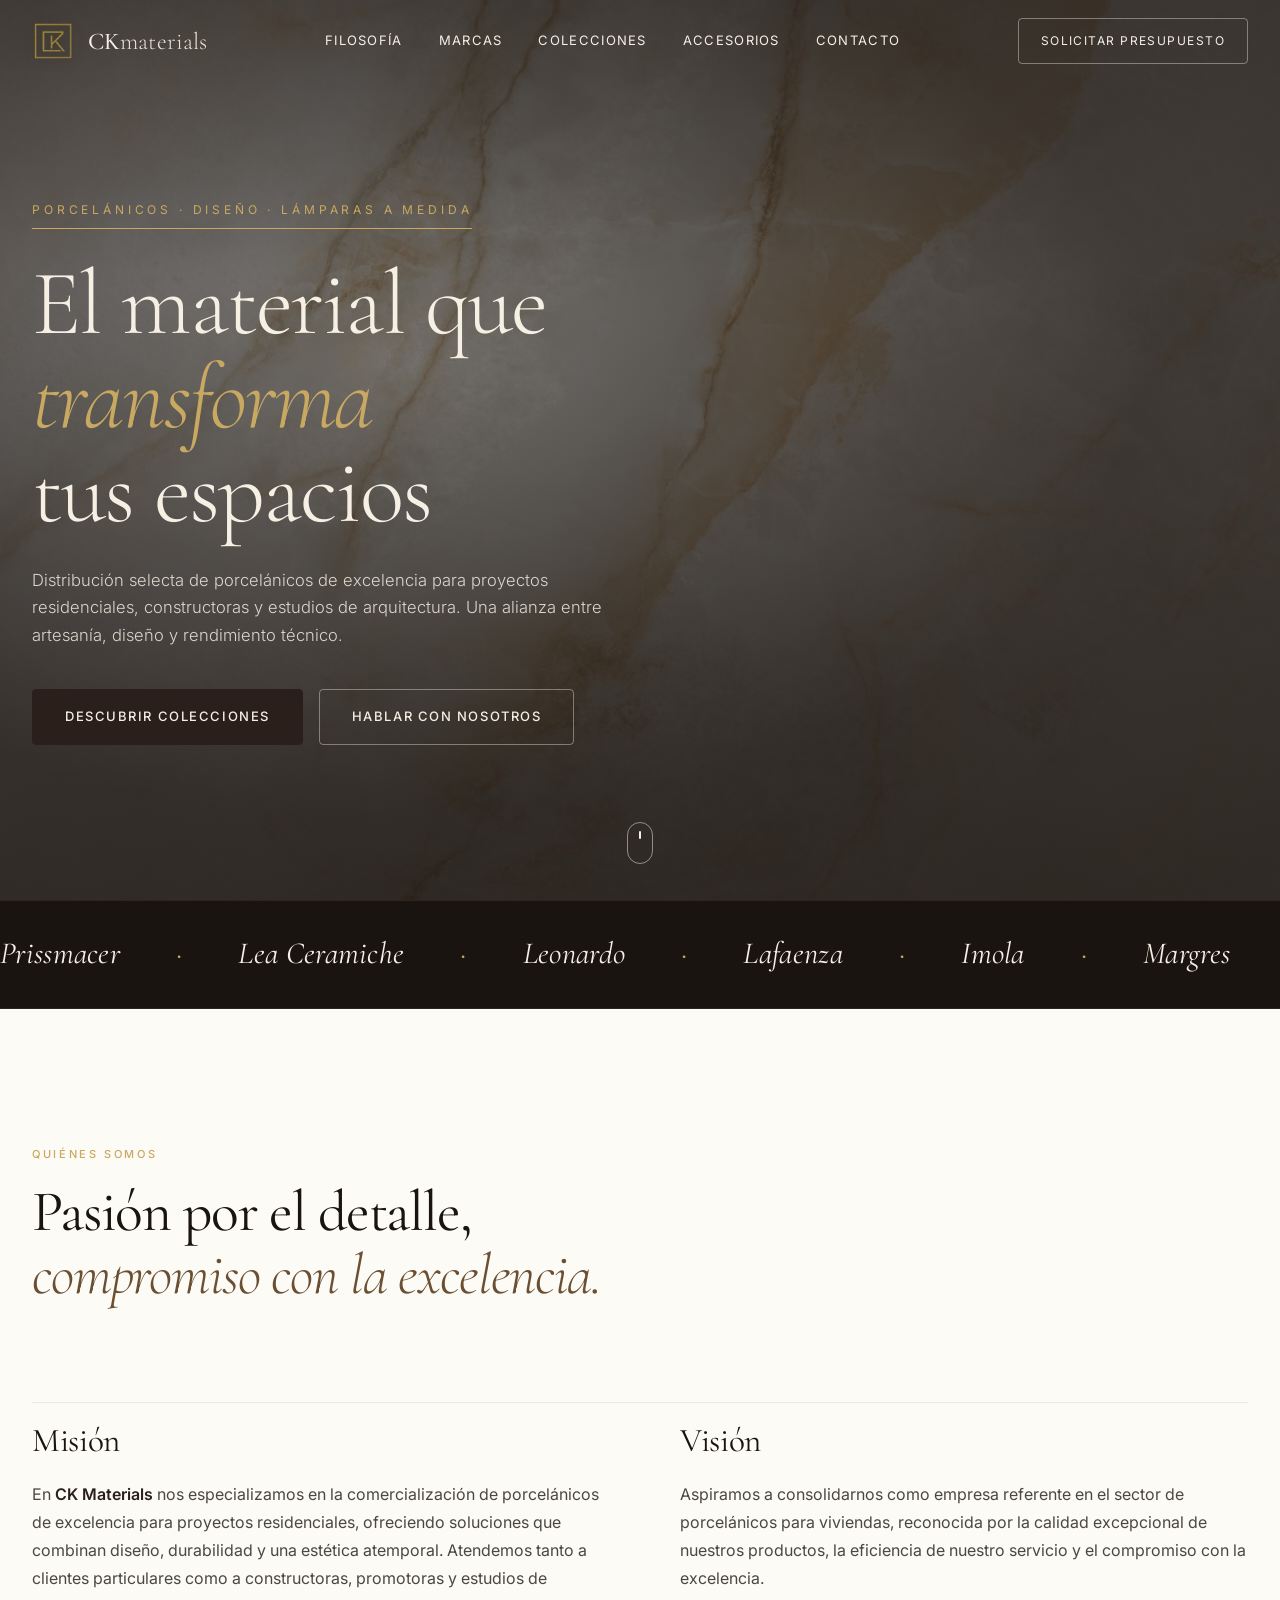
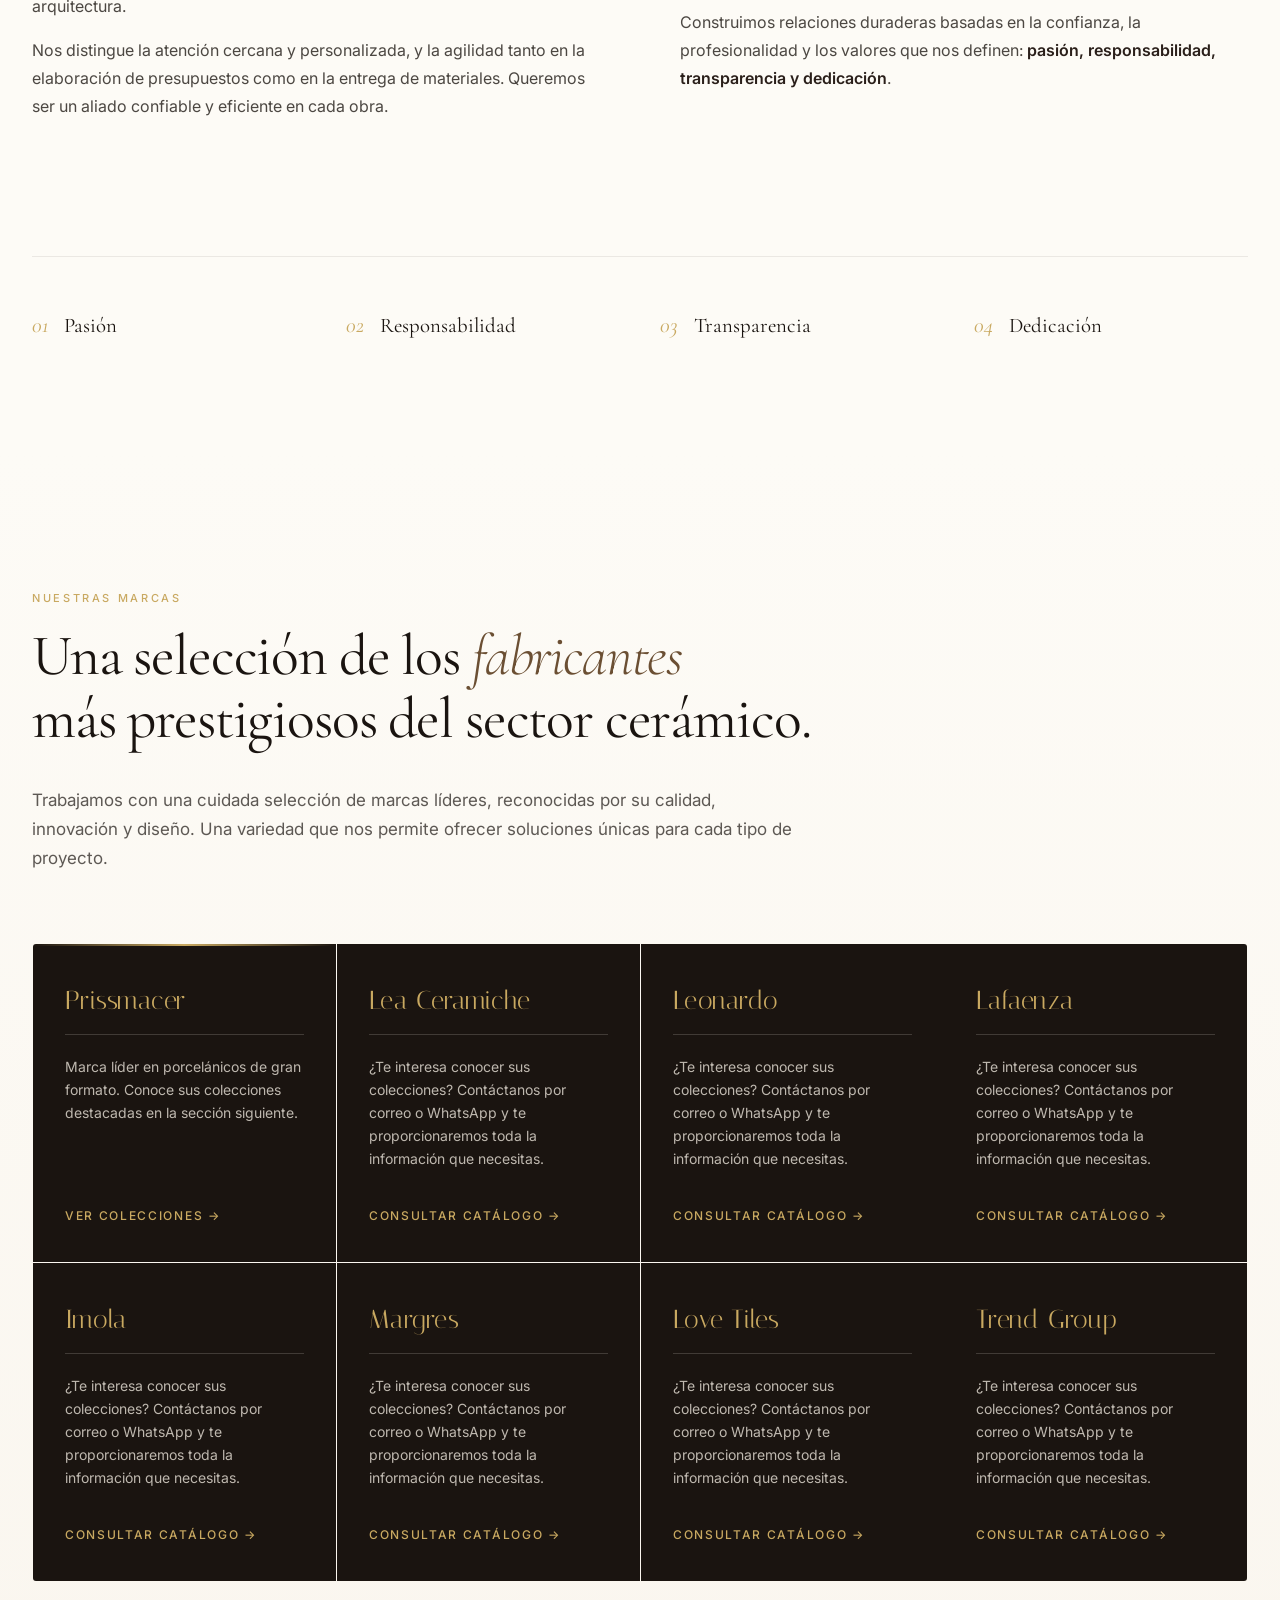
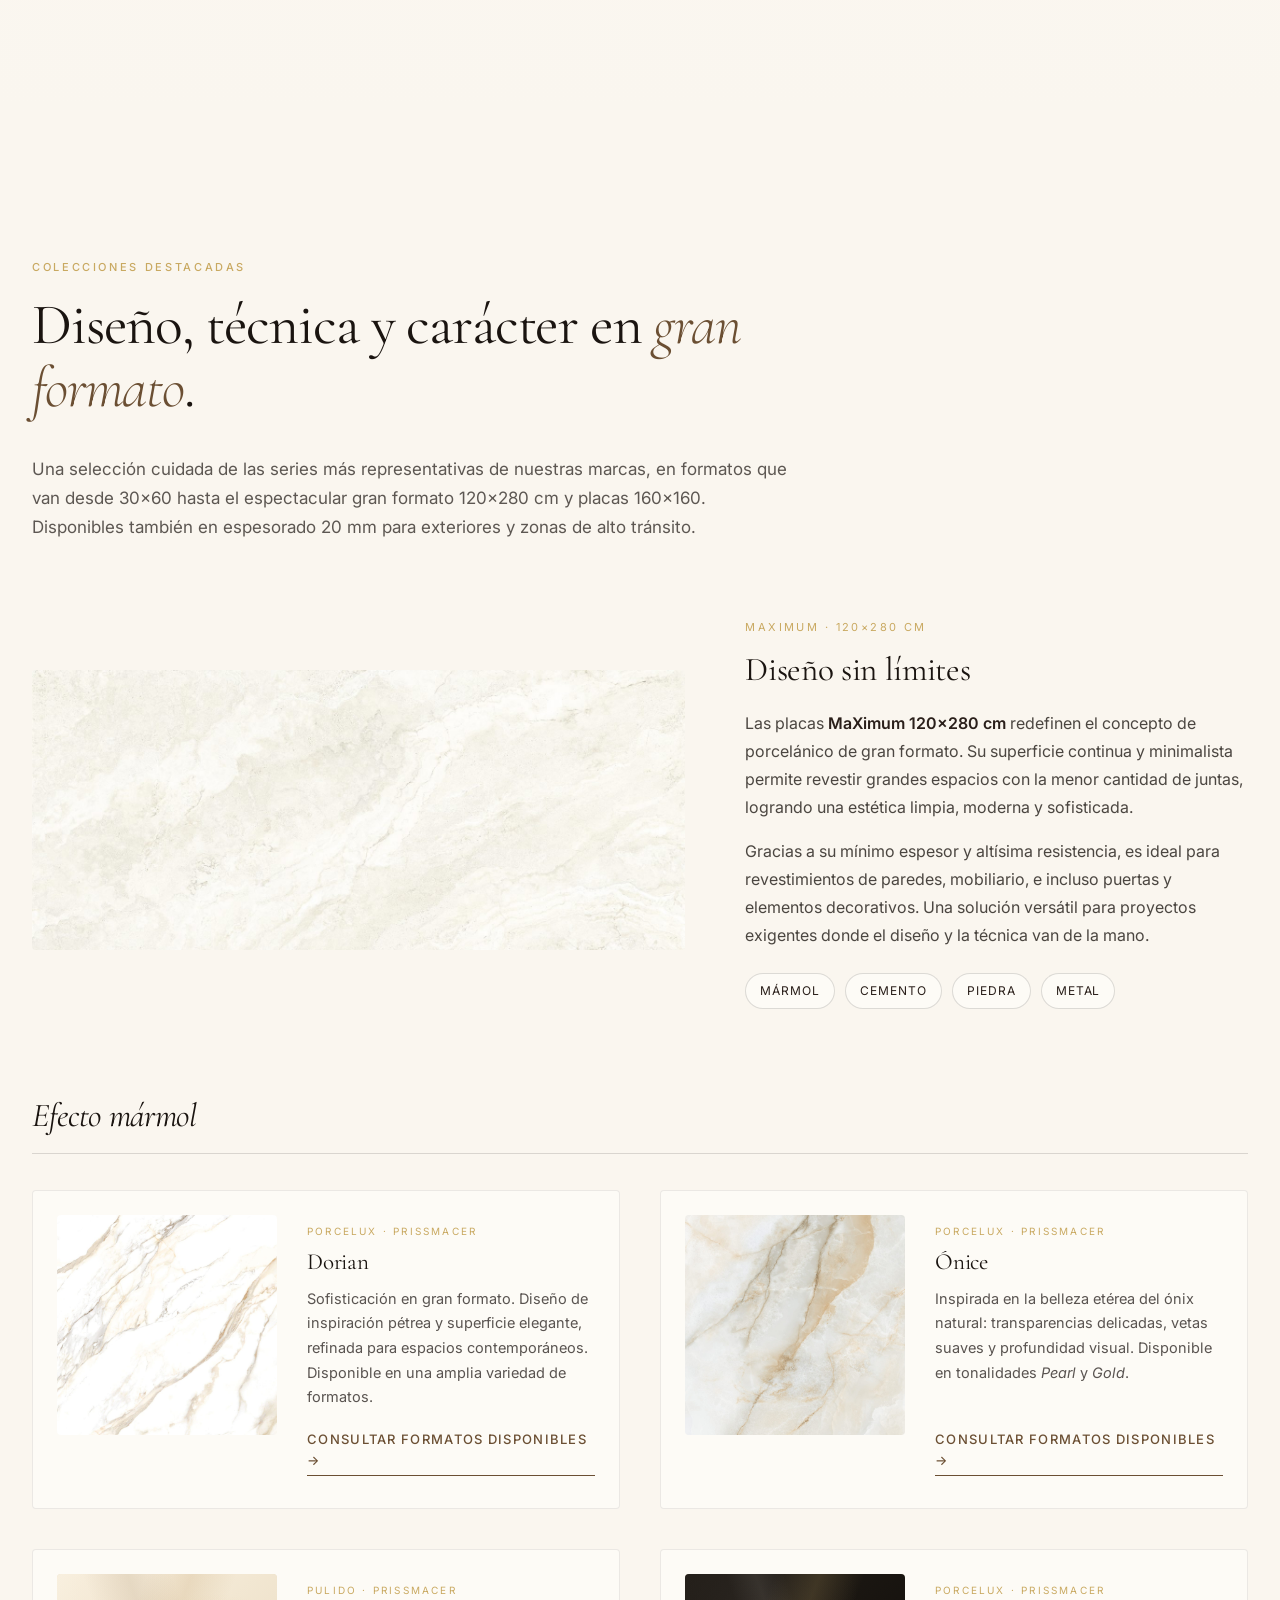
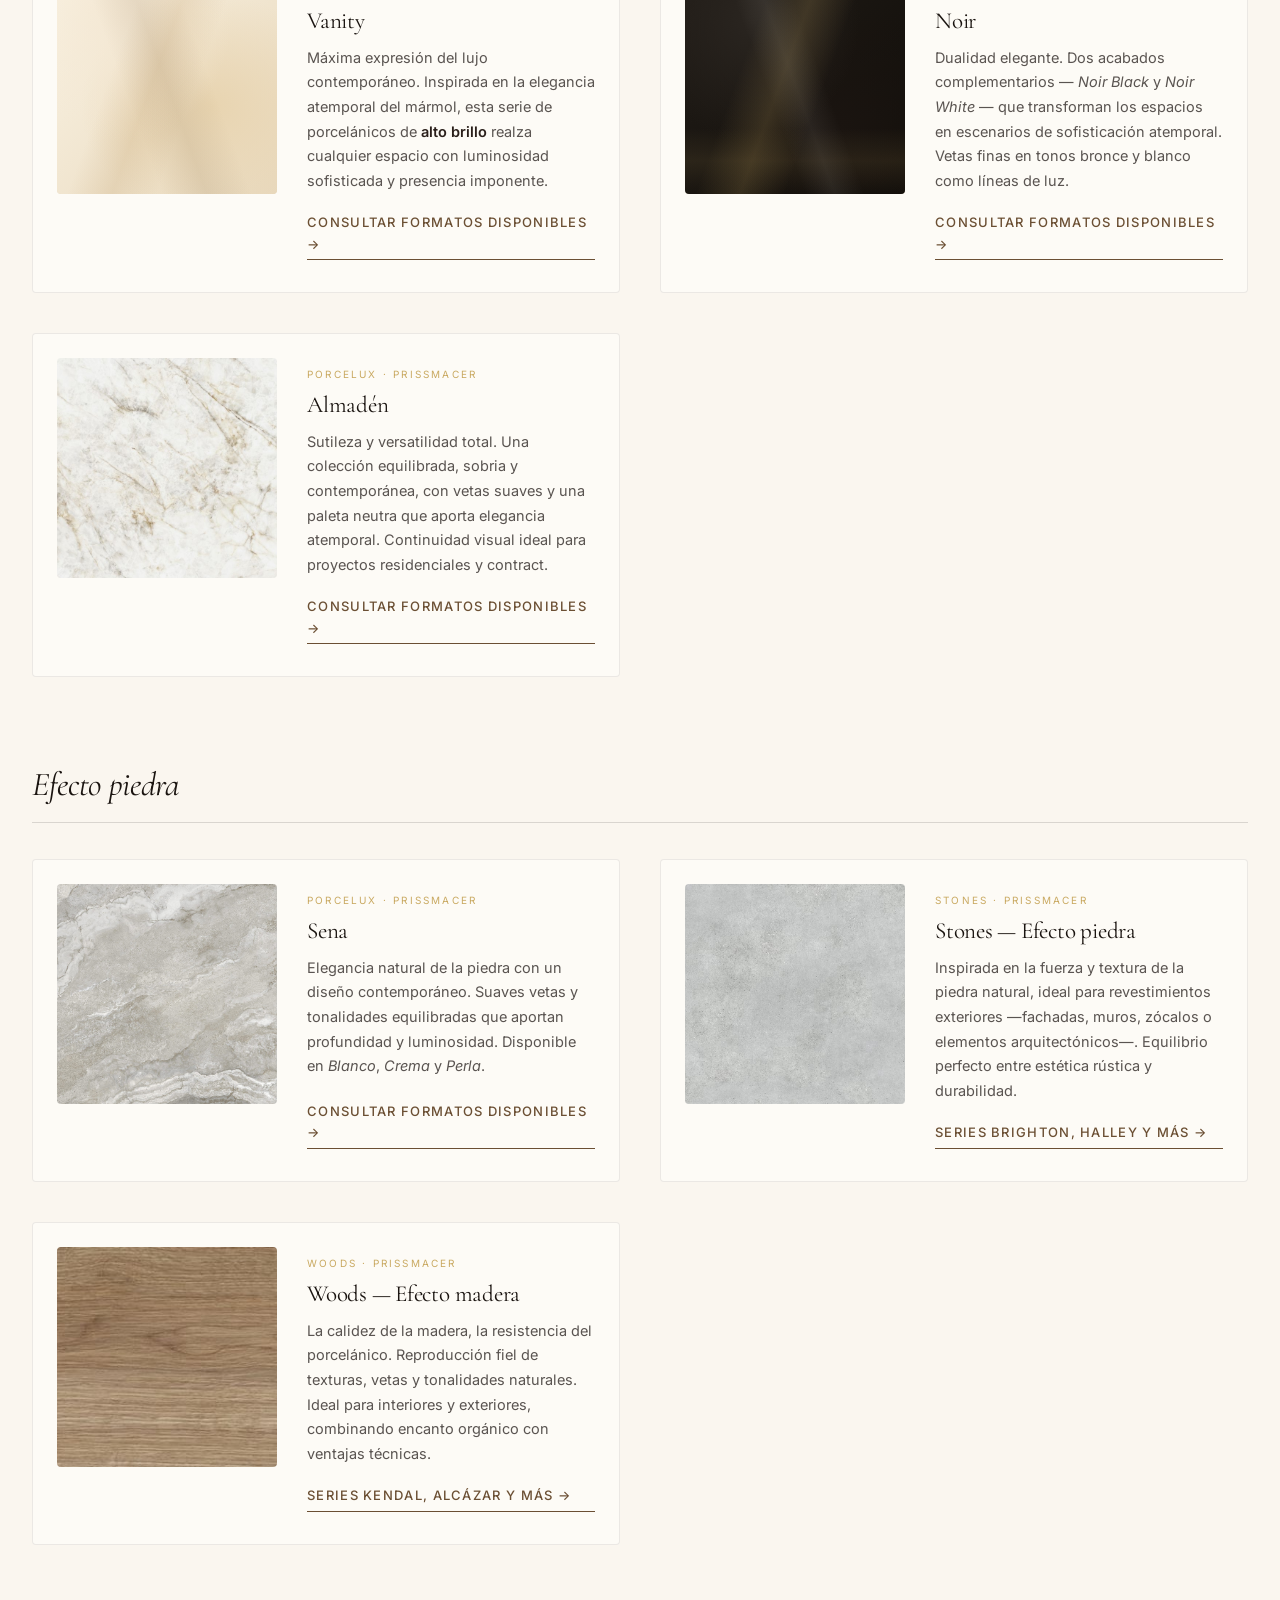
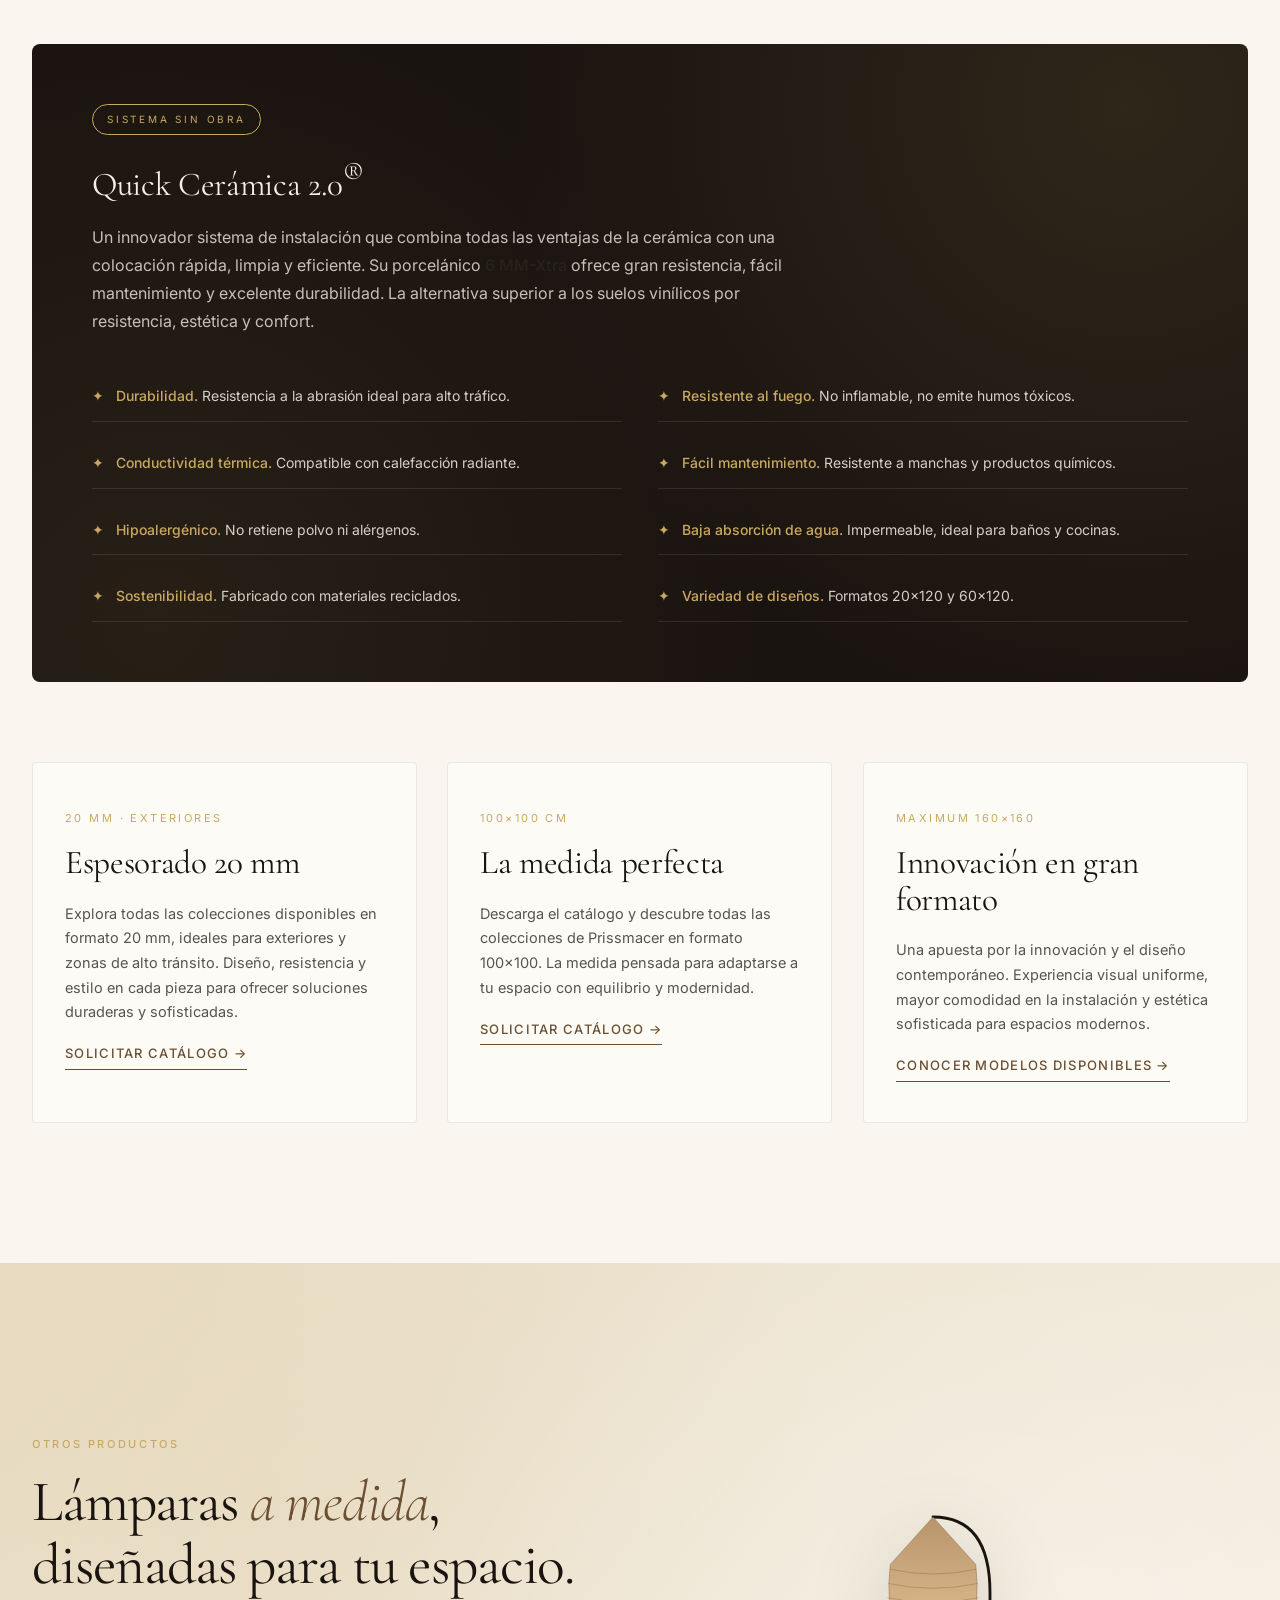
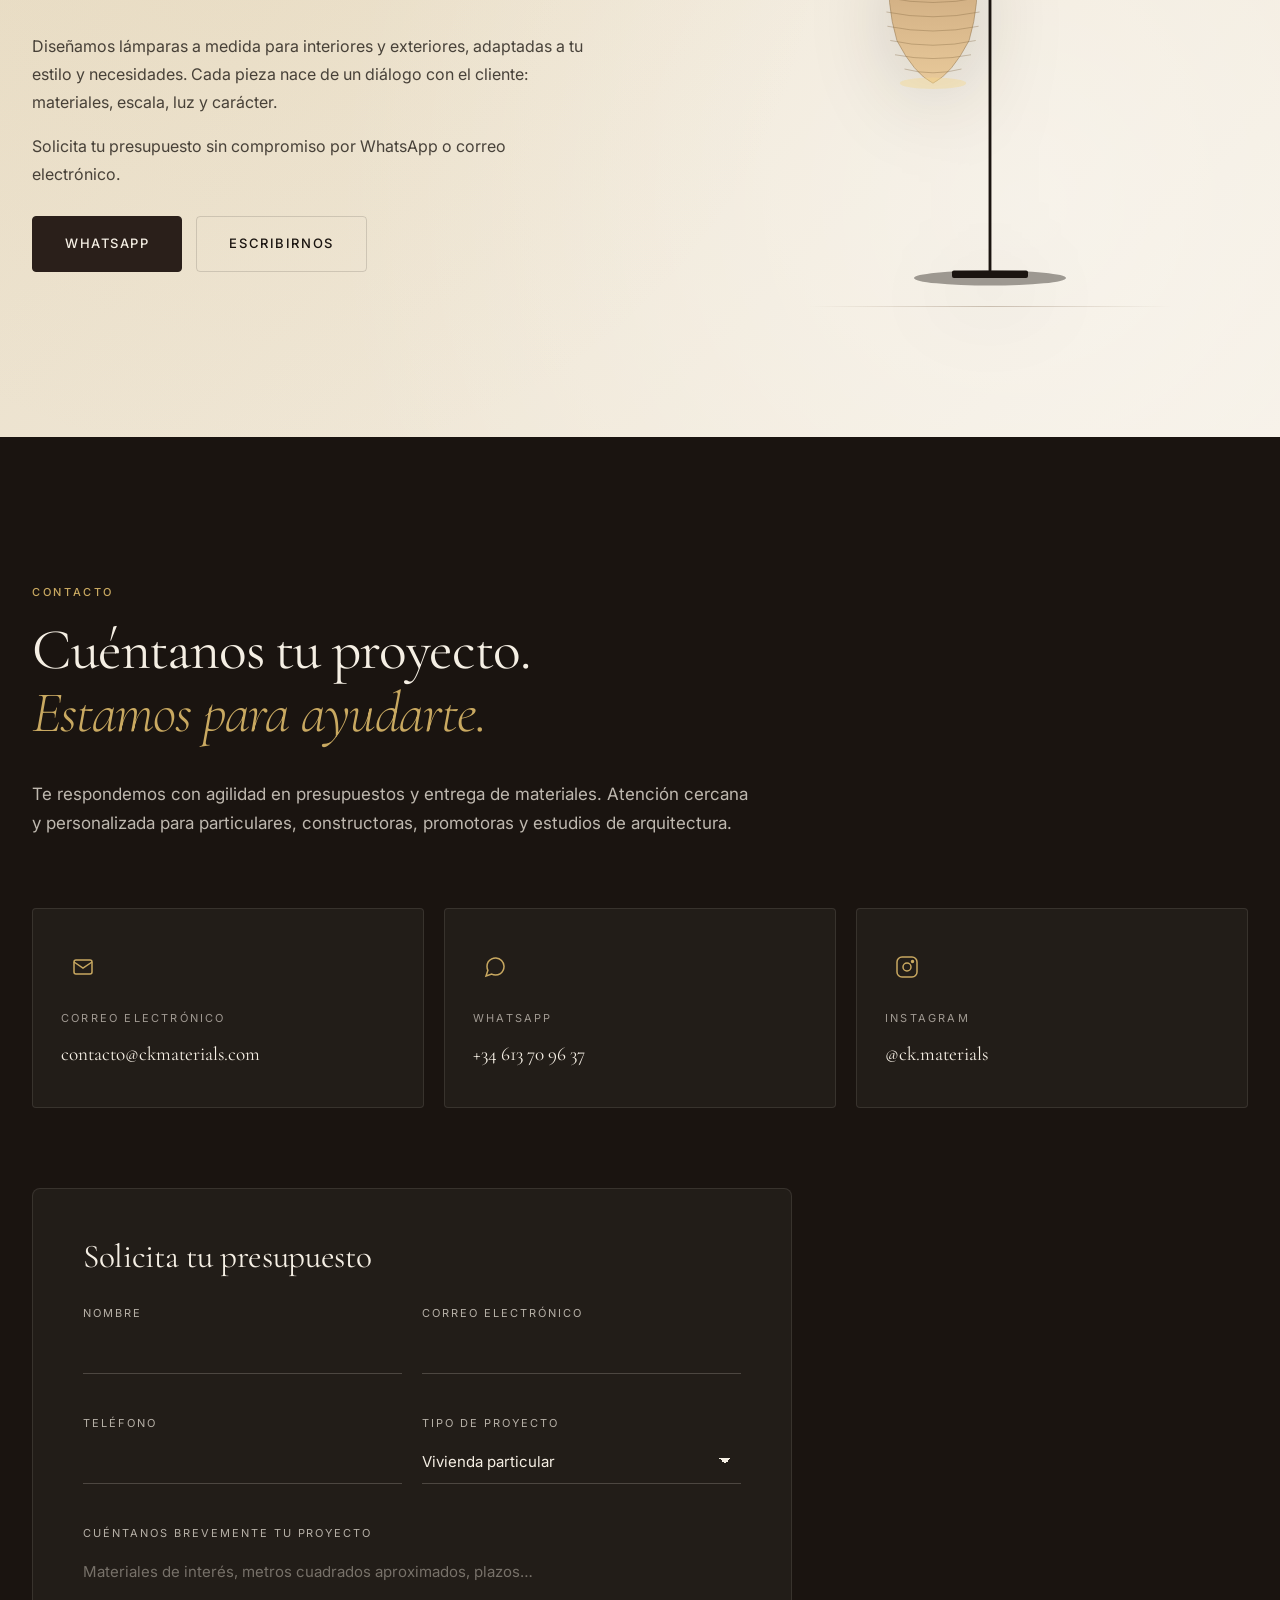
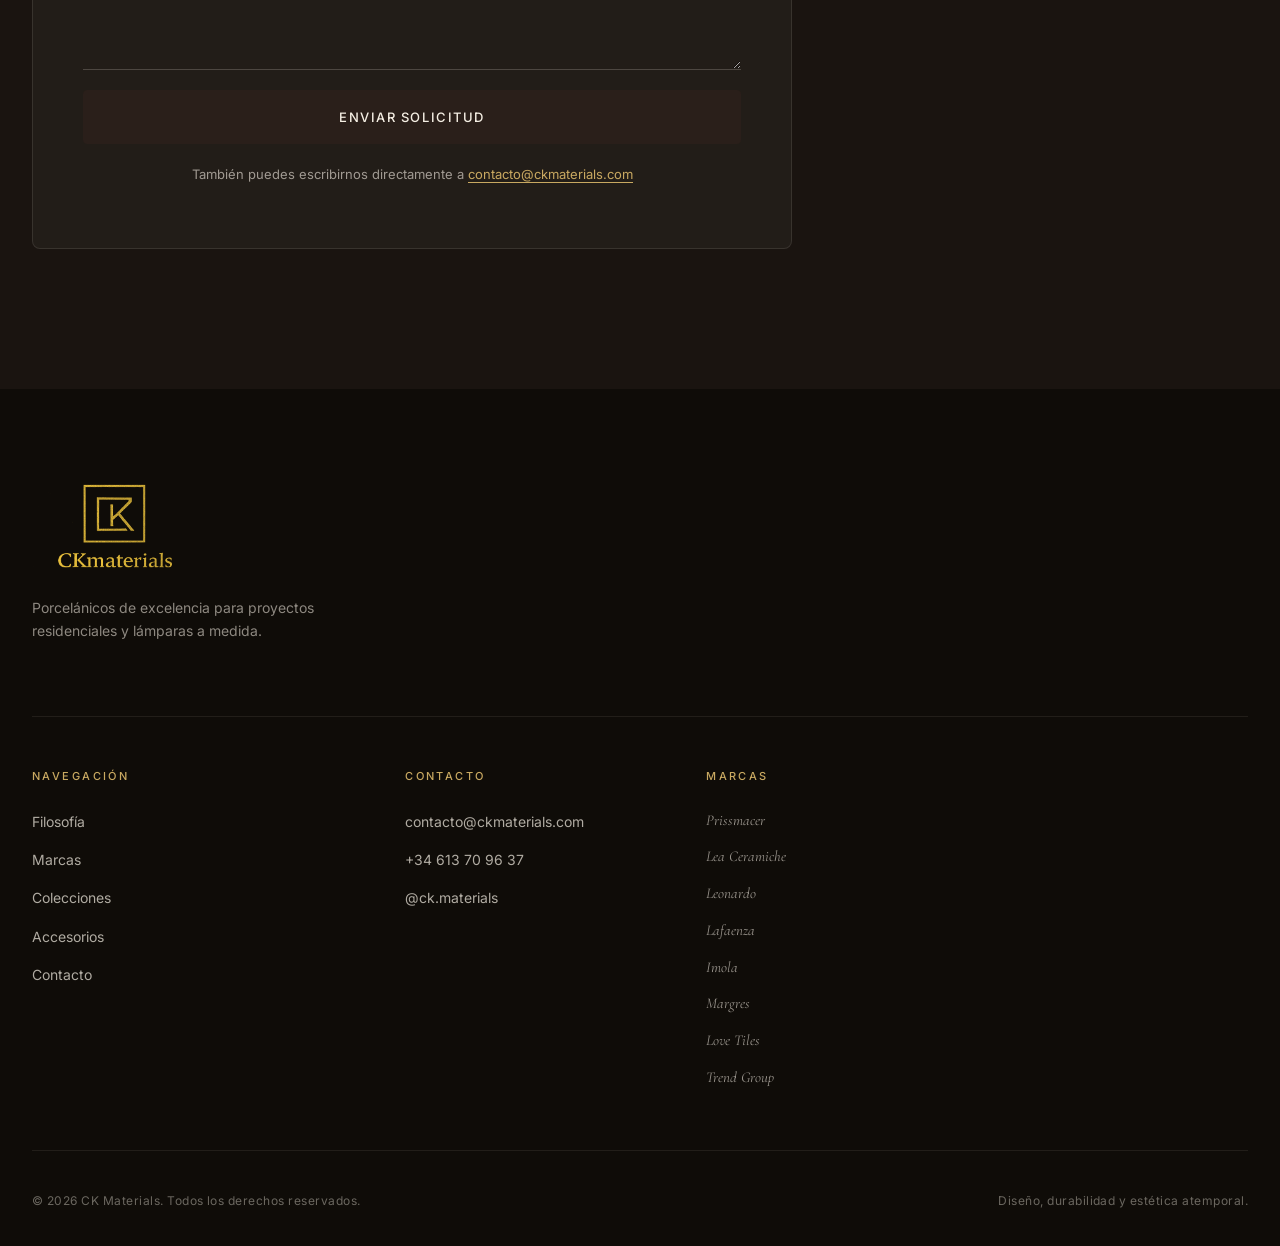
==== commit b1de66ae: "Replace format chips with 'consult by email' CTAs across collection cards" ====
--- a/index.html
+++ b/index.html
@@ -235,11 +235,9 @@
             <h4 class="h4">Dorian</h4>
             <p>
               Sofisticación en gran formato. Diseño de inspiración pétrea y superficie elegante, refinada
-              para espacios contemporáneos. Disponible desde 30×60 hasta 120×120.
-            </p>
-            <div class="formats">
-              <span>30×60</span><span>60×60</span><span>60×120</span><span>75×150</span><span>90×90</span><span>120×120</span>
-            </div>
+              para espacios contemporáneos. Disponible en una amplia variedad de formatos.
+            </p>
+            <a href="#contact" class="link-arrow">Consultar formatos disponibles →</a>
           </div>
         </article>
 
@@ -254,9 +252,7 @@
               Inspirada en la belleza etérea del ónix natural: transparencias delicadas, vetas suaves y
               profundidad visual. Disponible en tonalidades <em>Pearl</em> y <em>Gold</em>.
             </p>
-            <div class="formats">
-              <span>60×60</span><span>60×120</span><span>90×90</span><span>120×120</span>
-            </div>
+            <a href="#contact" class="link-arrow">Consultar formatos disponibles →</a>
           </div>
         </article>
 
@@ -304,9 +300,7 @@
               suaves y una paleta neutra que aporta elegancia atemporal. Continuidad visual ideal para
               proyectos residenciales y contract.
             </p>
-            <div class="formats">
-              <span>30×60</span><span>60×60</span><span>60×120</span><span>120×280</span><span>160×160</span>
-            </div>
+            <a href="#contact" class="link-arrow">Consultar formatos disponibles →</a>
           </div>
         </article>
       </div>
@@ -326,9 +320,7 @@
               equilibradas que aportan profundidad y luminosidad. Disponible en <em>Blanco</em>,
               <em>Crema</em> y <em>Perla</em>.
             </p>
-            <div class="formats">
-              <span>30×60</span><span>60×60</span><span>60×120</span><span>75×150</span><span>90×90</span><span>120×120</span><span>120×280</span><span>160×160</span>
-            </div>
+            <a href="#contact" class="link-arrow">Consultar formatos disponibles →</a>
           </div>
         </article>
 
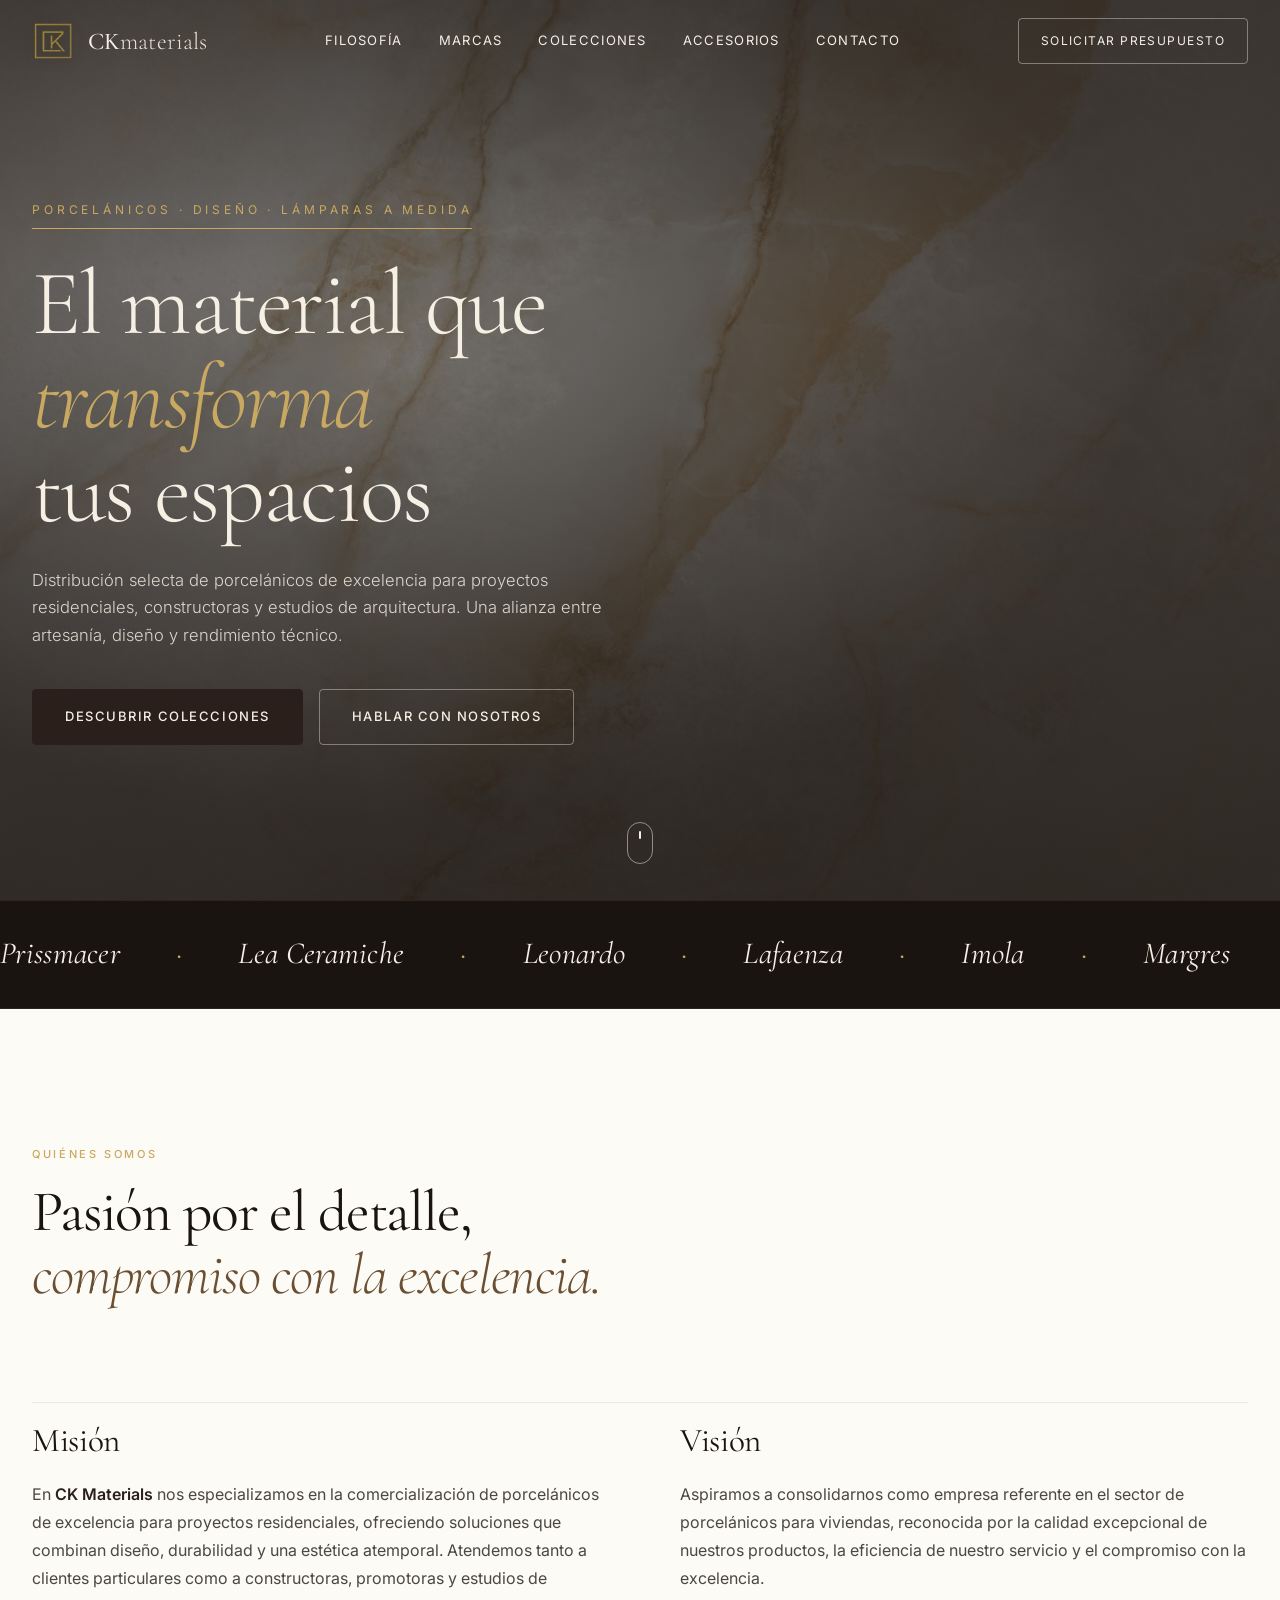
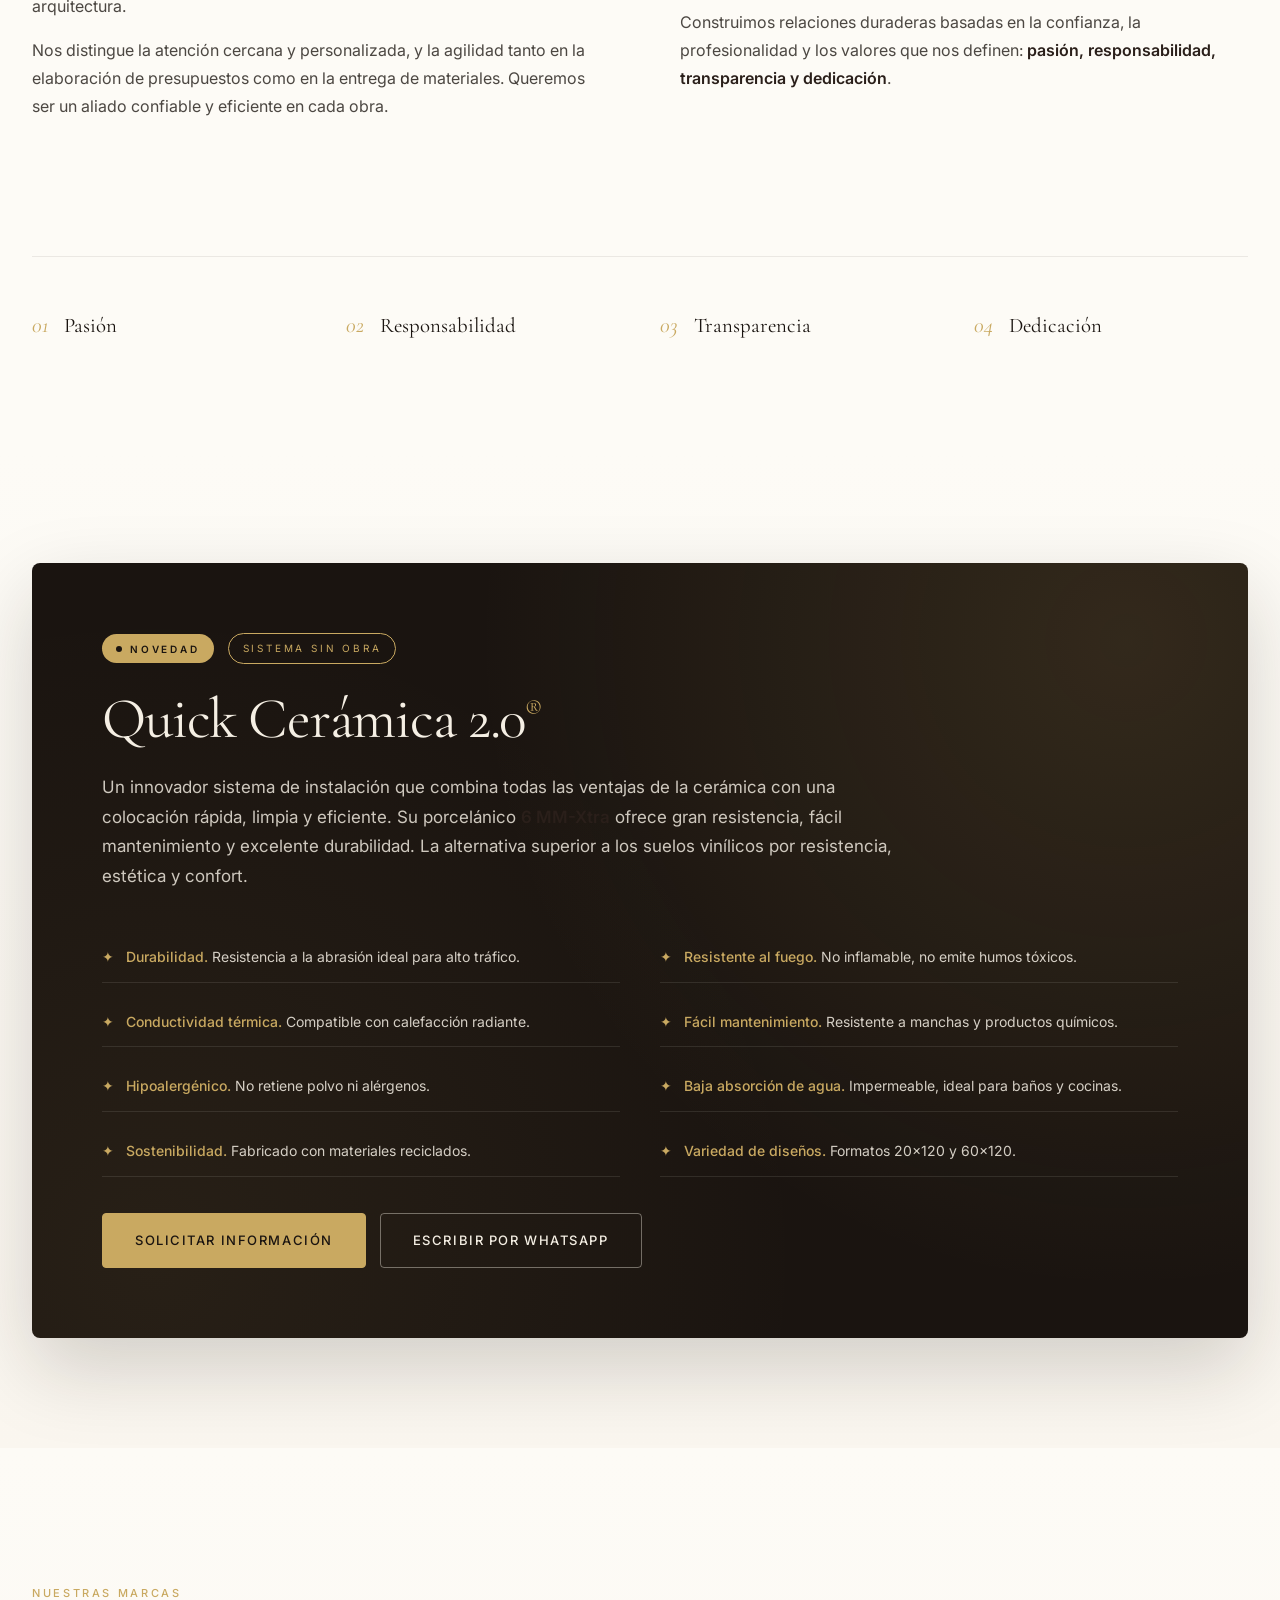
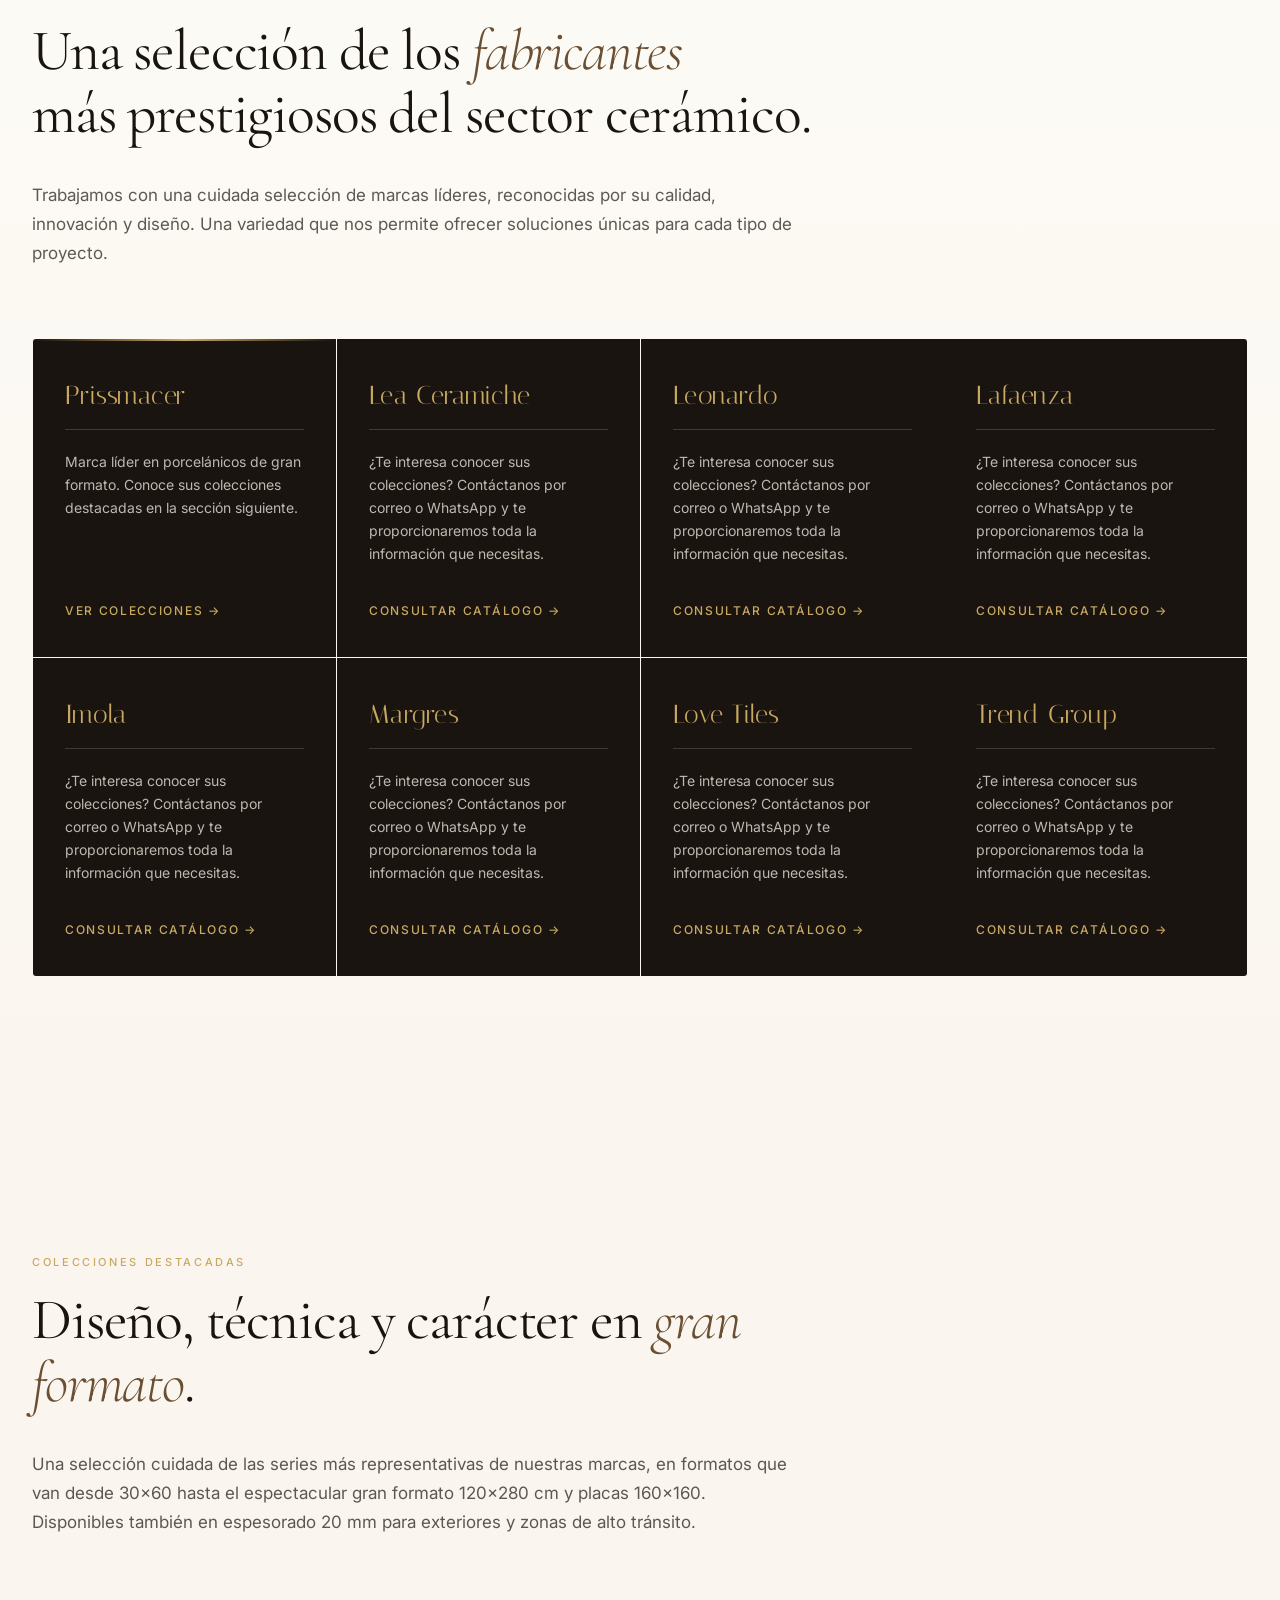
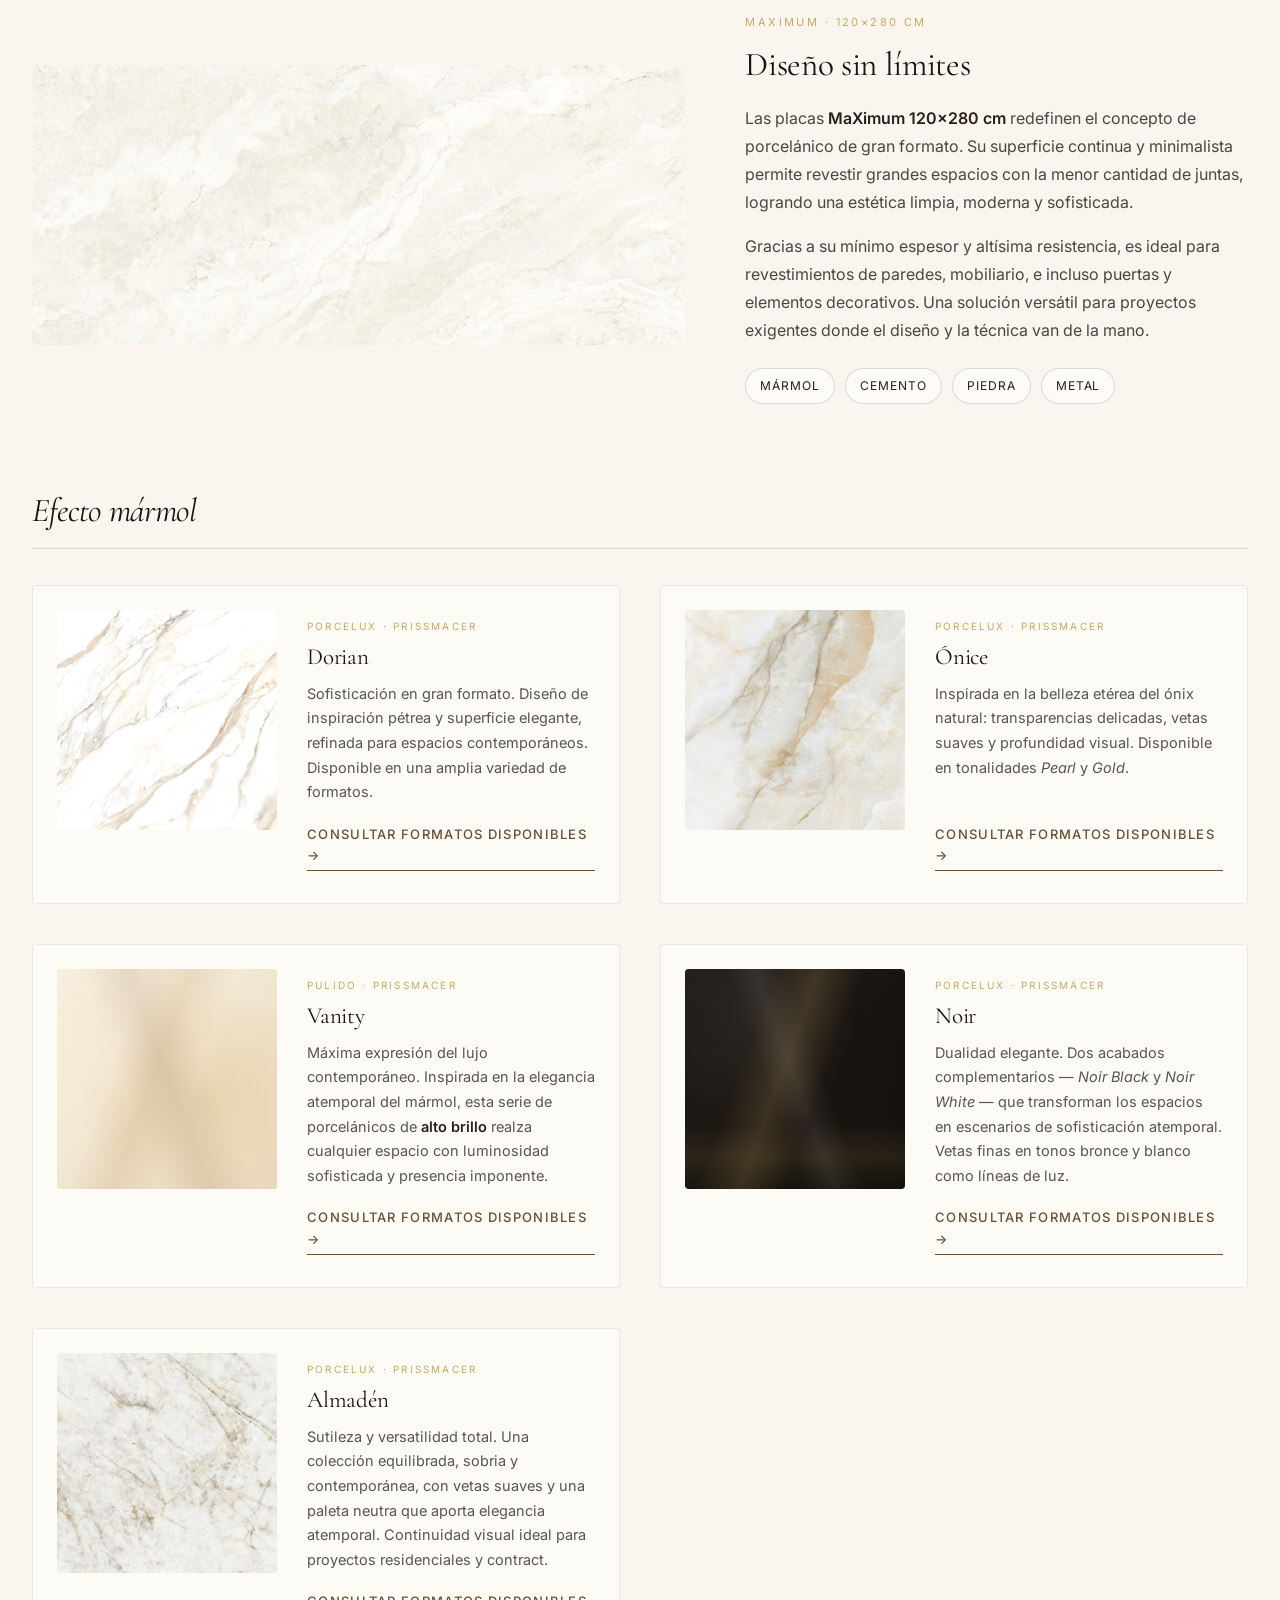
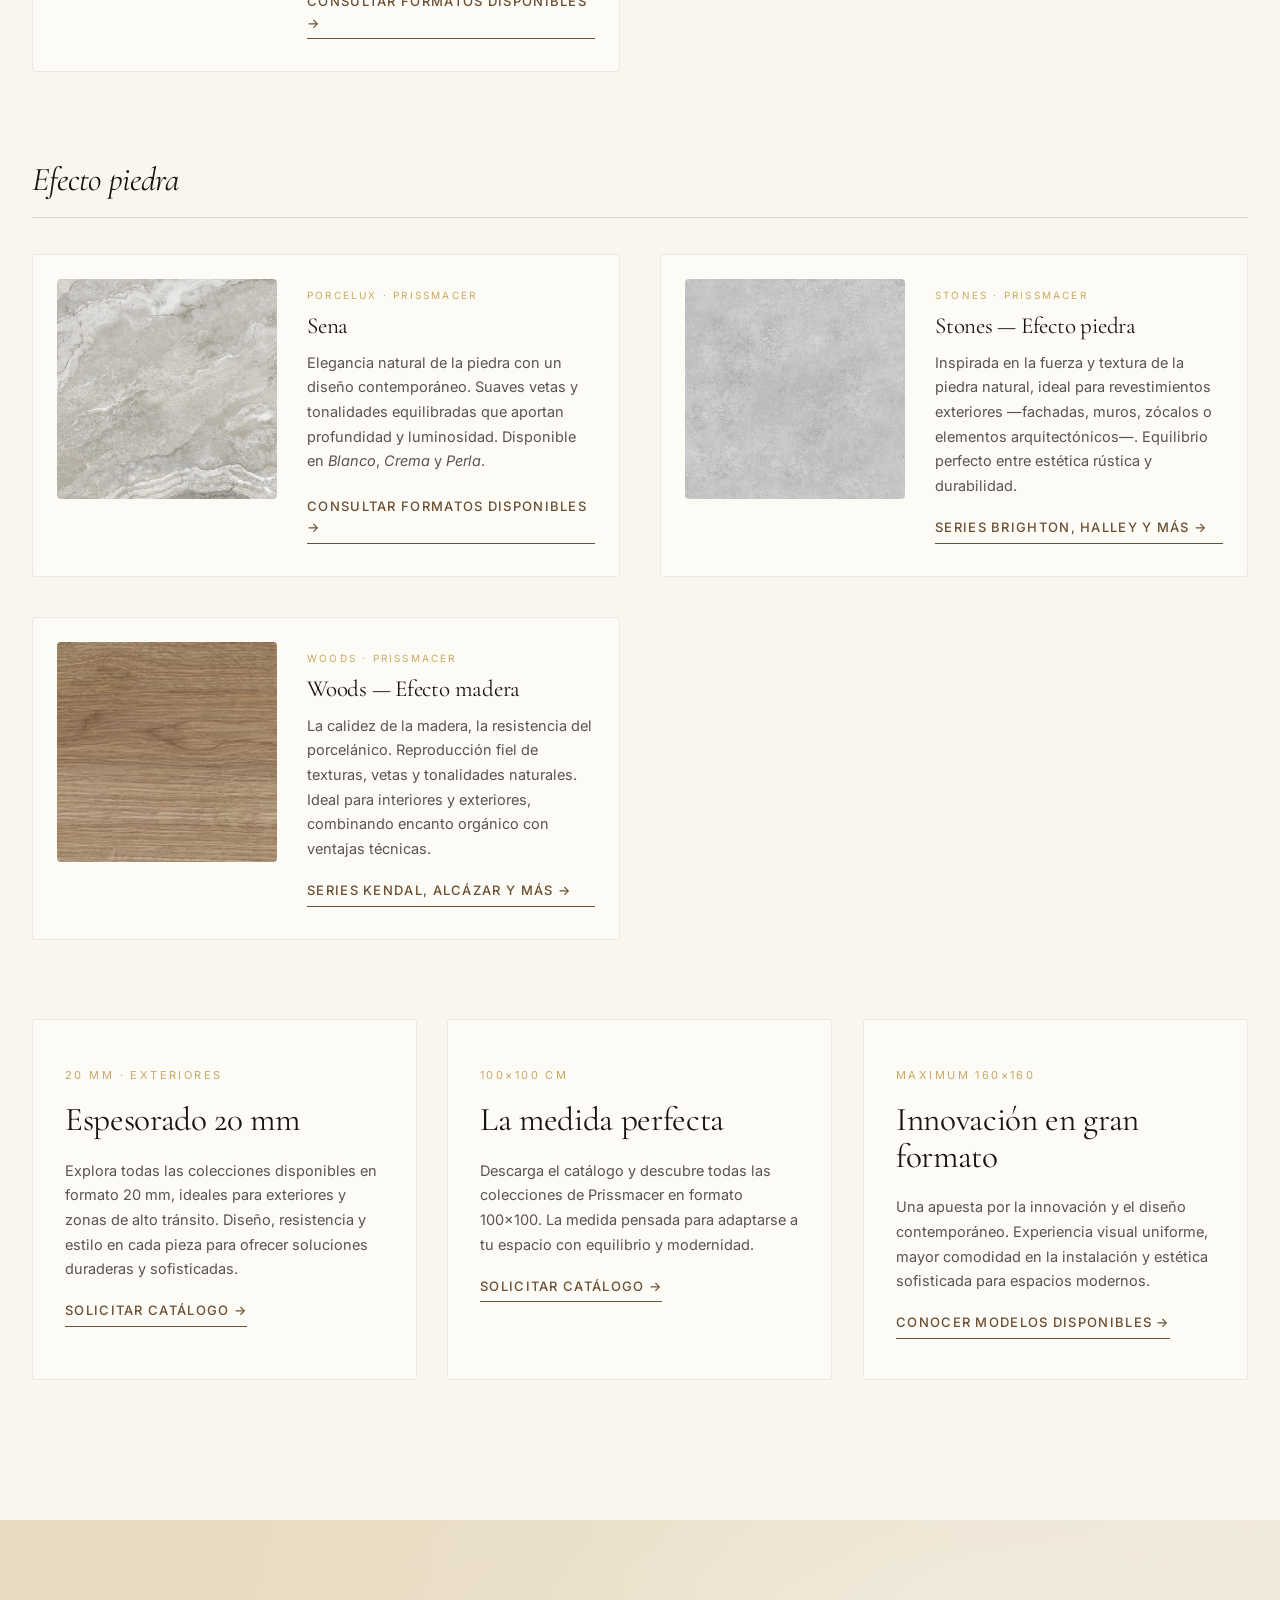
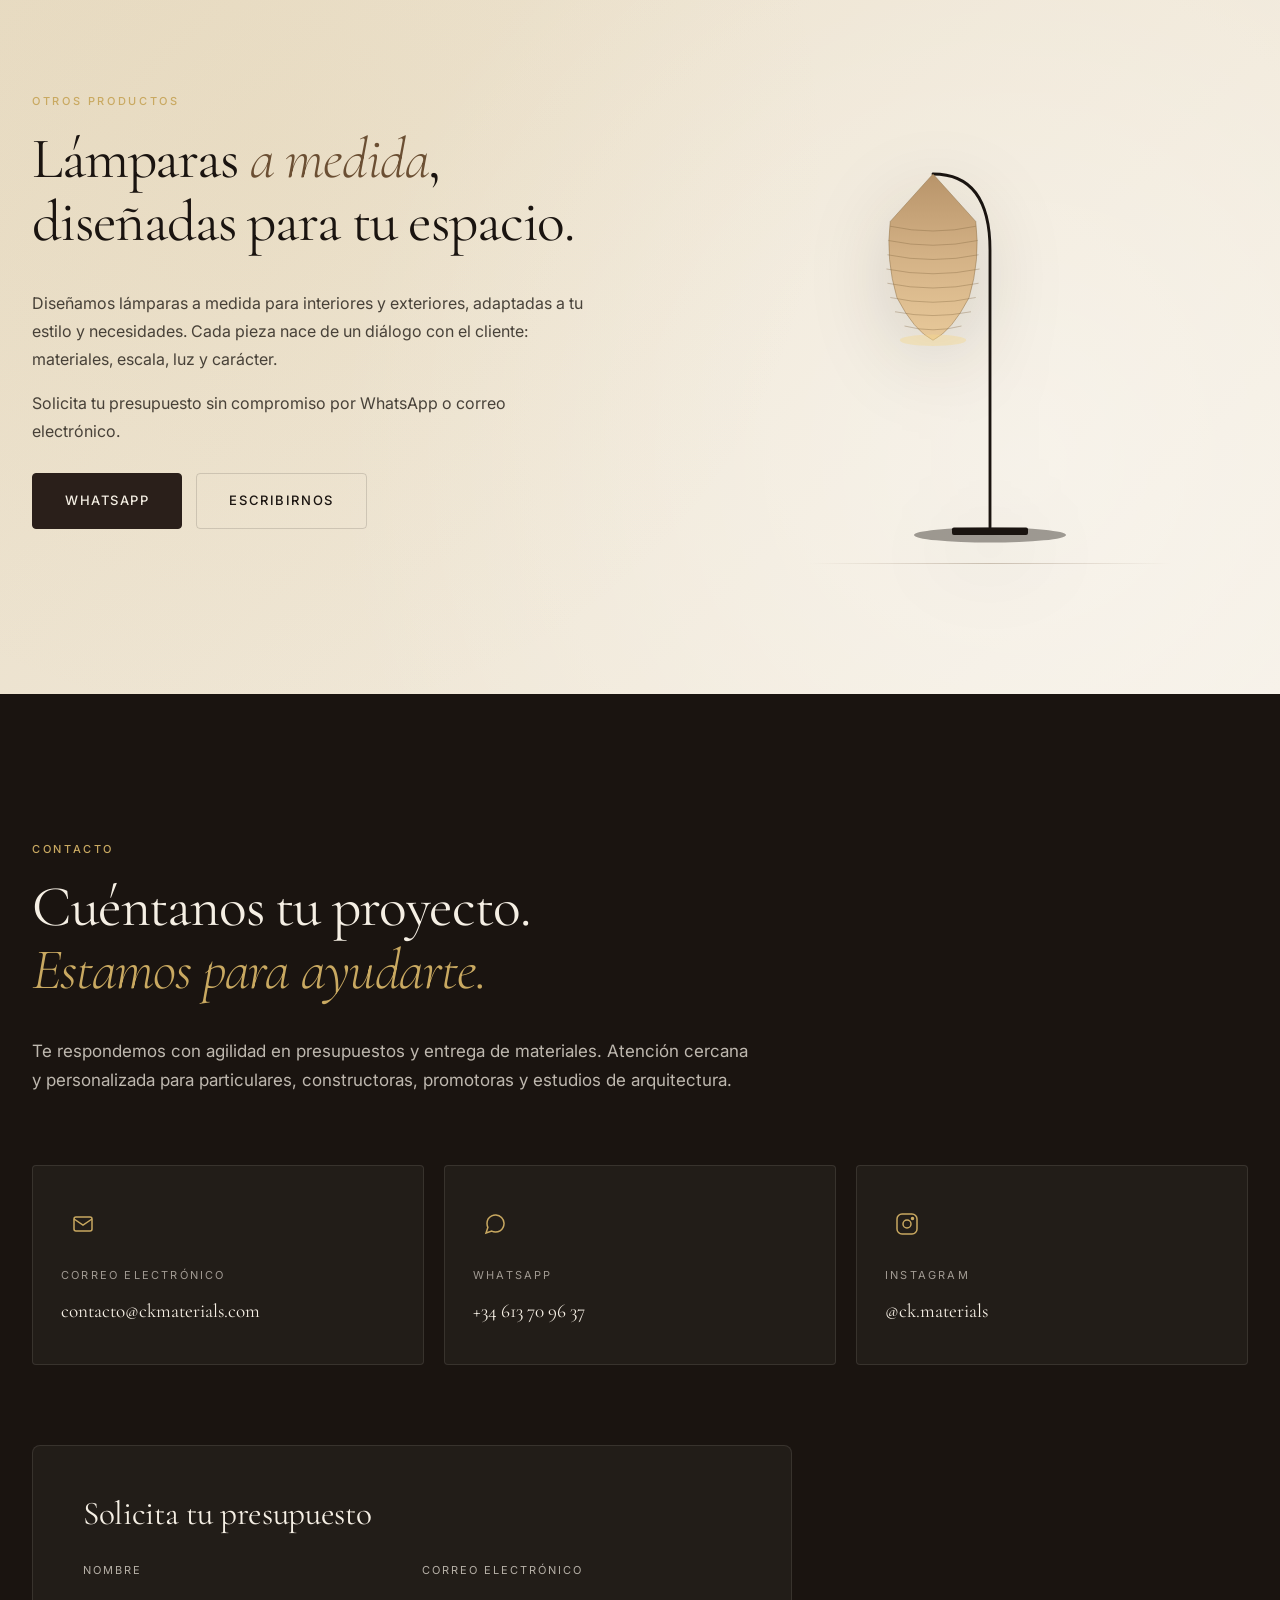
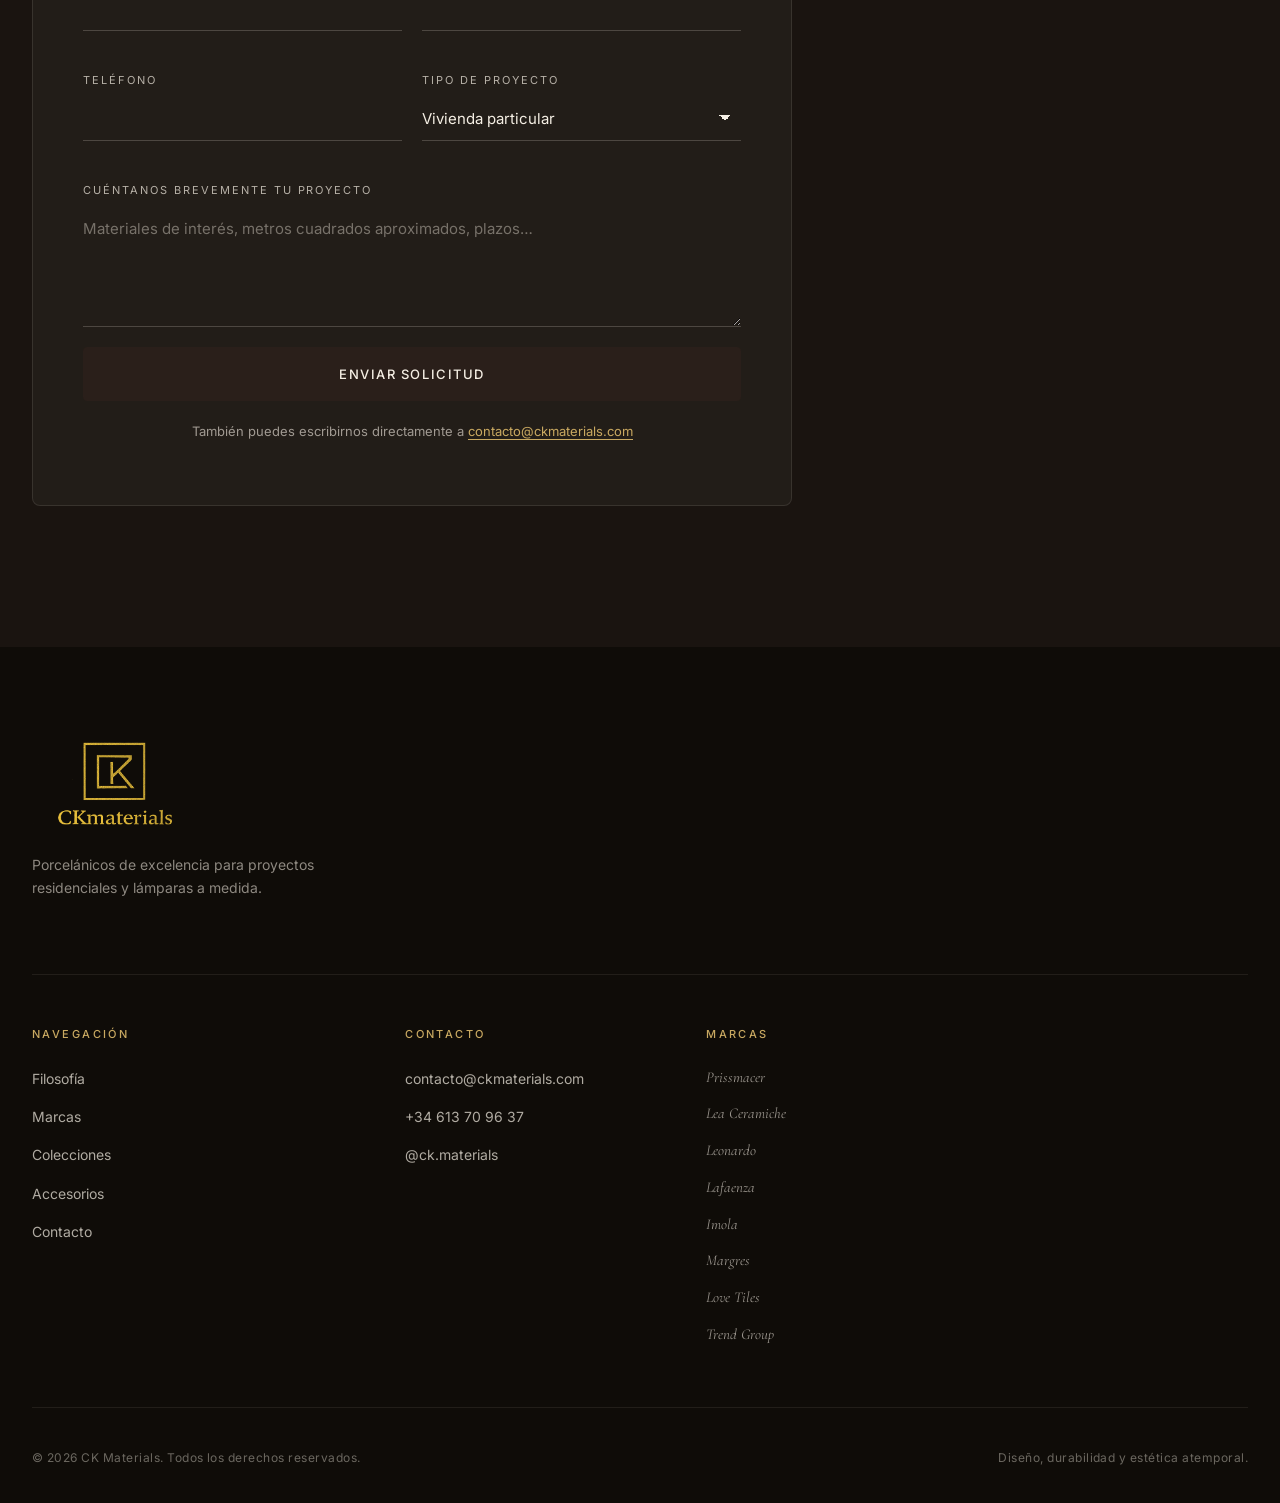
==== commit 73a8e739: "Promote Quick Cerámica 2.0 to a featured section above the fold Move the block out of the collection" ====
--- a/index.html
+++ b/index.html
@@ -125,6 +125,39 @@
     </div>
   </section>
 
+  <!-- ===== FEATURED PRODUCT · QUICK 2.0 ===== -->
+  <section class="featured-product" id="quick">
+    <div class="container">
+      <article class="quick reveal">
+        <div class="quick__head">
+          <span class="quick__new">Novedad</span>
+          <div class="quick__badge">Sistema sin obra</div>
+        </div>
+        <h2 class="h2">Quick Cerámica 2.0<sup>®</sup></h2>
+        <p class="quick__lede">
+          Un innovador sistema de instalación que combina todas las ventajas de la cerámica con una
+          colocación rápida, limpia y eficiente. Su porcelánico <strong>6&nbsp;MM-Xtra</strong> ofrece
+          gran resistencia, fácil mantenimiento y excelente durabilidad. La alternativa superior a los
+          suelos vinílicos por resistencia, estética y confort.
+        </p>
+        <ul class="quick__list">
+          <li><span class="quick__icon">✦</span><div><strong>Durabilidad.</strong> Resistencia a la abrasión ideal para alto tráfico.</div></li>
+          <li><span class="quick__icon">✦</span><div><strong>Resistente al fuego.</strong> No inflamable, no emite humos tóxicos.</div></li>
+          <li><span class="quick__icon">✦</span><div><strong>Conductividad térmica.</strong> Compatible con calefacción radiante.</div></li>
+          <li><span class="quick__icon">✦</span><div><strong>Fácil mantenimiento.</strong> Resistente a manchas y productos químicos.</div></li>
+          <li><span class="quick__icon">✦</span><div><strong>Hipoalergénico.</strong> No retiene polvo ni alérgenos.</div></li>
+          <li><span class="quick__icon">✦</span><div><strong>Baja absorción de agua.</strong> Impermeable, ideal para baños y cocinas.</div></li>
+          <li><span class="quick__icon">✦</span><div><strong>Sostenibilidad.</strong> Fabricado con materiales reciclados.</div></li>
+          <li><span class="quick__icon">✦</span><div><strong>Variedad de diseños.</strong> Formatos 20×120 y 60×120.</div></li>
+        </ul>
+        <div class="quick__actions">
+          <a href="#contact" class="btn btn--gold">Solicitar información</a>
+          <a href="https://wa.me/34613709637" target="_blank" rel="noopener" class="btn btn--ghost">Escribir por WhatsApp</a>
+        </div>
+      </article>
+    </div>
+  </section>
+
   <!-- ===== BRANDS ===== -->
   <section class="brands" id="brands">
     <div class="container">
@@ -356,28 +389,6 @@
           </div>
         </article>
       </div>
-
-      <!-- Quick 2.0 callout -->
-      <article class="quick reveal">
-        <div class="quick__badge">Sistema sin obra</div>
-        <h3 class="h3">Quick Cerámica 2.0<sup>®</sup></h3>
-        <p class="quick__lede">
-          Un innovador sistema de instalación que combina todas las ventajas de la cerámica con una
-          colocación rápida, limpia y eficiente. Su porcelánico <strong>6 MM-Xtra</strong> ofrece gran
-          resistencia, fácil mantenimiento y excelente durabilidad. La alternativa superior a los suelos
-          vinílicos por resistencia, estética y confort.
-        </p>
-        <ul class="quick__list">
-          <li><span class="quick__icon">✦</span><div><strong>Durabilidad.</strong> Resistencia a la abrasión ideal para alto tráfico.</div></li>
-          <li><span class="quick__icon">✦</span><div><strong>Resistente al fuego.</strong> No inflamable, no emite humos tóxicos.</div></li>
-          <li><span class="quick__icon">✦</span><div><strong>Conductividad térmica.</strong> Compatible con calefacción radiante.</div></li>
-          <li><span class="quick__icon">✦</span><div><strong>Fácil mantenimiento.</strong> Resistente a manchas y productos químicos.</div></li>
-          <li><span class="quick__icon">✦</span><div><strong>Hipoalergénico.</strong> No retiene polvo ni alérgenos.</div></li>
-          <li><span class="quick__icon">✦</span><div><strong>Baja absorción de agua.</strong> Impermeable, ideal para baños y cocinas.</div></li>
-          <li><span class="quick__icon">✦</span><div><strong>Sostenibilidad.</strong> Fabricado con materiales reciclados.</div></li>
-          <li><span class="quick__icon">✦</span><div><strong>Variedad de diseños.</strong> Formatos 20×120 y 60×120.</div></li>
-        </ul>
-      </article>
 
       <!-- 20mm / 100x100 callouts -->
       <div class="callouts">
--- a/styles.css
+++ b/styles.css
@@ -726,24 +726,63 @@
     linear-gradient(180deg, transparent 70%, rgba(201, 169, 97, 0.10) 85%, transparent 100%);
 }
 
-/* Quick 2.0 */
+/* ===========================================================
+   Featured product — Quick 2.0
+   =========================================================== */
+.featured-product {
+  padding: 110px 0;
+  background: linear-gradient(180deg, var(--c-paper) 0%, var(--c-ivory) 100%);
+}
 .quick {
-  margin: 100px 0 30px;
-  padding: 60px;
+  padding: 70px;
   background: var(--c-ink);
   color: var(--c-cream);
   border-radius: var(--r-lg);
   position: relative;
   overflow: hidden;
+  box-shadow: 0 30px 80px rgba(26, 20, 16, 0.18);
 }
 .quick::before {
   content: '';
   position: absolute;
   inset: 0;
   background:
-    radial-gradient(circle at 90% 10%, rgba(201, 169, 97, 0.12), transparent 50%),
+    radial-gradient(circle at 90% 10%, rgba(201, 169, 97, 0.14), transparent 50%),
     radial-gradient(circle at 10% 90%, rgba(201, 169, 97, 0.08), transparent 50%);
   pointer-events: none;
+}
+.quick__head {
+  display: flex;
+  align-items: center;
+  gap: 14px;
+  flex-wrap: wrap;
+  margin-bottom: 24px;
+  position: relative;
+}
+.quick__new {
+  display: inline-flex;
+  align-items: center;
+  gap: 8px;
+  font-size: 10px;
+  letter-spacing: 0.28em;
+  text-transform: uppercase;
+  font-weight: 600;
+  color: var(--c-ink);
+  background: var(--c-gold);
+  padding: 7px 14px 6px;
+  border-radius: 999px;
+}
+.quick__new::before {
+  content: '';
+  width: 6px;
+  height: 6px;
+  background: var(--c-ink);
+  border-radius: 50%;
+  animation: pulse 1.8s var(--ease) infinite;
+}
+@keyframes pulse {
+  0%, 100% { opacity: 1; transform: scale(1); }
+  50% { opacity: 0.5; transform: scale(0.8); }
 }
 .quick__badge {
   display: inline-block;
@@ -753,24 +792,32 @@
   color: var(--c-gold);
   border: 1px solid var(--c-gold);
   padding: 6px 14px;
-  margin-bottom: 24px;
   border-radius: 999px;
 }
-.quick .h3 { color: var(--c-cream); position: relative; }
+.quick .h2 {
+  color: var(--c-cream);
+  position: relative;
+  margin-bottom: 22px;
+}
+.quick .h2 sup {
+  font-size: 0.4em;
+  color: var(--c-gold);
+  top: -1.2em;
+}
 .quick__lede {
-  font-size: 16px;
+  font-size: 17px;
   line-height: 1.75;
-  color: rgba(245, 239, 228, 0.78);
-  max-width: 70ch;
+  color: rgba(245, 239, 228, 0.82);
+  max-width: 72ch;
   position: relative;
 }
 .quick__list {
   list-style: none;
   padding: 0;
-  margin: 36px 0 0;
+  margin: 40px 0 36px;
   display: grid;
   grid-template-columns: repeat(2, 1fr);
-  gap: 16px 36px;
+  gap: 14px 40px;
   position: relative;
 }
 .quick__list li {
@@ -784,6 +831,25 @@
 }
 .quick__list strong { color: var(--c-gold); font-weight: 500; }
 .quick__icon { color: var(--c-gold); flex-shrink: 0; }
+.quick__actions {
+  display: flex;
+  gap: 14px;
+  flex-wrap: wrap;
+  position: relative;
+  margin-top: 20px;
+}
+.btn--gold {
+  background: var(--c-gold);
+  color: var(--c-ink);
+  border-color: var(--c-gold);
+}
+.btn--gold:hover {
+  background: var(--c-gold-soft);
+  border-color: var(--c-gold-soft);
+  color: var(--c-ink);
+  transform: translateY(-2px);
+  box-shadow: 0 10px 30px rgba(201, 169, 97, 0.3);
+}
 
 /* Callouts row */
 .callouts {
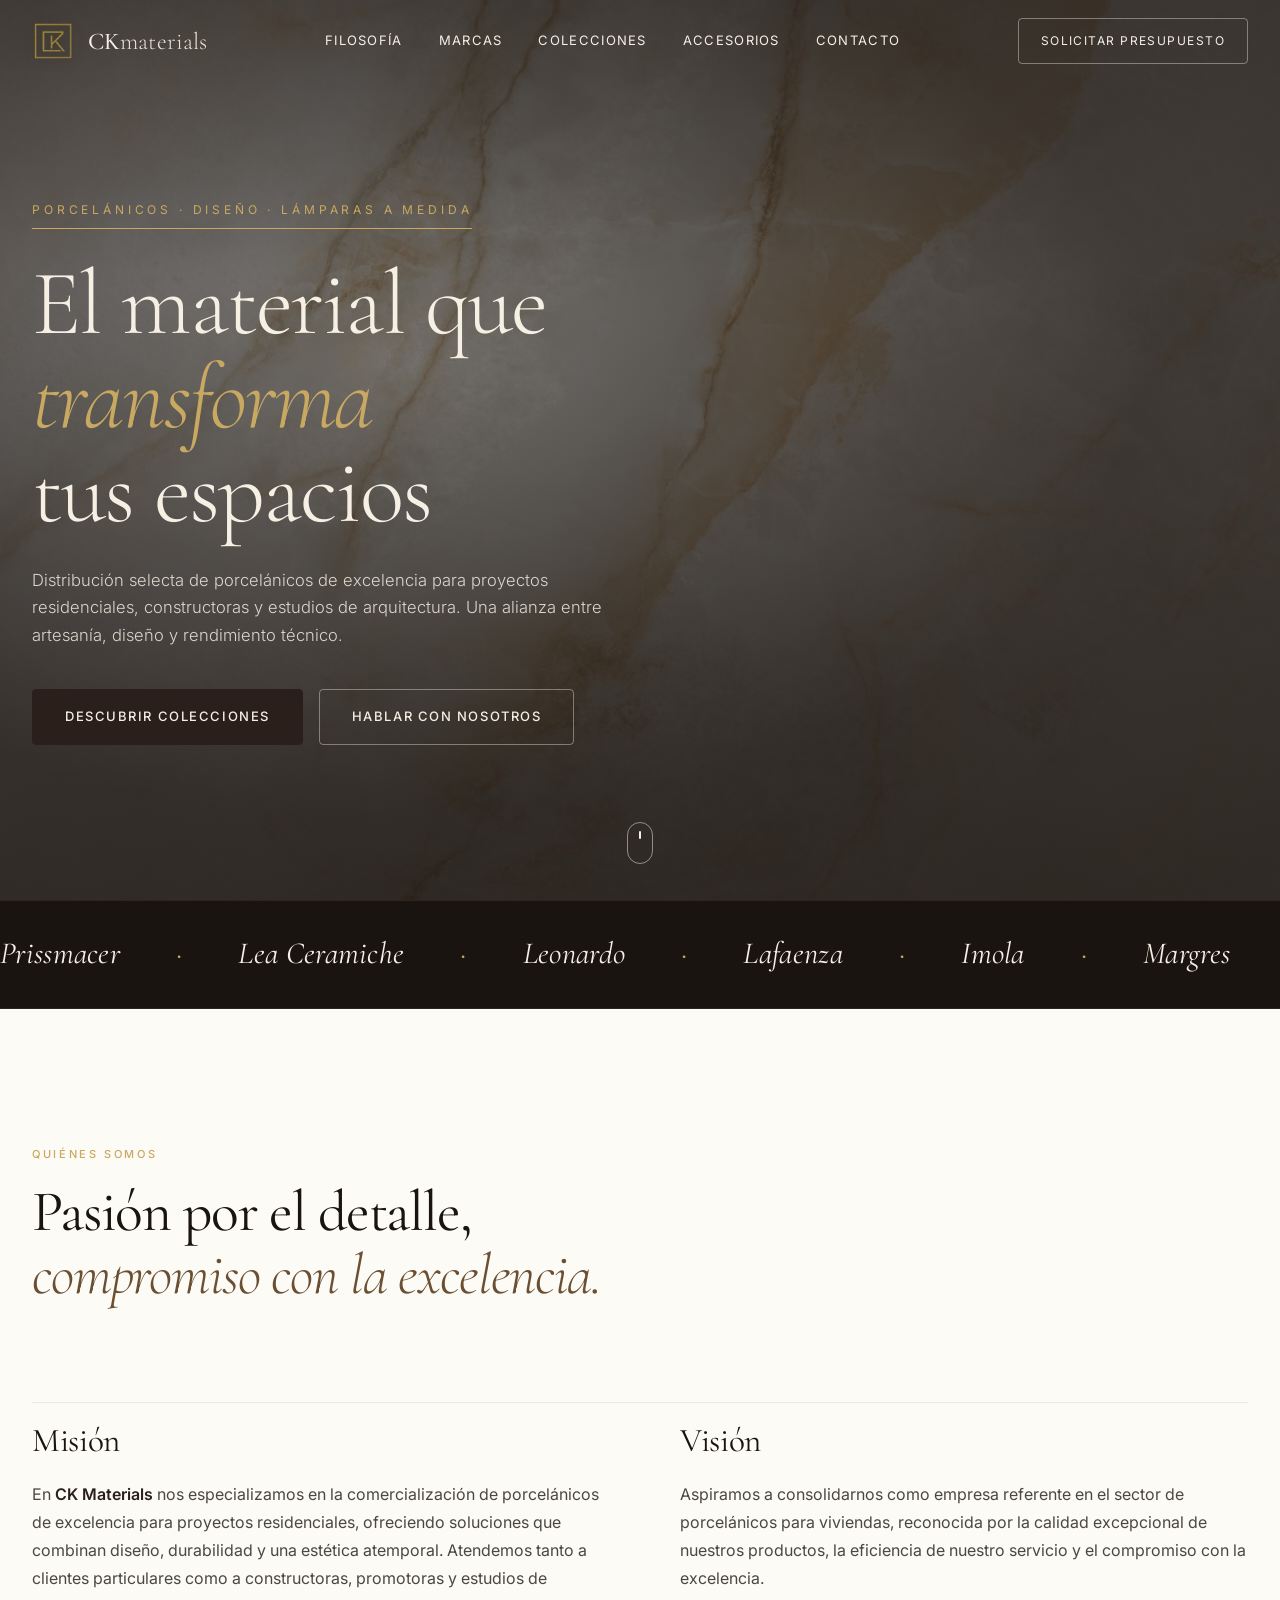
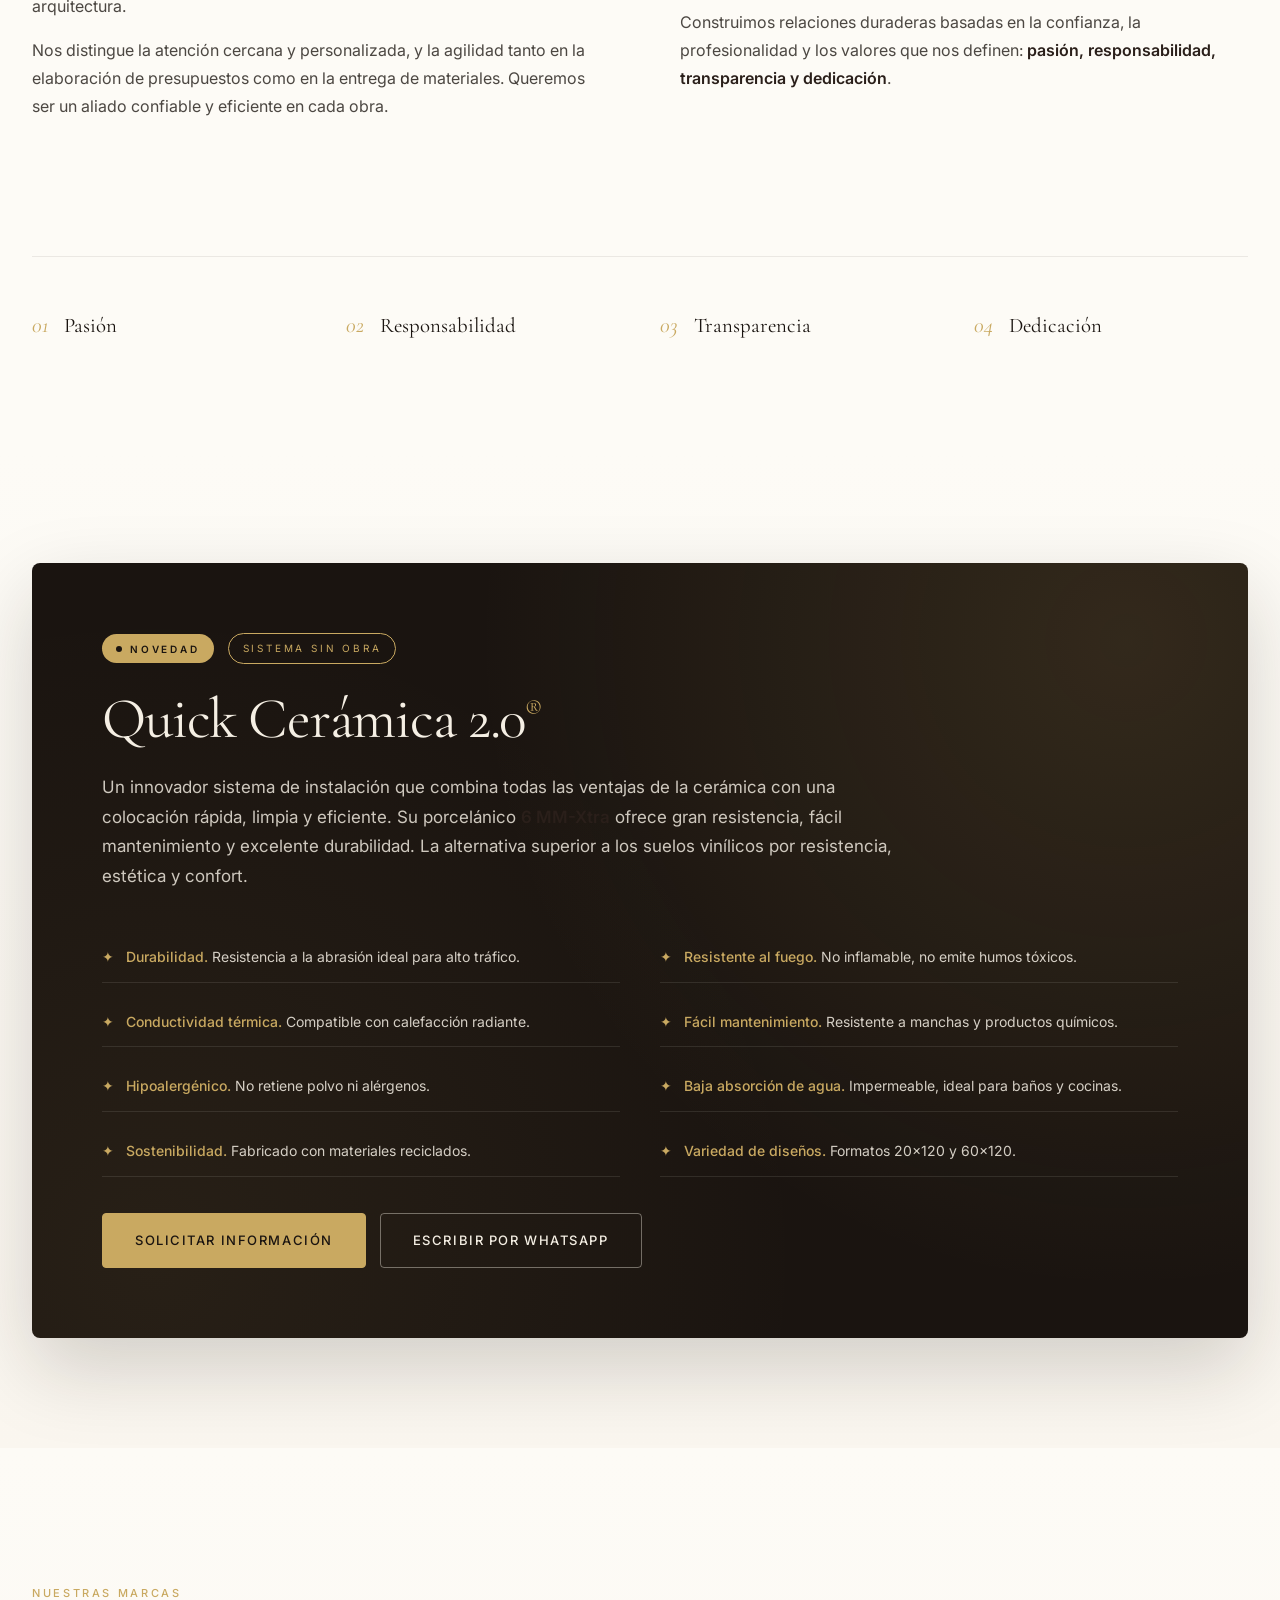
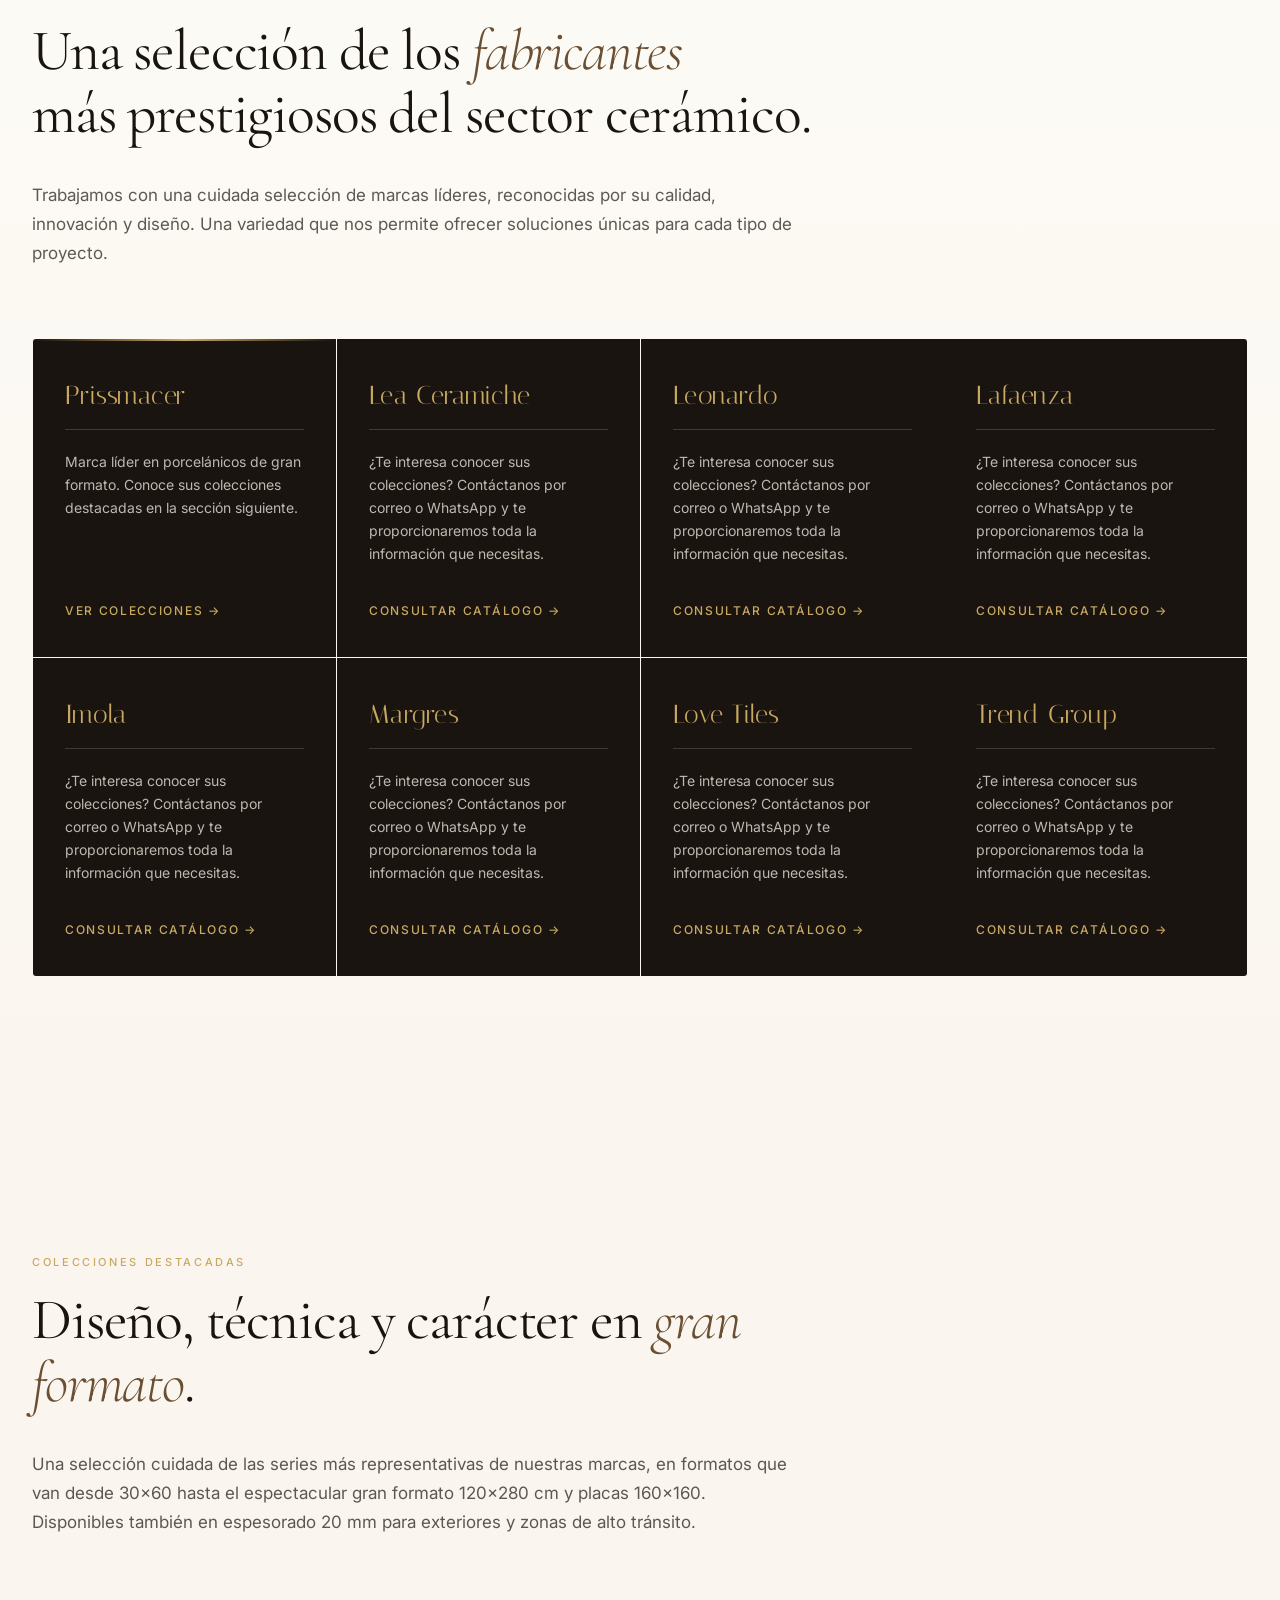
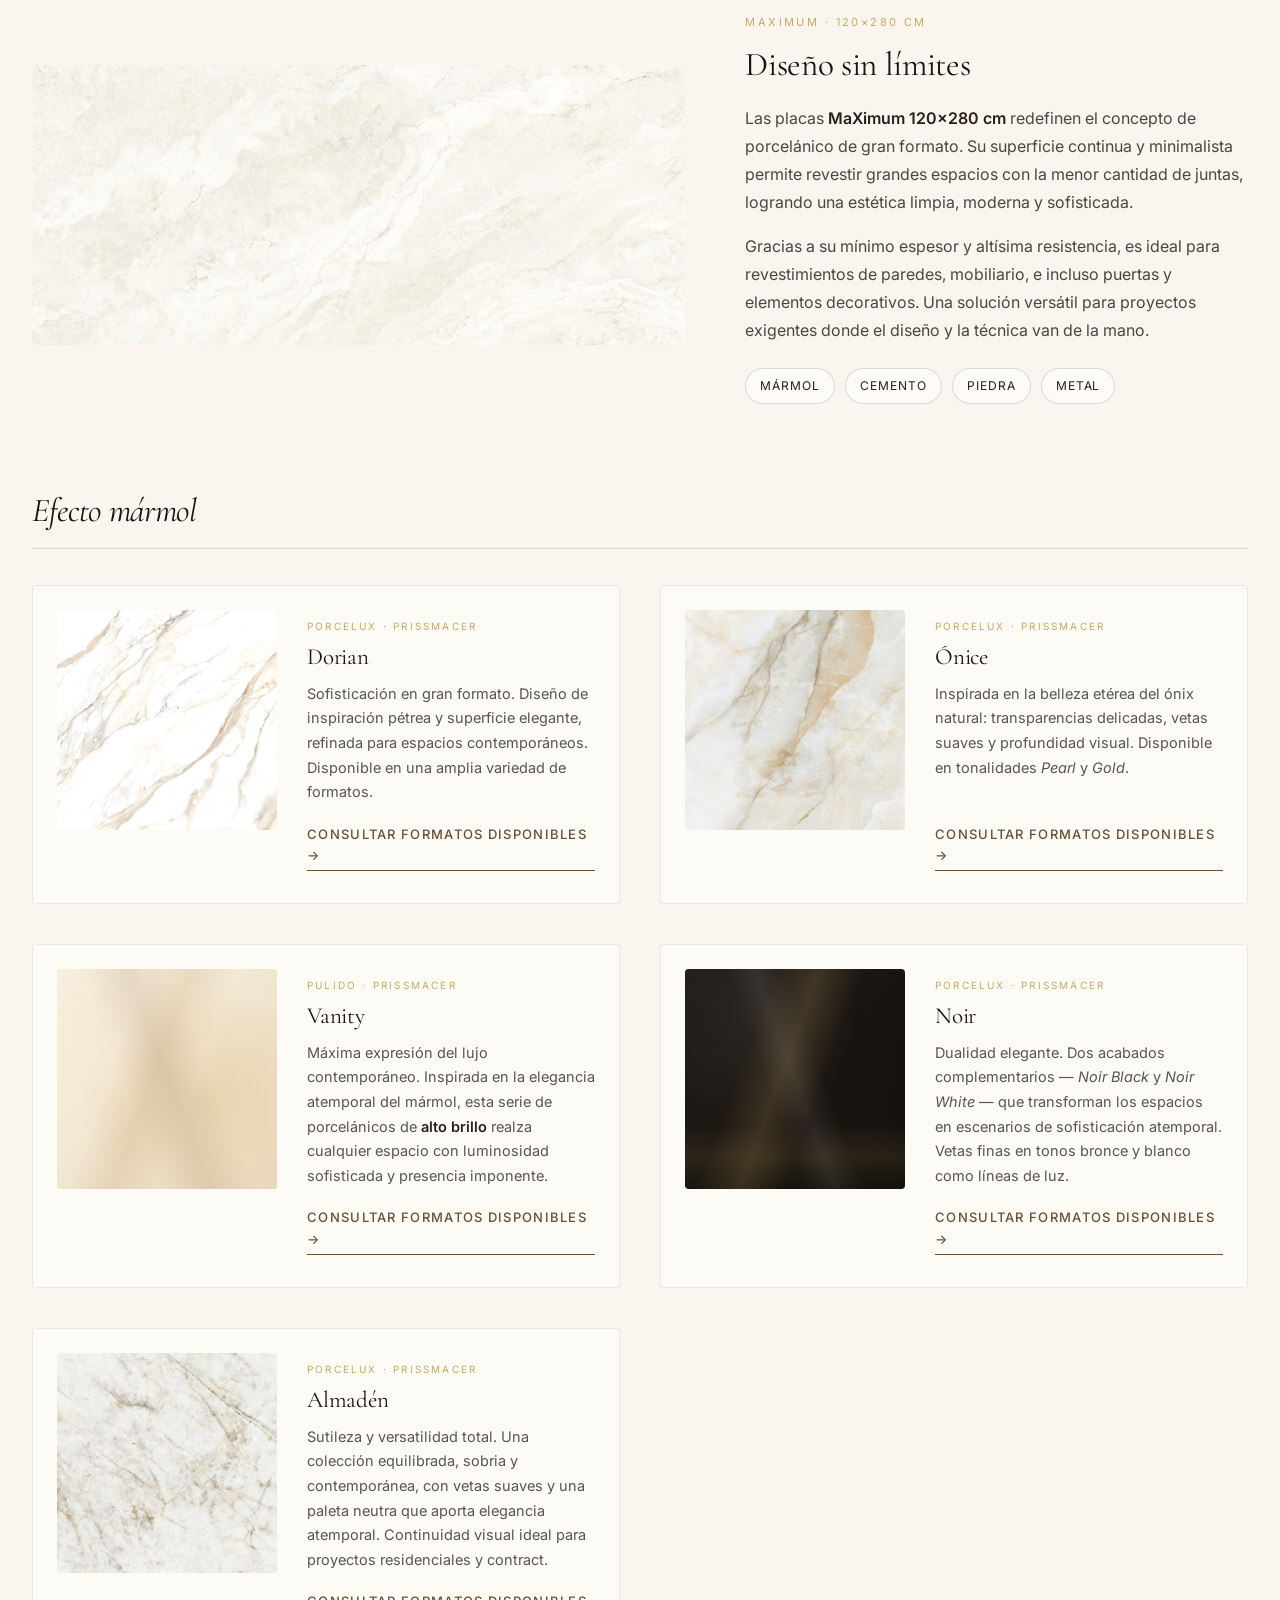
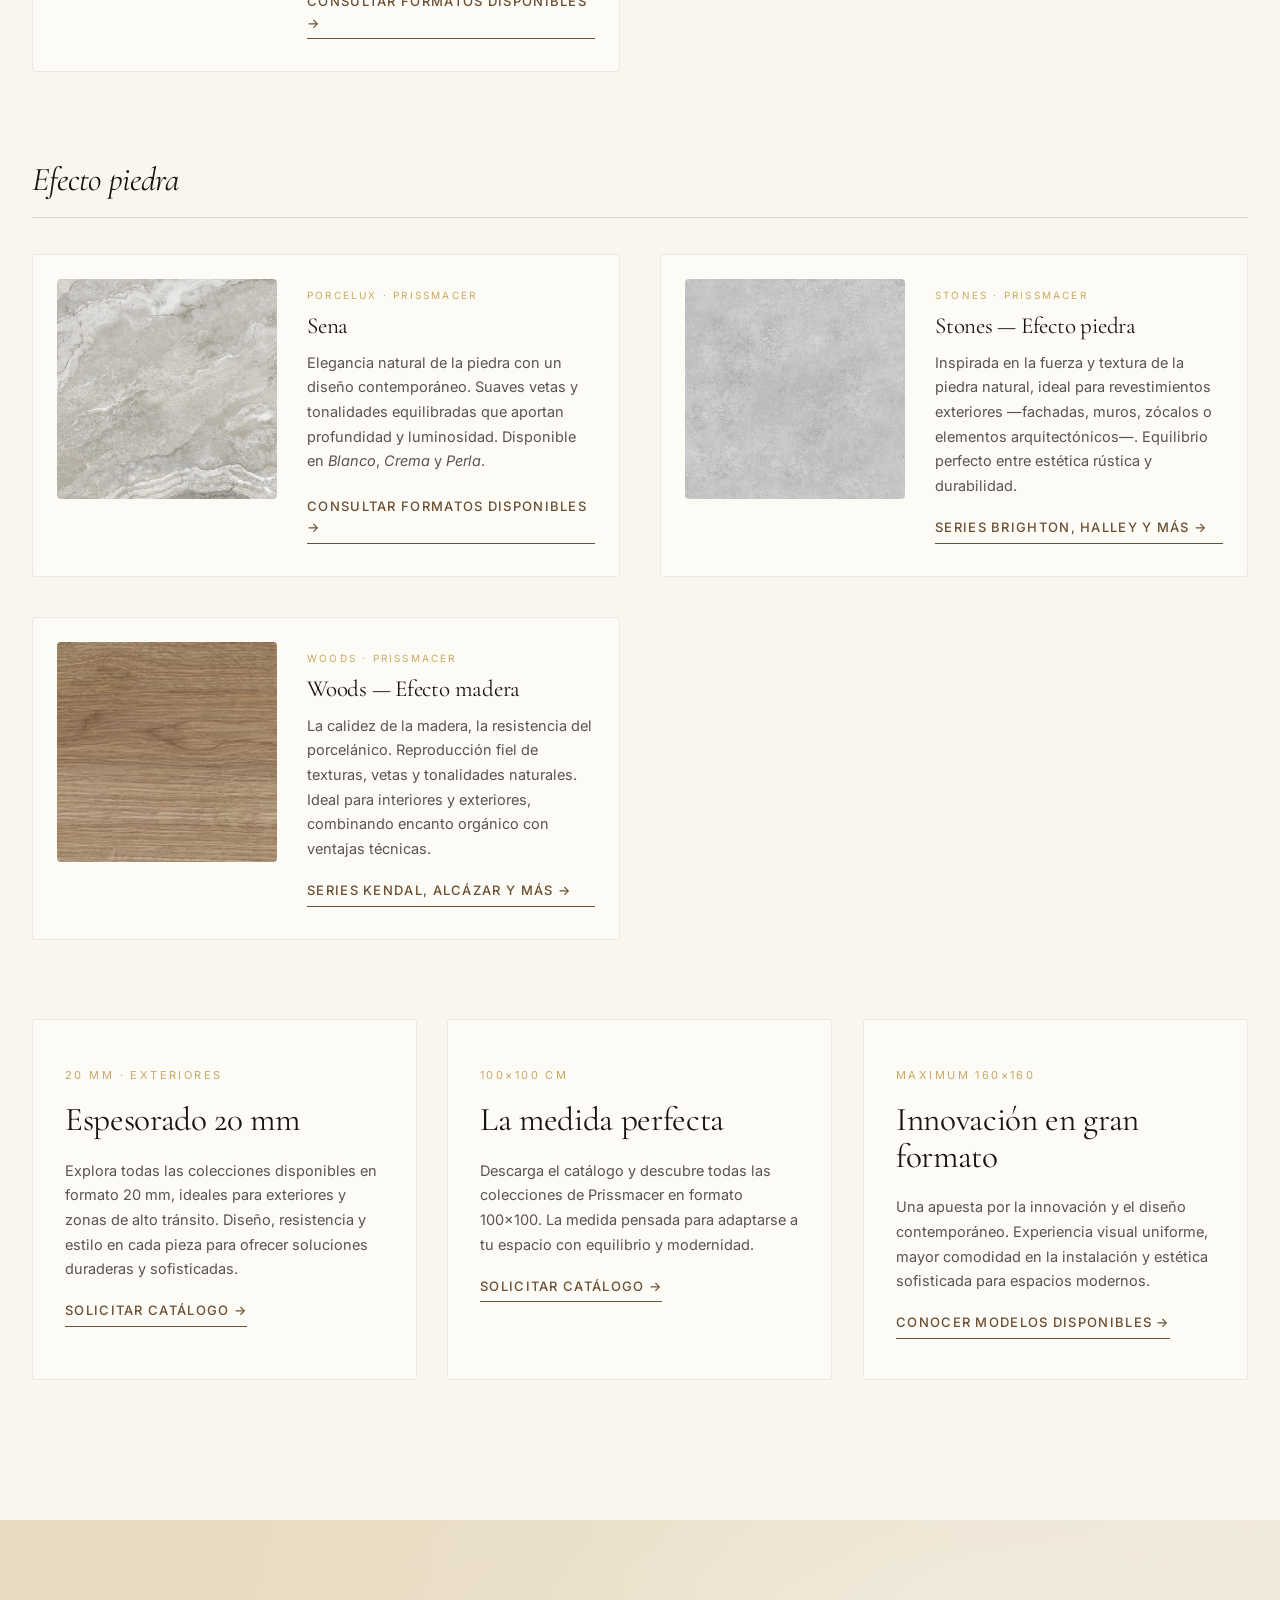
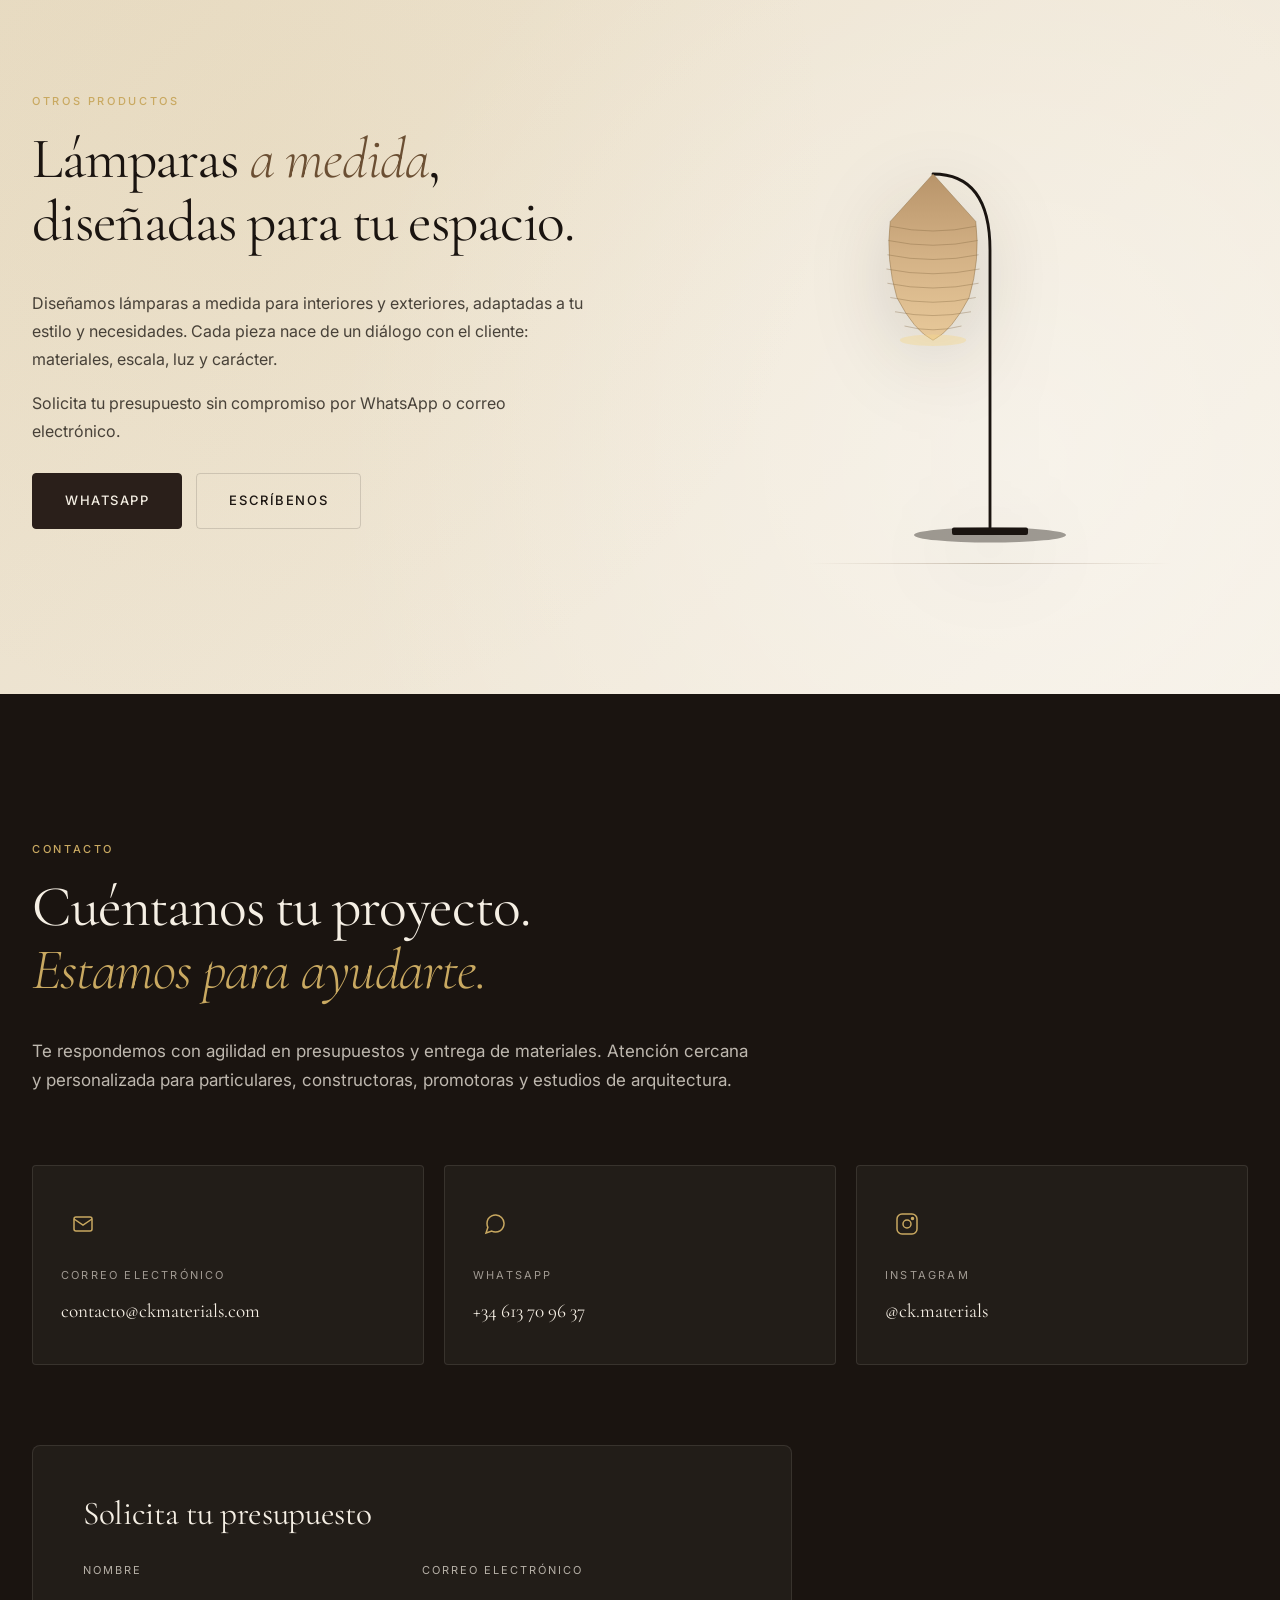
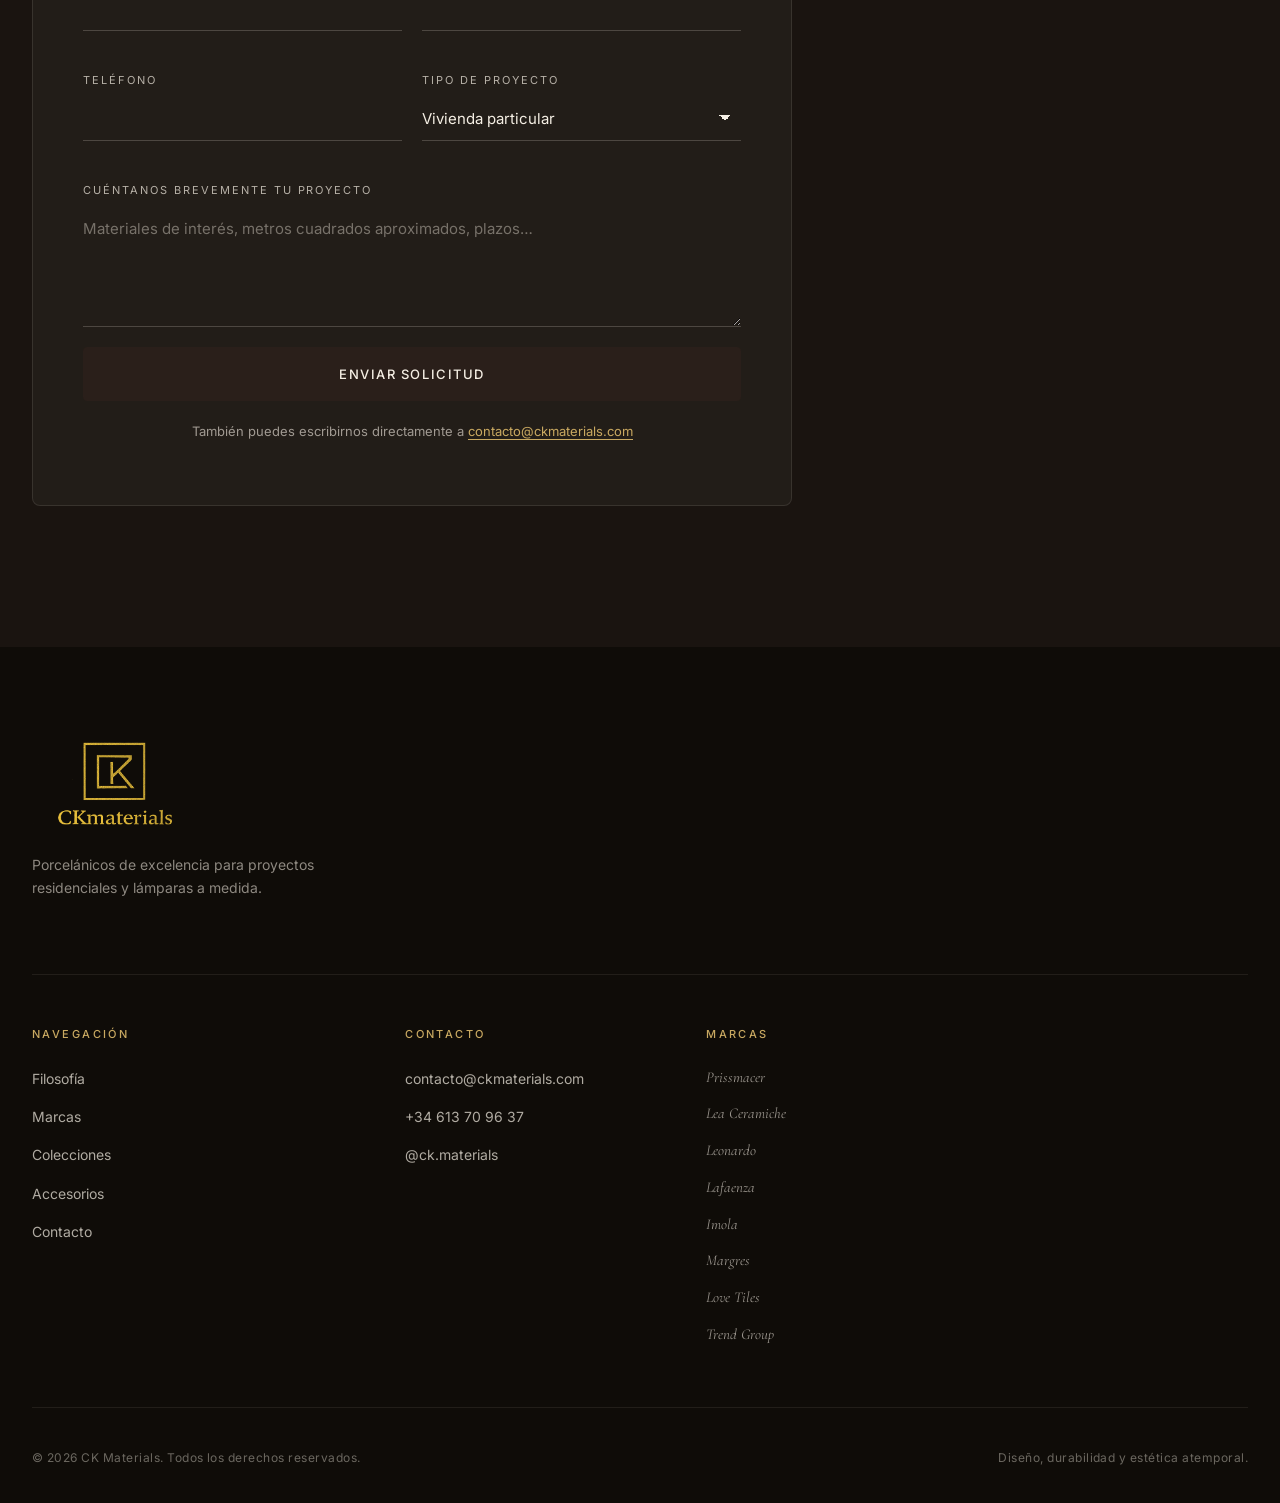
==== commit a0f14359: "Fix CTA label: 'Escribirnos' -> 'Escríbenos'" ====
--- a/index.html
+++ b/index.html
@@ -439,7 +439,7 @@
         </p>
         <div class="lamps__actions">
           <a href="https://wa.me/34613709637" class="btn btn--primary" target="_blank" rel="noopener">WhatsApp</a>
-          <a href="mailto:contacto@ckmaterials.com" class="btn btn--ghost-dark">Escribirnos</a>
+          <a href="mailto:contacto@ckmaterials.com" class="btn btn--ghost-dark">Escríbenos</a>
         </div>
       </div>
       <div class="lamps__visual reveal">
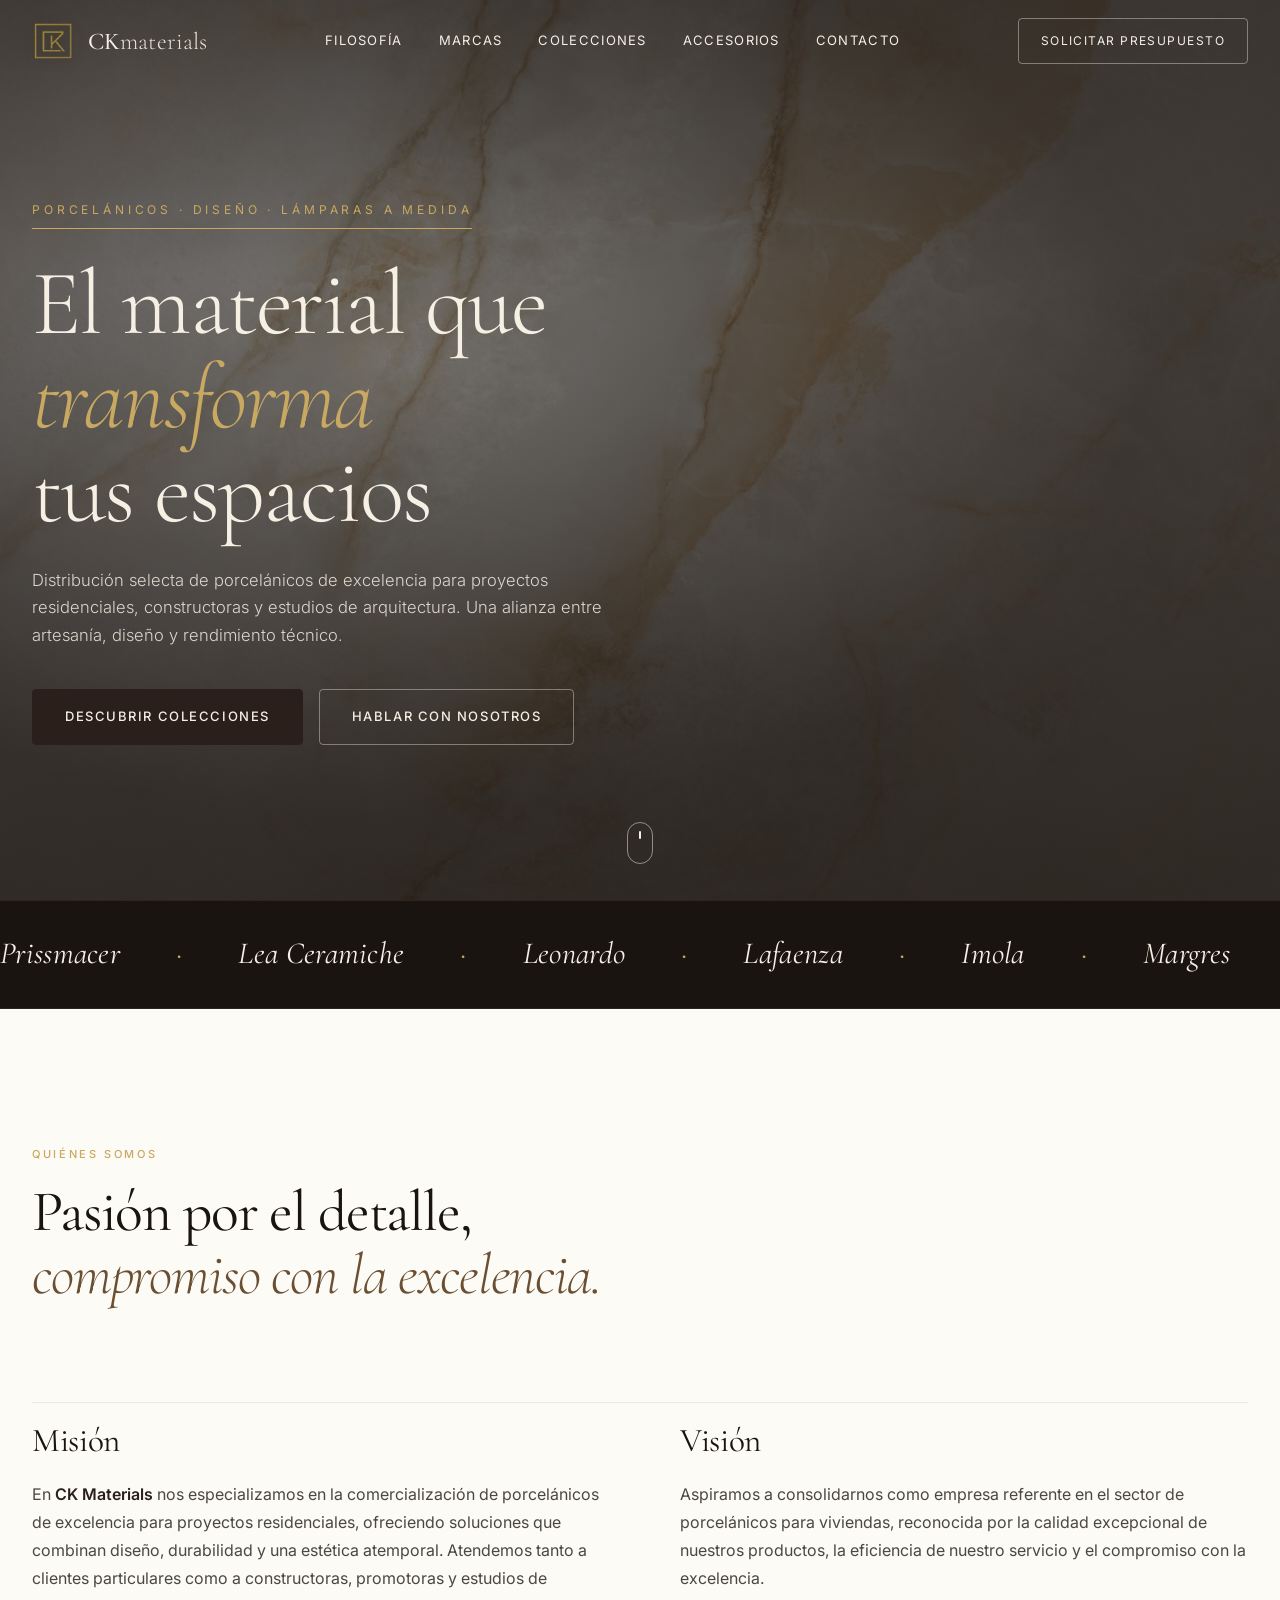
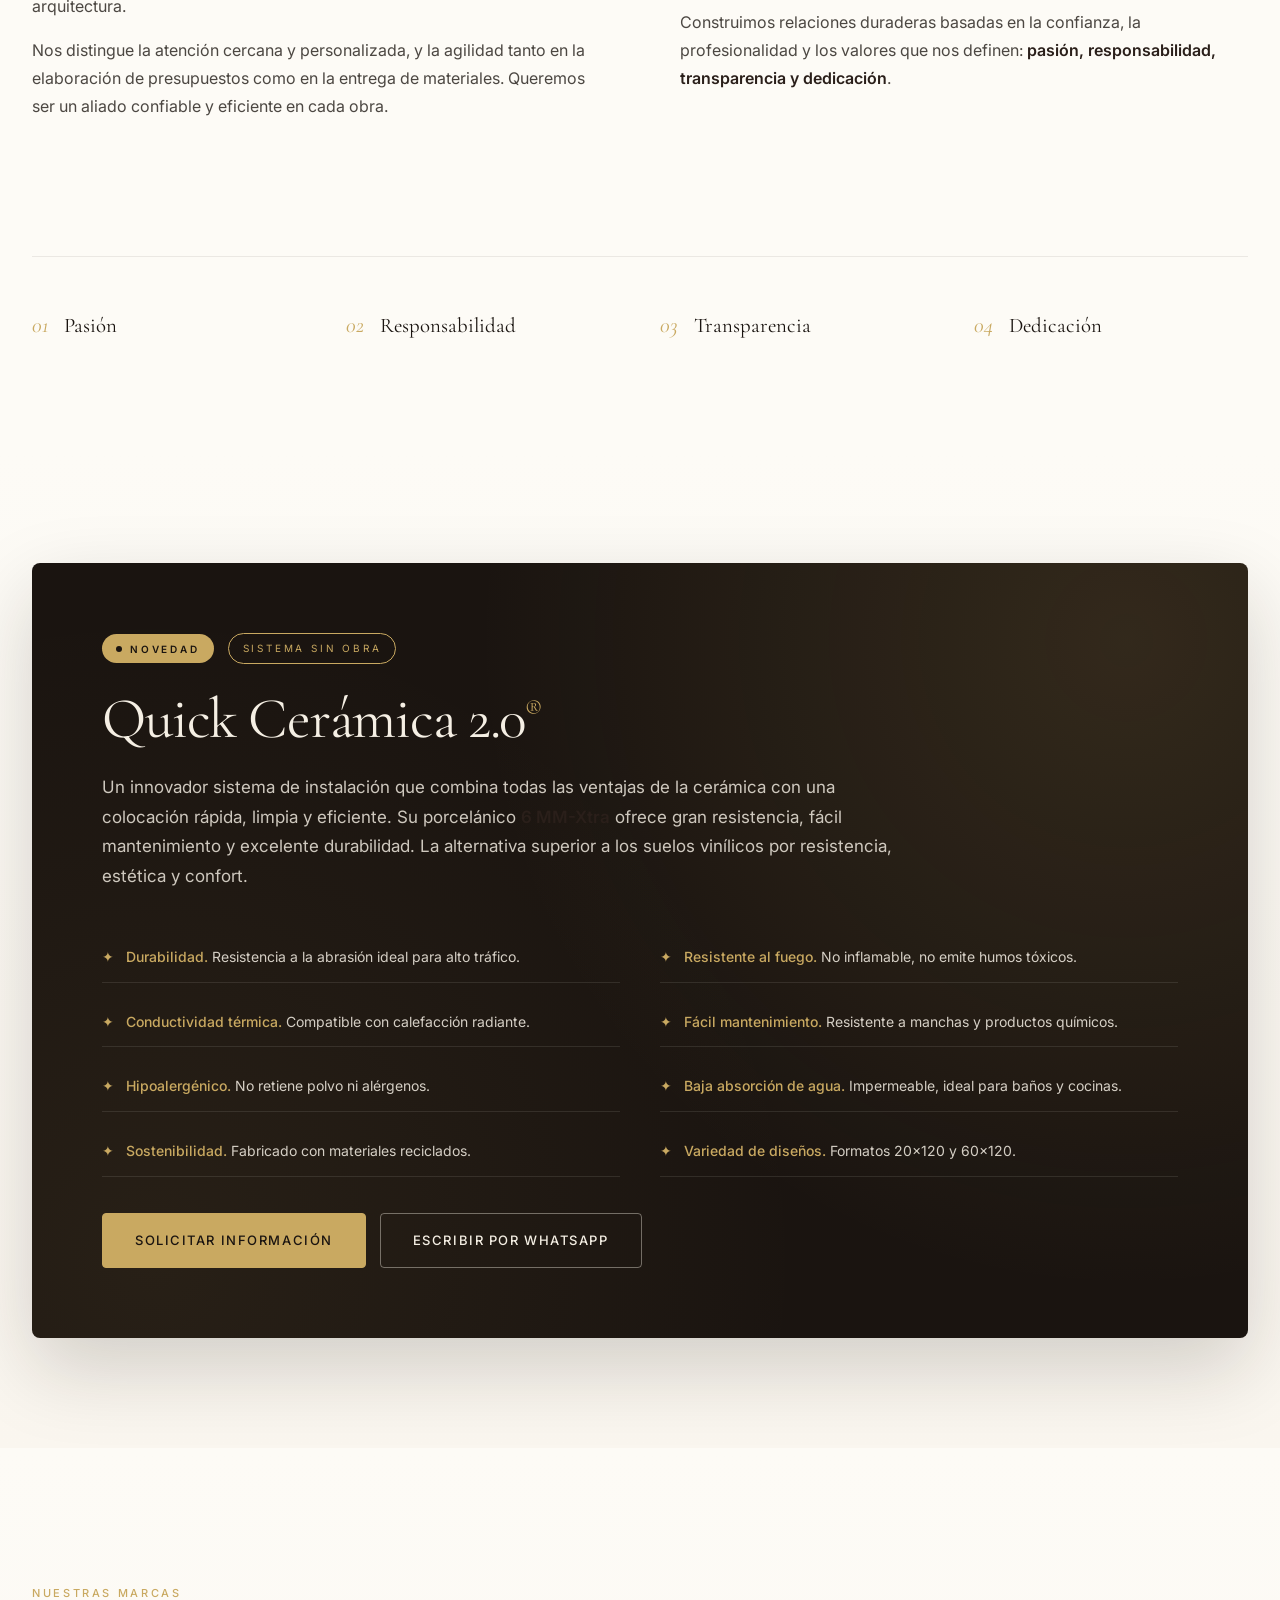
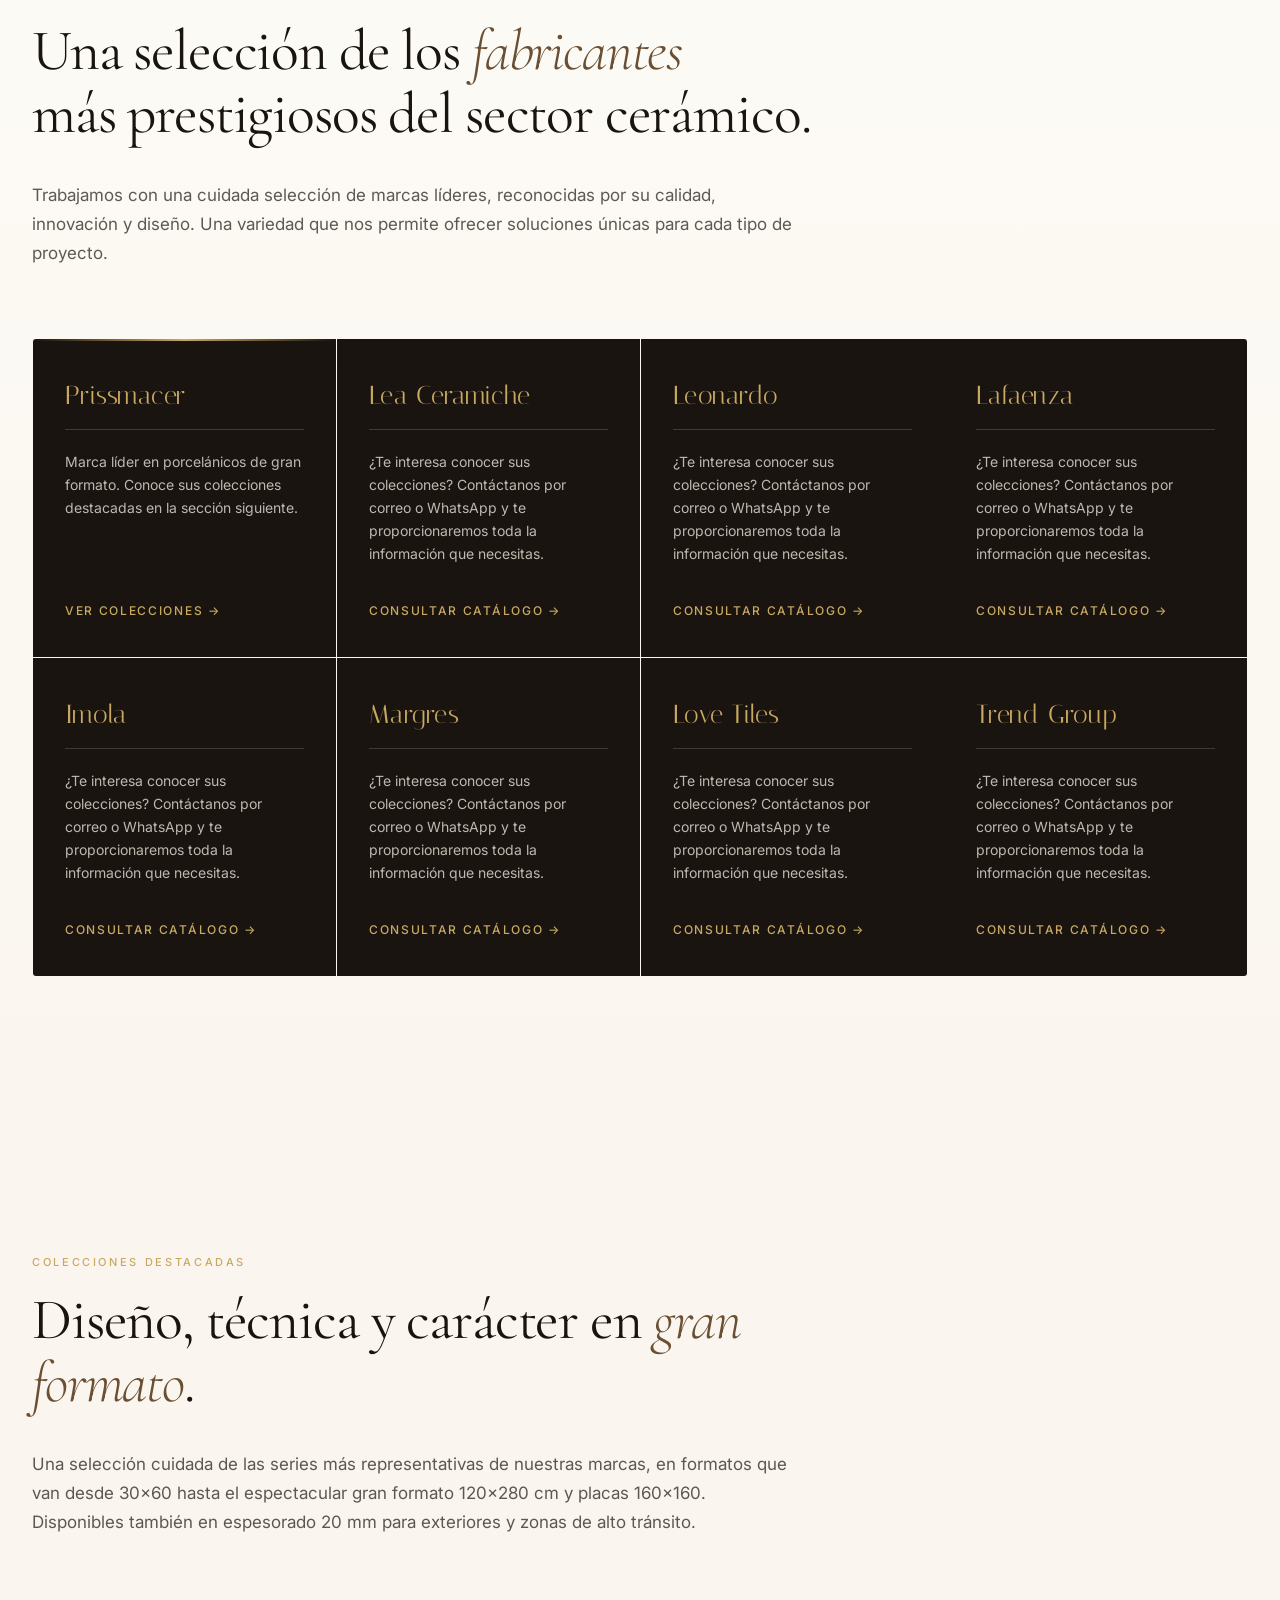
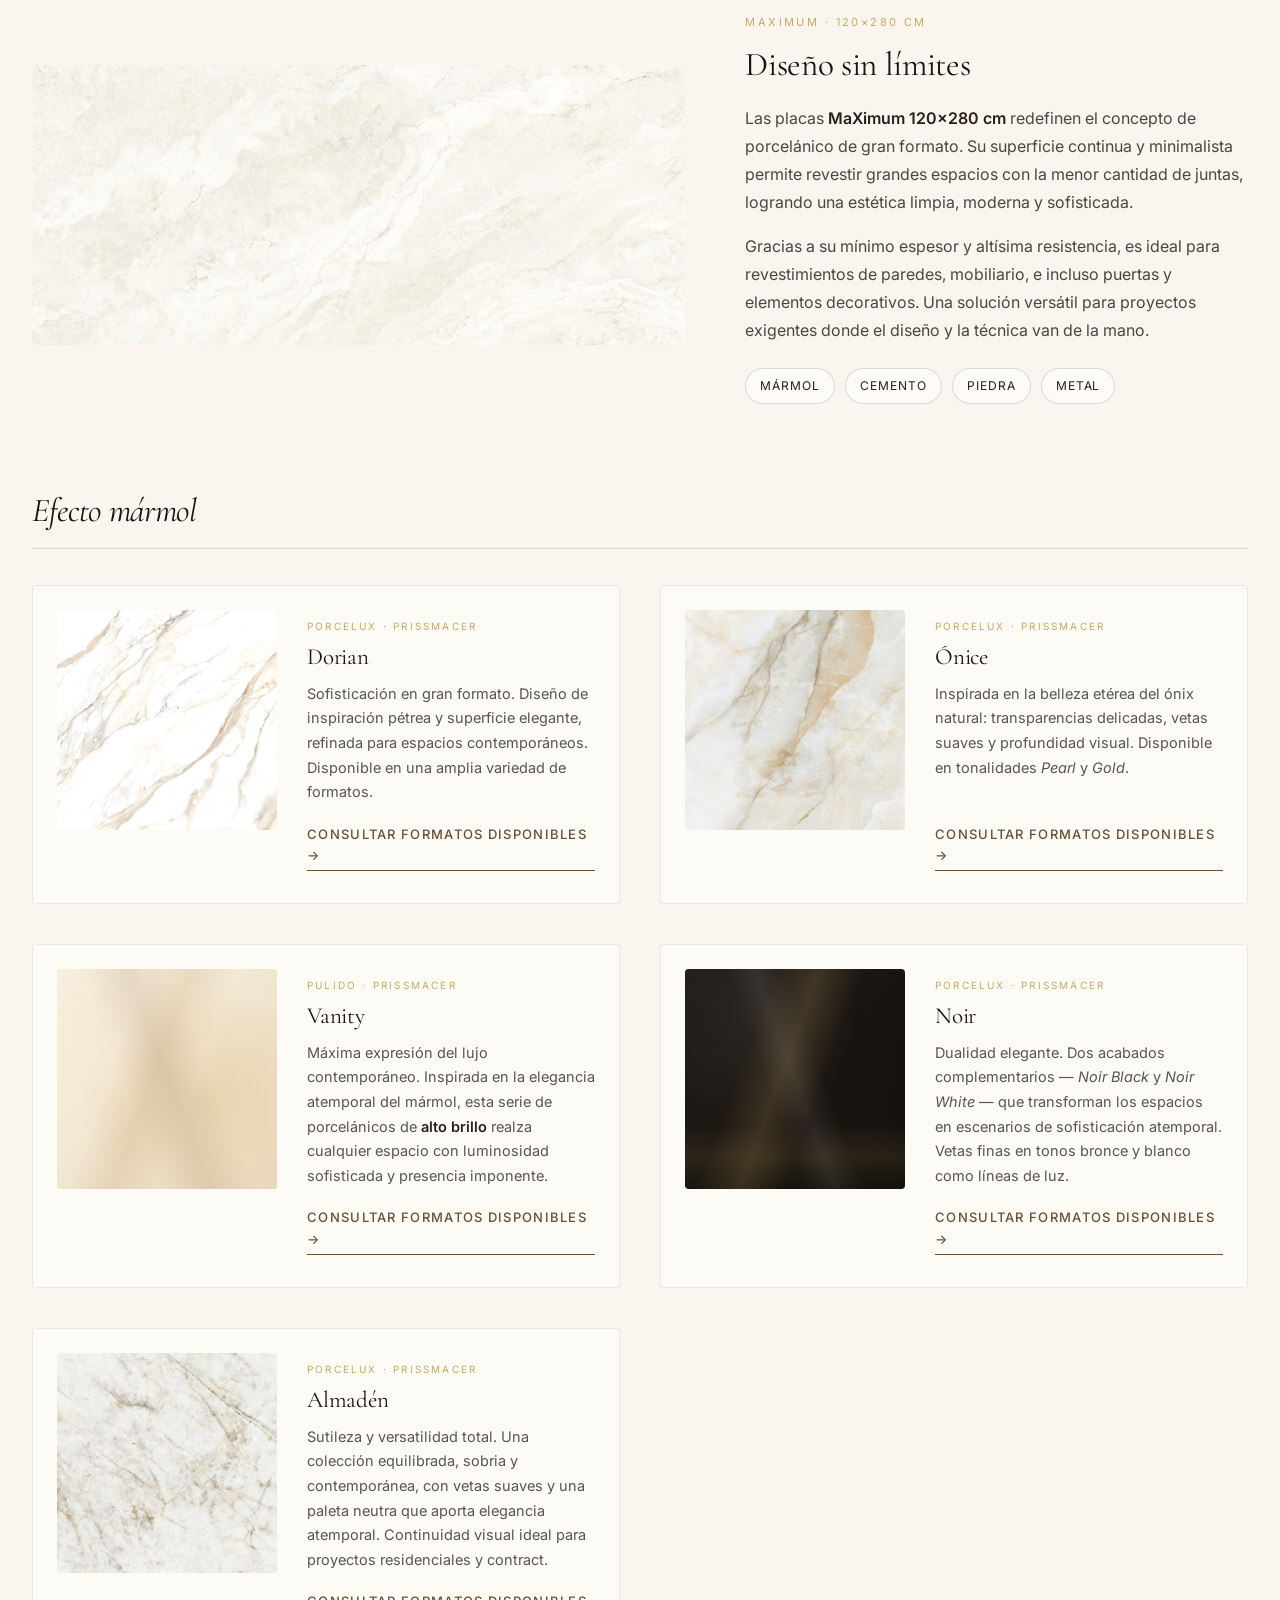
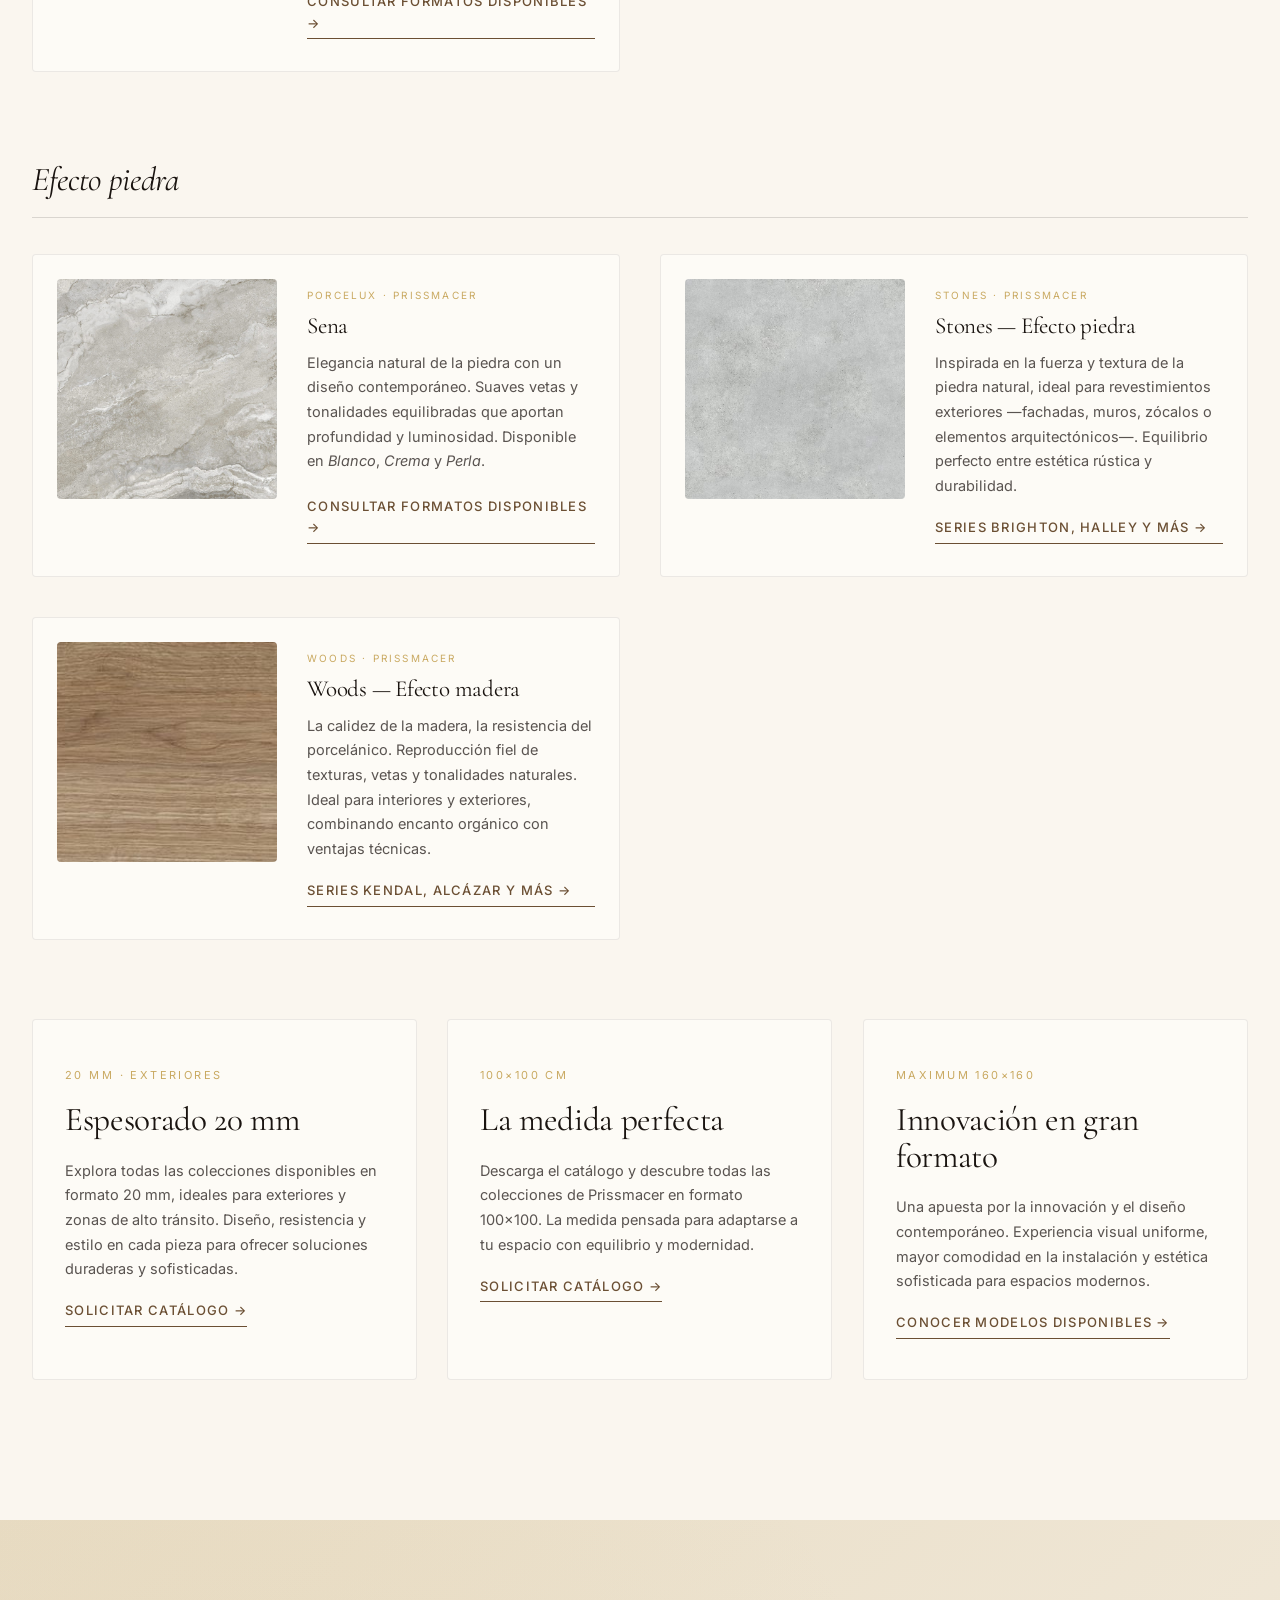
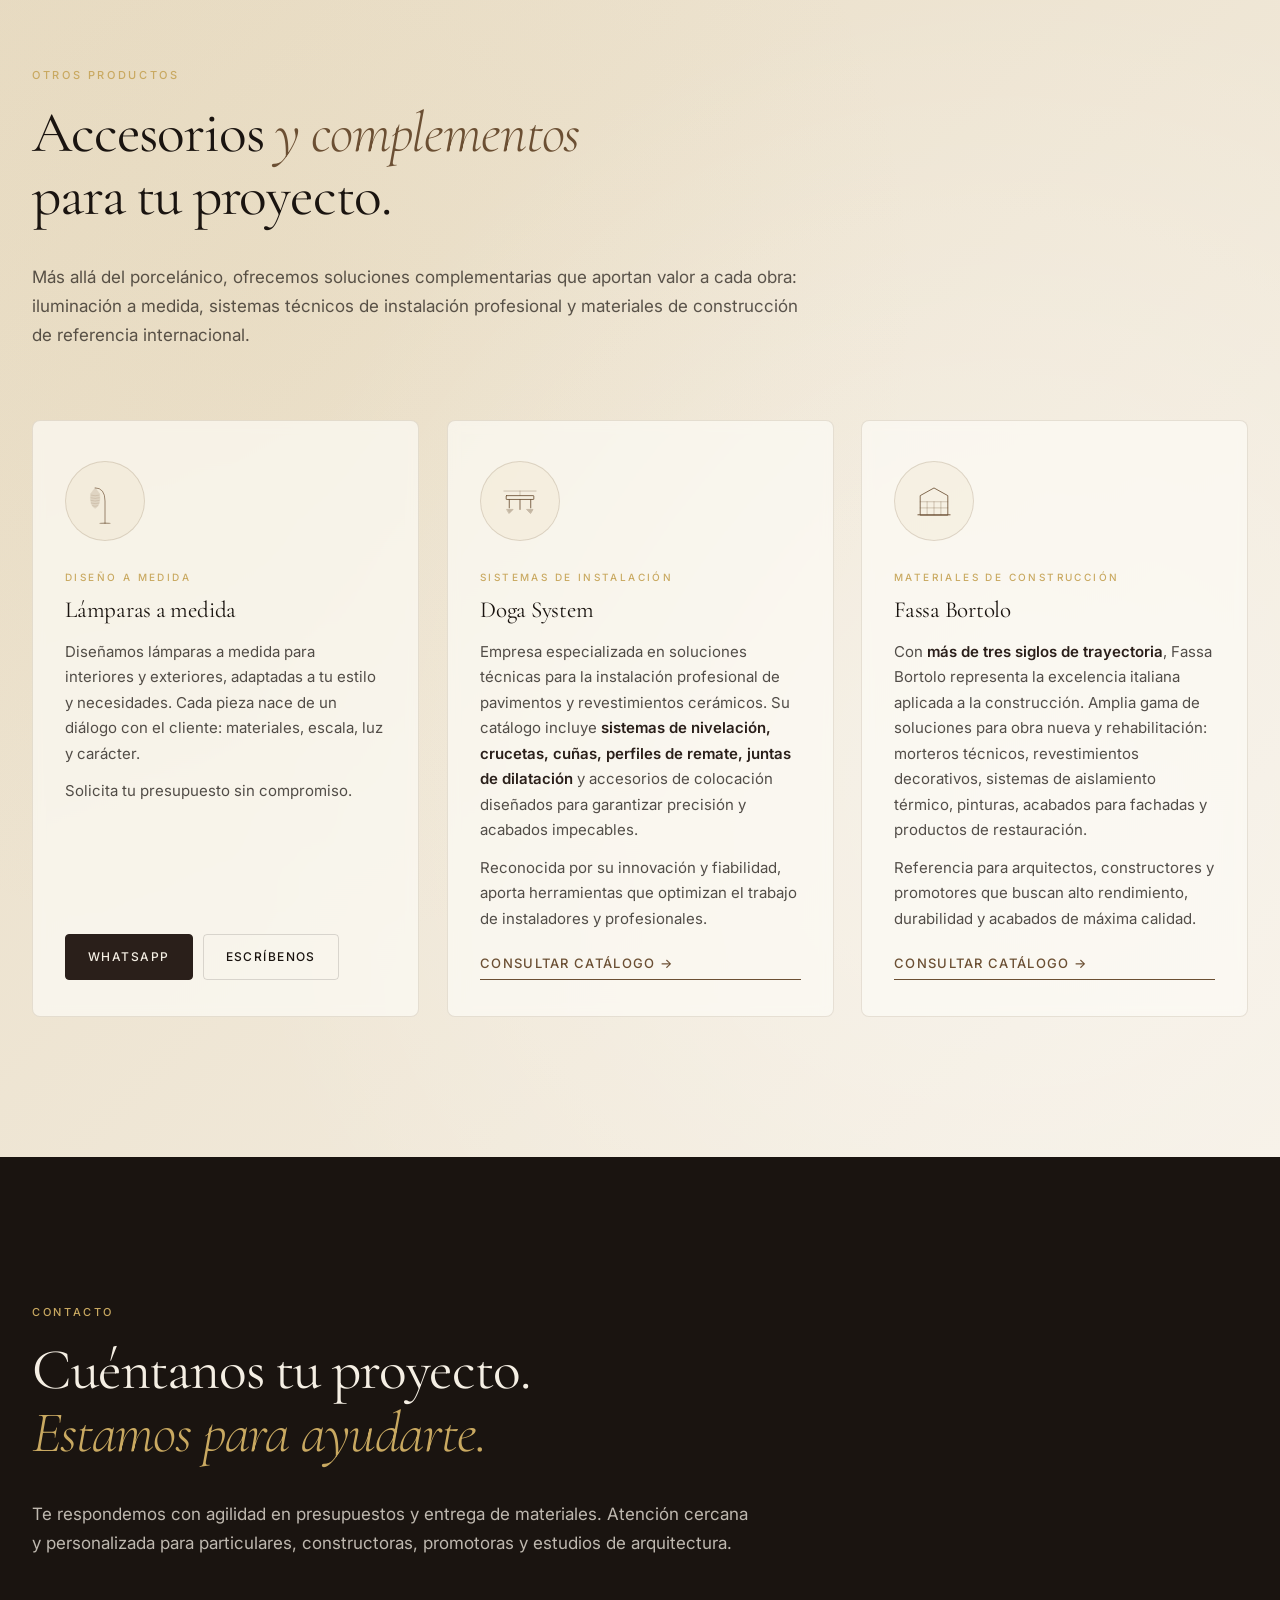
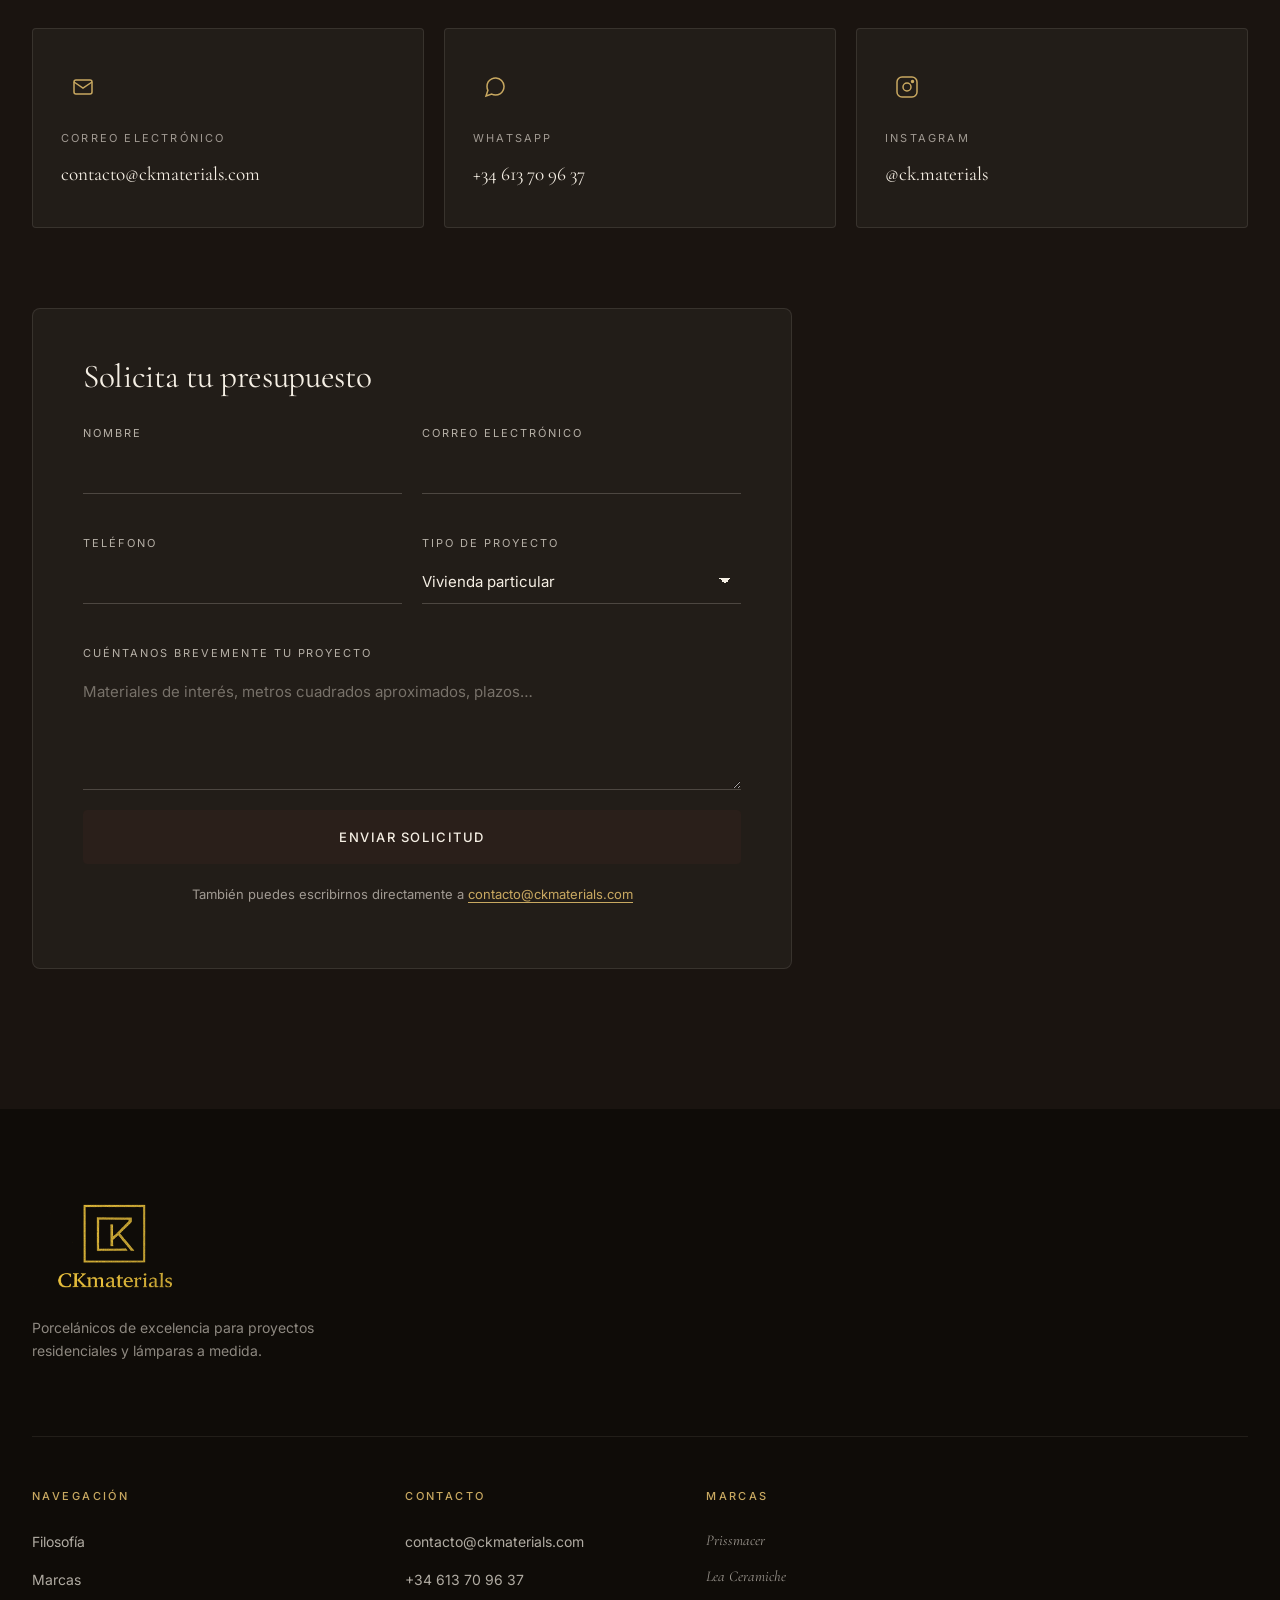
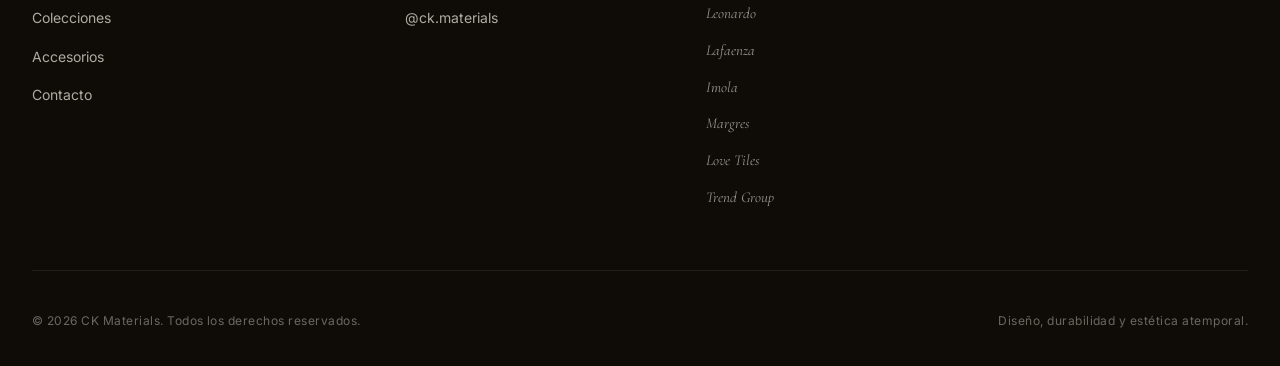
==== commit 8cab29df: "Restructure Accesorios into 3-card grid Replace the single-lamp layout with a 3-column grid featurin" ====
--- a/index.html
+++ b/index.html
@@ -424,54 +424,110 @@
     </div>
   </section>
 
-  <!-- ===== LAMPS ===== -->
-  <section class="lamps" id="lamps">
-    <div class="container lamps__inner">
-      <div class="lamps__copy reveal">
+  <!-- ===== ACCESSORIES ===== -->
+  <section class="accessories" id="lamps">
+    <div class="container">
+      <div class="section-head reveal">
         <span class="eyebrow">Otros productos</span>
-        <h2 class="h2">Lámparas <em>a medida</em>,<br />diseñadas para tu espacio.</h2>
-        <p>
-          Diseñamos lámparas a medida para interiores y exteriores, adaptadas a tu estilo y necesidades.
-          Cada pieza nace de un diálogo con el cliente: materiales, escala, luz y carácter.
+        <h2 class="h2">Accesorios <em>y complementos</em><br />para tu proyecto.</h2>
+        <p class="section-head__lede">
+          Más allá del porcelánico, ofrecemos soluciones complementarias que aportan valor a cada obra:
+          iluminación a medida, sistemas técnicos de instalación profesional y materiales de construcción
+          de referencia internacional.
         </p>
-        <p>
-          Solicita tu presupuesto sin compromiso por WhatsApp o correo electrónico.
-        </p>
-        <div class="lamps__actions">
-          <a href="https://wa.me/34613709637" class="btn btn--primary" target="_blank" rel="noopener">WhatsApp</a>
-          <a href="mailto:contacto@ckmaterials.com" class="btn btn--ghost-dark">Escríbenos</a>
-        </div>
-      </div>
-      <div class="lamps__visual reveal">
-        <svg viewBox="0 0 400 520" xmlns="http://www.w3.org/2000/svg" class="lamp-svg" aria-hidden="true">
-          <!-- floor base -->
-          <ellipse cx="200" cy="500" rx="80" ry="8" fill="#1a1410" opacity="0.4"/>
-          <rect x="160" y="492" width="80" height="8" rx="2" fill="#1a1410"/>
-          <!-- stand pole curved -->
-          <path d="M 200 492 Q 200 280 200 200 Q 200 120 140 120" stroke="#1a1410" stroke-width="3" fill="none" stroke-linecap="round"/>
-          <!-- hanging shade (woven dome) -->
-          <g transform="translate(140, 120)">
-            <path d="M 0 0 L -45 50 Q -50 90 -38 130 Q -20 165 0 175 Q 20 165 38 130 Q 50 90 45 50 Z" fill="url(#shadeGradient)" stroke="#8B6F47" stroke-width="0.5"/>
-            <!-- horizontal weave lines -->
-            <path d="M -45 55 Q 0 65 45 55" stroke="#7A5F3A" stroke-width="0.6" fill="none" opacity="0.6"/>
-            <path d="M -47 70 Q 0 80 47 70" stroke="#7A5F3A" stroke-width="0.6" fill="none" opacity="0.6"/>
-            <path d="M -48 85 Q 0 95 48 85" stroke="#7A5F3A" stroke-width="0.6" fill="none" opacity="0.6"/>
-            <path d="M -49 100 Q 0 110 49 100" stroke="#7A5F3A" stroke-width="0.6" fill="none" opacity="0.6"/>
-            <path d="M -48 115 Q 0 125 48 115" stroke="#7A5F3A" stroke-width="0.6" fill="none" opacity="0.6"/>
-            <path d="M -45 130 Q 0 140 45 130" stroke="#7A5F3A" stroke-width="0.6" fill="none" opacity="0.6"/>
-            <path d="M -40 145 Q 0 153 40 145" stroke="#7A5F3A" stroke-width="0.6" fill="none" opacity="0.6"/>
-            <path d="M -30 160 Q 0 168 30 160" stroke="#7A5F3A" stroke-width="0.6" fill="none" opacity="0.6"/>
-            <!-- glow at bottom -->
-            <ellipse cx="0" cy="175" rx="35" ry="6" fill="#F5D78A" opacity="0.4"/>
-          </g>
-          <defs>
-            <linearGradient id="shadeGradient" x1="0%" y1="0%" x2="0%" y2="100%">
-              <stop offset="0%" stop-color="#B8946A"/>
-              <stop offset="50%" stop-color="#D4B286"/>
-              <stop offset="100%" stop-color="#E8C99A"/>
-            </linearGradient>
-          </defs>
-        </svg>
+      </div>
+
+      <div class="accessories-grid">
+        <!-- Lámparas -->
+        <article class="accessory-card reveal">
+          <div class="accessory-card__icon" aria-hidden="true">
+            <svg viewBox="0 0 120 140" xmlns="http://www.w3.org/2000/svg">
+              <!-- Curved arc pole -->
+              <path d="M 60 138 L 60 70 Q 60 30 30 30" fill="none" stroke="currentColor" stroke-width="2" stroke-linecap="round"/>
+              <!-- Base -->
+              <ellipse cx="60" cy="138" rx="18" ry="2.5" fill="currentColor" opacity="0.5"/>
+              <!-- Hanging woven shade -->
+              <g transform="translate(30, 30)">
+                <path d="M 0 0 L -14 18 Q -16 34 -12 48 Q -6 60 0 63 Q 6 60 12 48 Q 16 34 14 18 Z" fill="currentColor" opacity="0.15" stroke="currentColor" stroke-width="1.4"/>
+                <path d="M -13 22 Q 0 26 13 22" stroke="currentColor" stroke-width="0.7" fill="none" opacity="0.6"/>
+                <path d="M -14 30 Q 0 34 14 30" stroke="currentColor" stroke-width="0.7" fill="none" opacity="0.6"/>
+                <path d="M -14 38 Q 0 42 14 38" stroke="currentColor" stroke-width="0.7" fill="none" opacity="0.6"/>
+                <path d="M -13 46 Q 0 50 13 46" stroke="currentColor" stroke-width="0.7" fill="none" opacity="0.6"/>
+                <path d="M -10 54 Q 0 58 10 54" stroke="currentColor" stroke-width="0.7" fill="none" opacity="0.6"/>
+              </g>
+            </svg>
+          </div>
+          <span class="accessory-card__tag">Diseño a medida</span>
+          <h3 class="h3">Lámparas a medida</h3>
+          <p>
+            Diseñamos lámparas a medida para interiores y exteriores, adaptadas a tu estilo y necesidades.
+            Cada pieza nace de un diálogo con el cliente: materiales, escala, luz y carácter.
+          </p>
+          <p>Solicita tu presupuesto sin compromiso.</p>
+          <div class="accessory-card__actions">
+            <a href="https://wa.me/34613709637" target="_blank" rel="noopener" class="btn btn--primary btn--sm">WhatsApp</a>
+            <a href="mailto:contacto@ckmaterials.com" class="btn btn--ghost-dark btn--sm">Escríbenos</a>
+          </div>
+        </article>
+
+        <!-- Doga System -->
+        <article class="accessory-card reveal">
+          <div class="accessory-card__icon" aria-hidden="true">
+            <svg viewBox="0 0 120 120" xmlns="http://www.w3.org/2000/svg" fill="none" stroke="currentColor" stroke-width="2.2" stroke-linejoin="round" stroke-linecap="round">
+              <!-- Leveling cross/T-shape -->
+              <rect x="24" y="46" width="72" height="10" rx="1"/>
+              <path d="M 32 56 L 32 78 M 60 56 L 60 82 M 88 56 L 88 78"/>
+              <!-- Wedges -->
+              <path d="M 26 82 L 42 82 L 32 92 Z" fill="currentColor" opacity="0.35"/>
+              <path d="M 78 82 L 94 82 L 88 92 Z" fill="currentColor" opacity="0.35"/>
+              <!-- Tile line -->
+              <path d="M 18 34 L 102 34" stroke-width="1.5" opacity="0.5"/>
+              <path d="M 60 34 L 60 46" stroke-width="1.5" opacity="0.5"/>
+            </svg>
+          </div>
+          <span class="accessory-card__tag">Sistemas de instalación</span>
+          <h3 class="h3">Doga System</h3>
+          <p>
+            Empresa especializada en soluciones técnicas para la instalación profesional de pavimentos y
+            revestimientos cerámicos. Su catálogo incluye <strong>sistemas de nivelación, crucetas, cuñas,
+            perfiles de remate, juntas de dilatación</strong> y accesorios de colocación diseñados para
+            garantizar precisión y acabados impecables.
+          </p>
+          <p>
+            Reconocida por su innovación y fiabilidad, aporta herramientas que optimizan el trabajo de
+            instaladores y profesionales.
+          </p>
+          <a href="#contact" class="link-arrow">Consultar catálogo →</a>
+        </article>
+
+        <!-- Fassa Bortolo -->
+        <article class="accessory-card reveal">
+          <div class="accessory-card__icon" aria-hidden="true">
+            <svg viewBox="0 0 120 120" xmlns="http://www.w3.org/2000/svg" fill="none" stroke="currentColor" stroke-width="2.2" stroke-linejoin="round" stroke-linecap="round">
+              <!-- Building silhouette -->
+              <path d="M 24 96 L 24 46 L 60 26 L 96 46 L 96 96 Z"/>
+              <!-- Windows / stone pattern -->
+              <path d="M 24 62 L 96 62" stroke-width="1.4" opacity="0.55"/>
+              <path d="M 24 78 L 96 78" stroke-width="1.4" opacity="0.55"/>
+              <path d="M 42 62 L 42 96 M 60 62 L 60 96 M 78 62 L 78 96" stroke-width="1.4" opacity="0.55"/>
+              <!-- Base line -->
+              <path d="M 18 96 L 102 96" stroke-width="2.4"/>
+            </svg>
+          </div>
+          <span class="accessory-card__tag">Materiales de construcción</span>
+          <h3 class="h3">Fassa Bortolo</h3>
+          <p>
+            Con <strong>más de tres siglos de trayectoria</strong>, Fassa Bortolo representa la excelencia
+            italiana aplicada a la construcción. Amplia gama de soluciones para obra nueva y rehabilitación:
+            morteros técnicos, revestimientos decorativos, sistemas de aislamiento térmico, pinturas,
+            acabados para fachadas y productos de restauración.
+          </p>
+          <p>
+            Referencia para arquitectos, constructores y promotores que buscan alto rendimiento, durabilidad
+            y acabados de máxima calidad.
+          </p>
+          <a href="#contact" class="link-arrow">Consultar catálogo →</a>
+        </article>
       </div>
     </div>
   </section>
--- a/styles.css
+++ b/styles.css
@@ -881,15 +881,15 @@
 }
 
 /* ===========================================================
-   Lamps
-   =========================================================== */
-.lamps {
+   Accessories (was: Lamps)
+   =========================================================== */
+.accessories {
   padding: 140px 0;
   background: linear-gradient(135deg, var(--c-stone) 0%, var(--c-cream) 100%);
   position: relative;
   overflow: hidden;
 }
-.lamps::before {
+.accessories::before {
   content: '';
   position: absolute;
   inset: 0;
@@ -898,48 +898,72 @@
     radial-gradient(circle at 80% 70%, rgba(255, 255, 255, 0.4), transparent 60%);
   pointer-events: none;
 }
-.lamps__inner {
-  display: grid;
-  grid-template-columns: 1.2fr 1fr;
-  gap: 80px;
+.accessories .section-head { position: relative; }
+
+.accessories-grid {
+  display: grid;
+  grid-template-columns: repeat(3, 1fr);
+  gap: 28px;
+  position: relative;
+}
+.accessory-card {
+  display: flex;
+  flex-direction: column;
+  background: rgba(253, 251, 246, 0.7);
+  backdrop-filter: blur(6px);
+  -webkit-backdrop-filter: blur(6px);
+  border: 1px solid rgba(107, 79, 51, 0.15);
+  border-radius: var(--r-lg);
+  padding: 40px 32px 36px;
+  transition: transform var(--t-med), box-shadow var(--t-med), background var(--t-med);
+}
+.accessory-card:hover {
+  transform: translateY(-4px);
+  background: var(--c-paper);
+  box-shadow: 0 24px 60px rgba(26, 20, 16, 0.10);
+}
+.accessory-card__icon {
+  width: 80px;
+  height: 80px;
+  display: flex;
   align-items: center;
-  position: relative;
-}
-.lamps__copy p {
-  font-size: 16px;
-  line-height: 1.75;
-  color: rgba(26, 20, 16, 0.78);
-  max-width: 56ch;
-}
-.lamps__actions {
-  margin-top: 28px;
-  display: flex;
-  gap: 14px;
+  justify-content: center;
+  margin-bottom: 28px;
+  color: var(--c-bronze);
+  background: rgba(201, 169, 97, 0.08);
+  border-radius: 50%;
+  border: 1px solid rgba(107, 79, 51, 0.18);
+}
+.accessory-card__icon svg { width: 46px; height: 46px; }
+.accessory-card__tag {
+  display: inline-block;
+  font-size: 10px;
+  letter-spacing: 0.24em;
+  text-transform: uppercase;
+  color: var(--c-gold);
+  margin-bottom: 12px;
+  font-weight: 500;
+}
+.accessory-card .h3 {
+  font-size: clamp(1.4rem, 1.8vw, 1.9rem);
+  margin-bottom: 16px;
+}
+.accessory-card p {
+  font-size: 15px;
+  line-height: 1.7;
+  color: rgba(26, 20, 16, 0.75);
+  margin-bottom: 12px;
+}
+.accessory-card p:last-of-type { margin-bottom: 22px; }
+.accessory-card__actions {
+  margin-top: auto;
+  padding-top: 6px;
+  display: flex;
+  gap: 10px;
   flex-wrap: wrap;
 }
-.lamps__visual {
-  display: flex;
-  justify-content: center;
-  align-items: flex-end;
-  position: relative;
-}
-.lamp-svg {
-  width: 100%;
-  max-width: 380px;
-  height: auto;
-  filter: drop-shadow(0 20px 40px rgba(26, 20, 16, 0.15));
-}
-.lamps__visual::after {
-  content: '';
-  position: absolute;
-  bottom: -10px;
-  left: 50%;
-  transform: translateX(-50%);
-  width: 70%;
-  height: 1px;
-  background: linear-gradient(90deg, transparent, var(--c-bronze), transparent);
-  opacity: 0.3;
-}
+.accessory-card .link-arrow { margin-top: auto; }
+.btn--sm { padding: 12px 22px; font-size: 12px; }
 
 /* ===========================================================
    Contact
@@ -1159,7 +1183,7 @@
 @media (max-width: 1100px) {
   .brand-grid { grid-template-columns: repeat(2, 1fr); }
   .feature { grid-template-columns: 1fr; }
-  .lamps__inner { grid-template-columns: 1fr; gap: 40px; }
+  .accessories-grid { grid-template-columns: 1fr; gap: 20px; }
   .footer__cols { grid-template-columns: 1fr 1fr; }
 }
 
@@ -1203,7 +1227,7 @@
 @media (max-width: 600px) {
   .container, .nav__inner, .hero__content { padding-left: 22px; padding-right: 22px; }
   .about { padding: 90px 0 70px; }
-  .brands, .collections, .lamps, .contact { padding: 90px 0; }
+  .brands, .collections, .accessories, .contact { padding: 90px 0; }
   .quick { padding: 36px 22px; }
   .hero__actions .btn { padding: 14px 22px; font-size: 12px; }
   .marquee__track { gap: 30px; }
